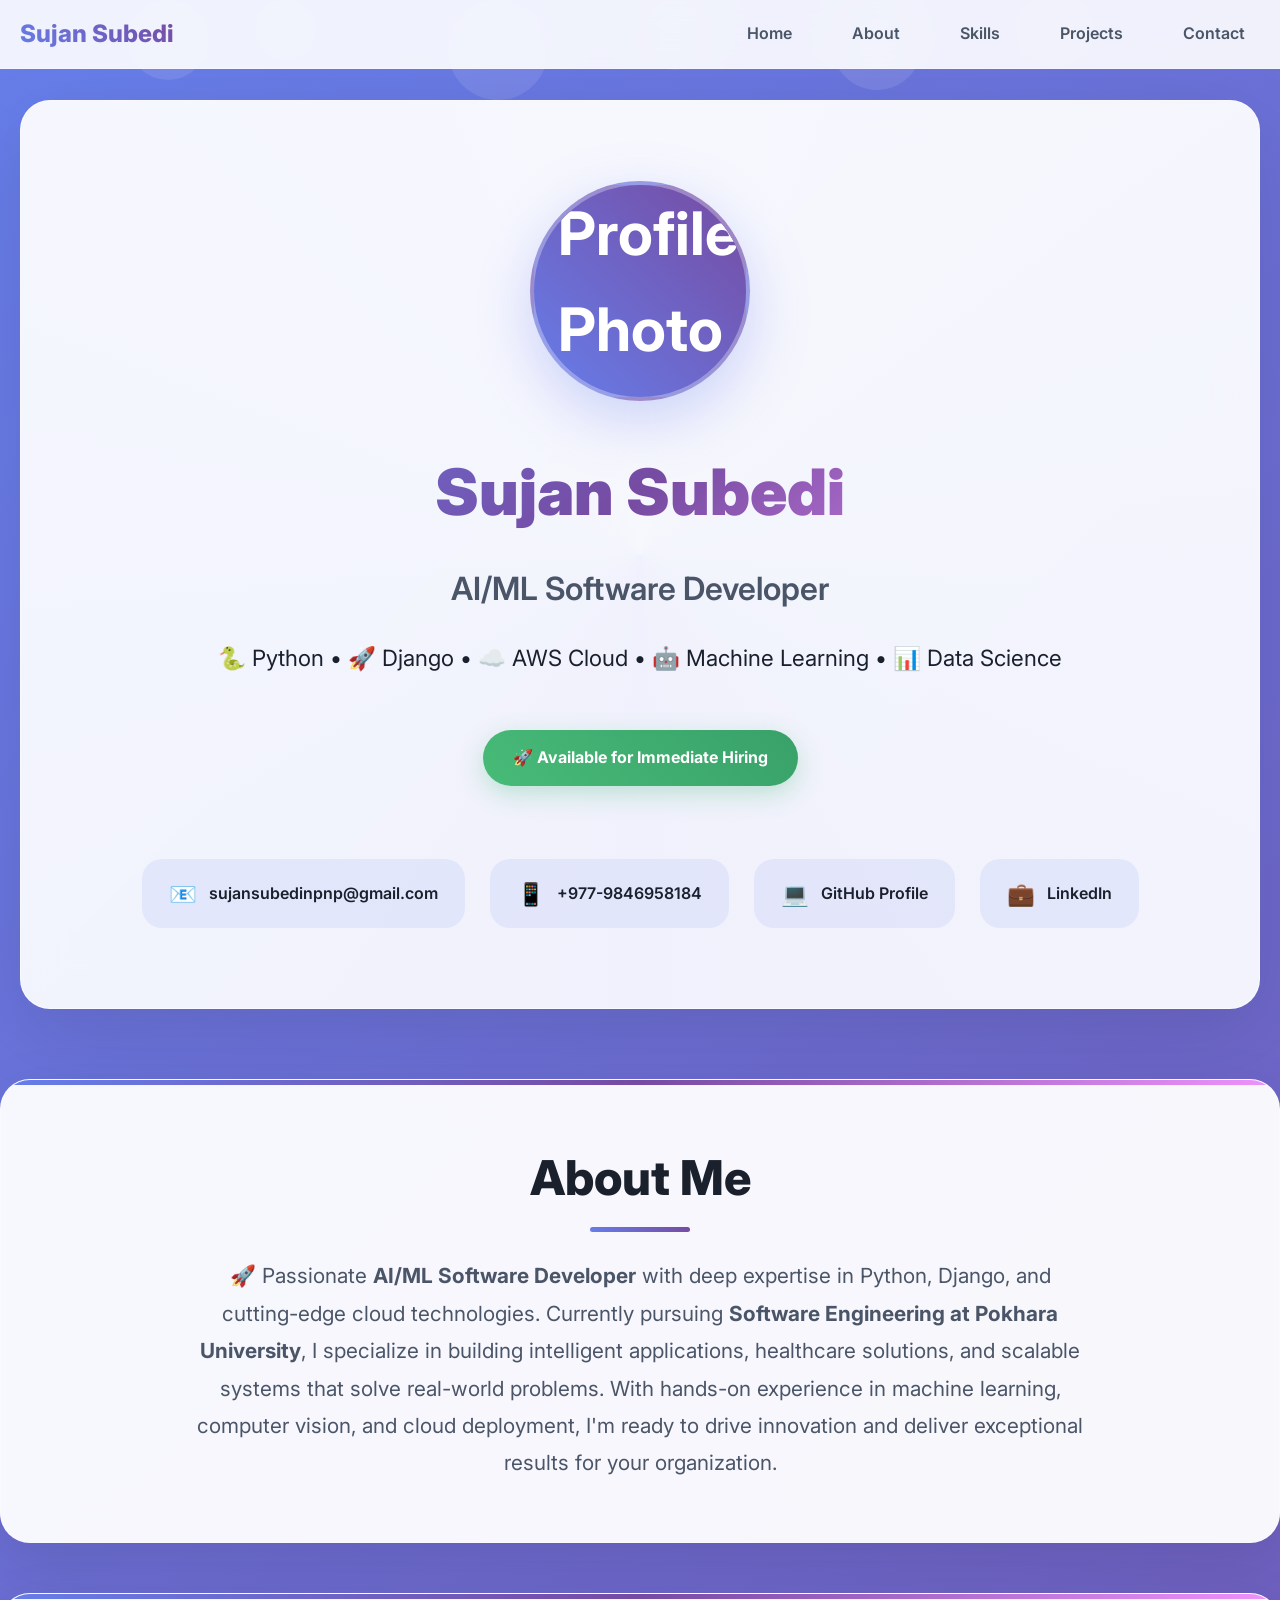
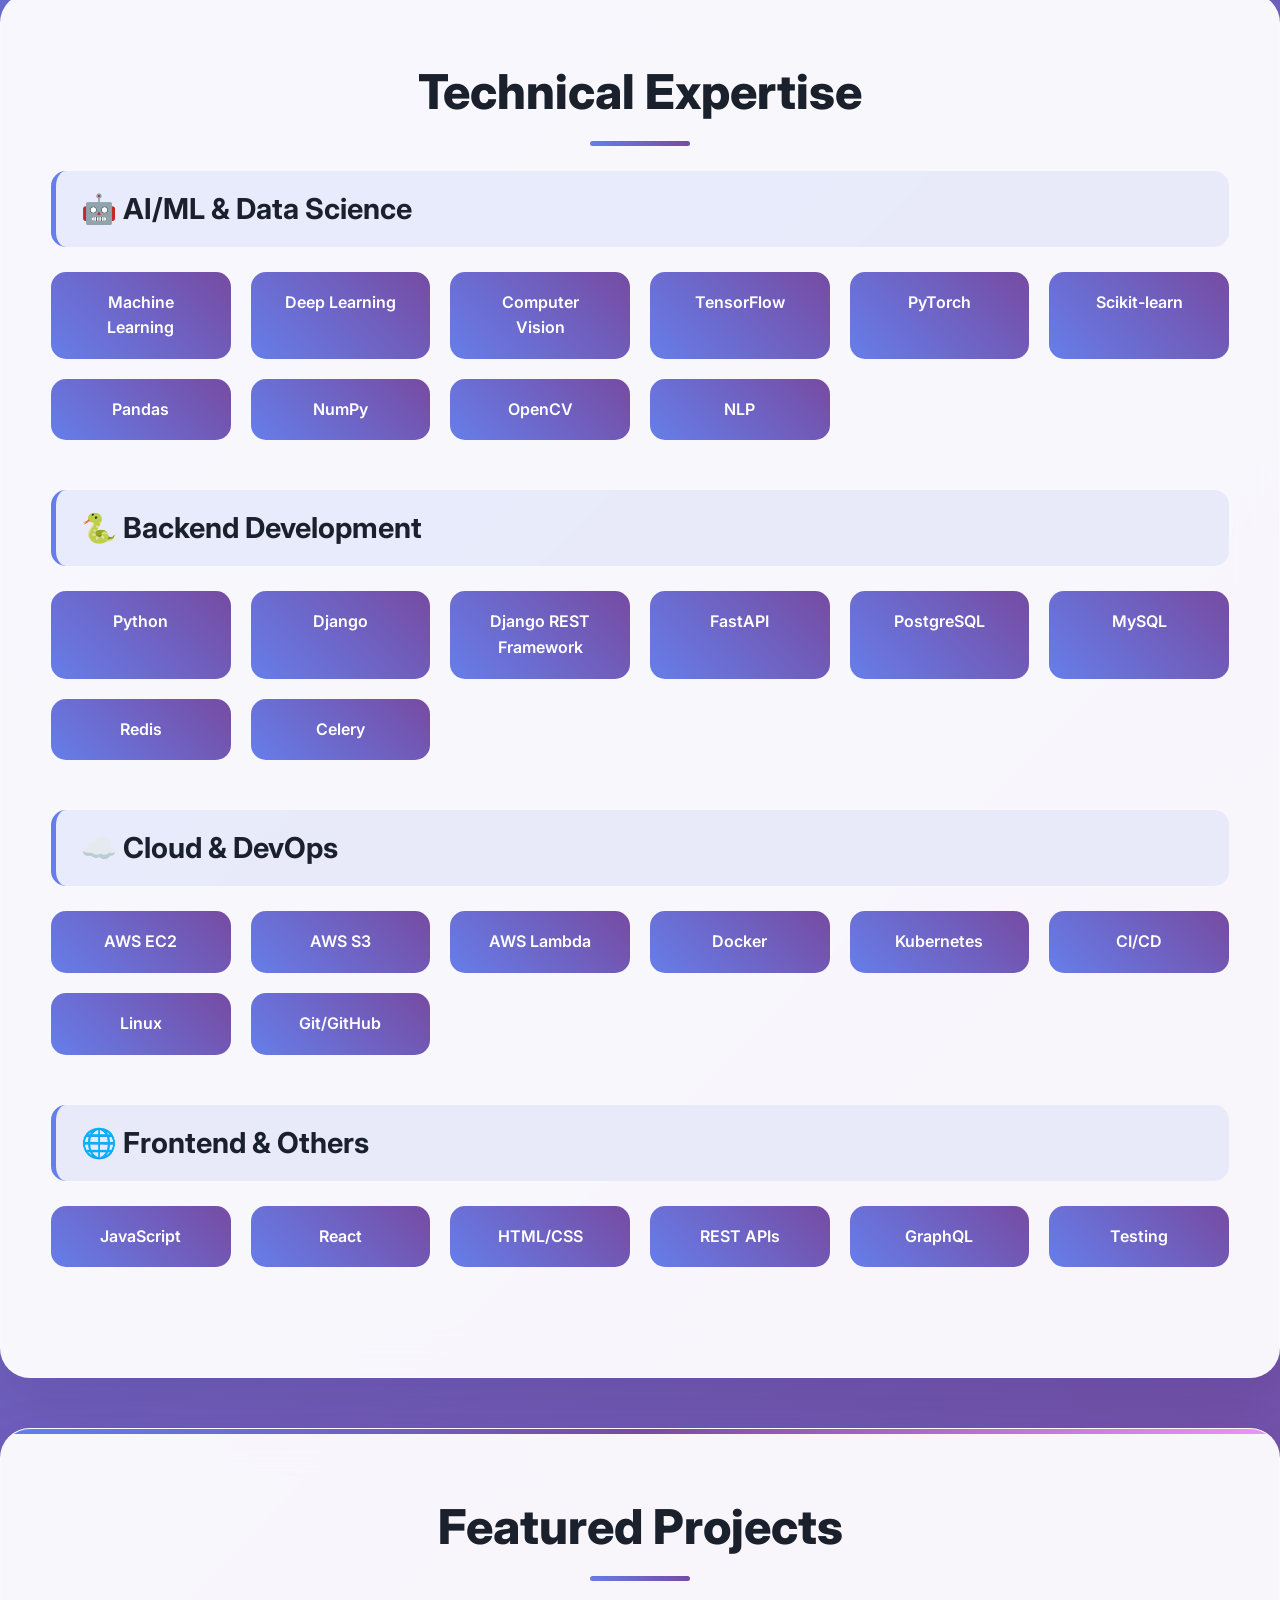
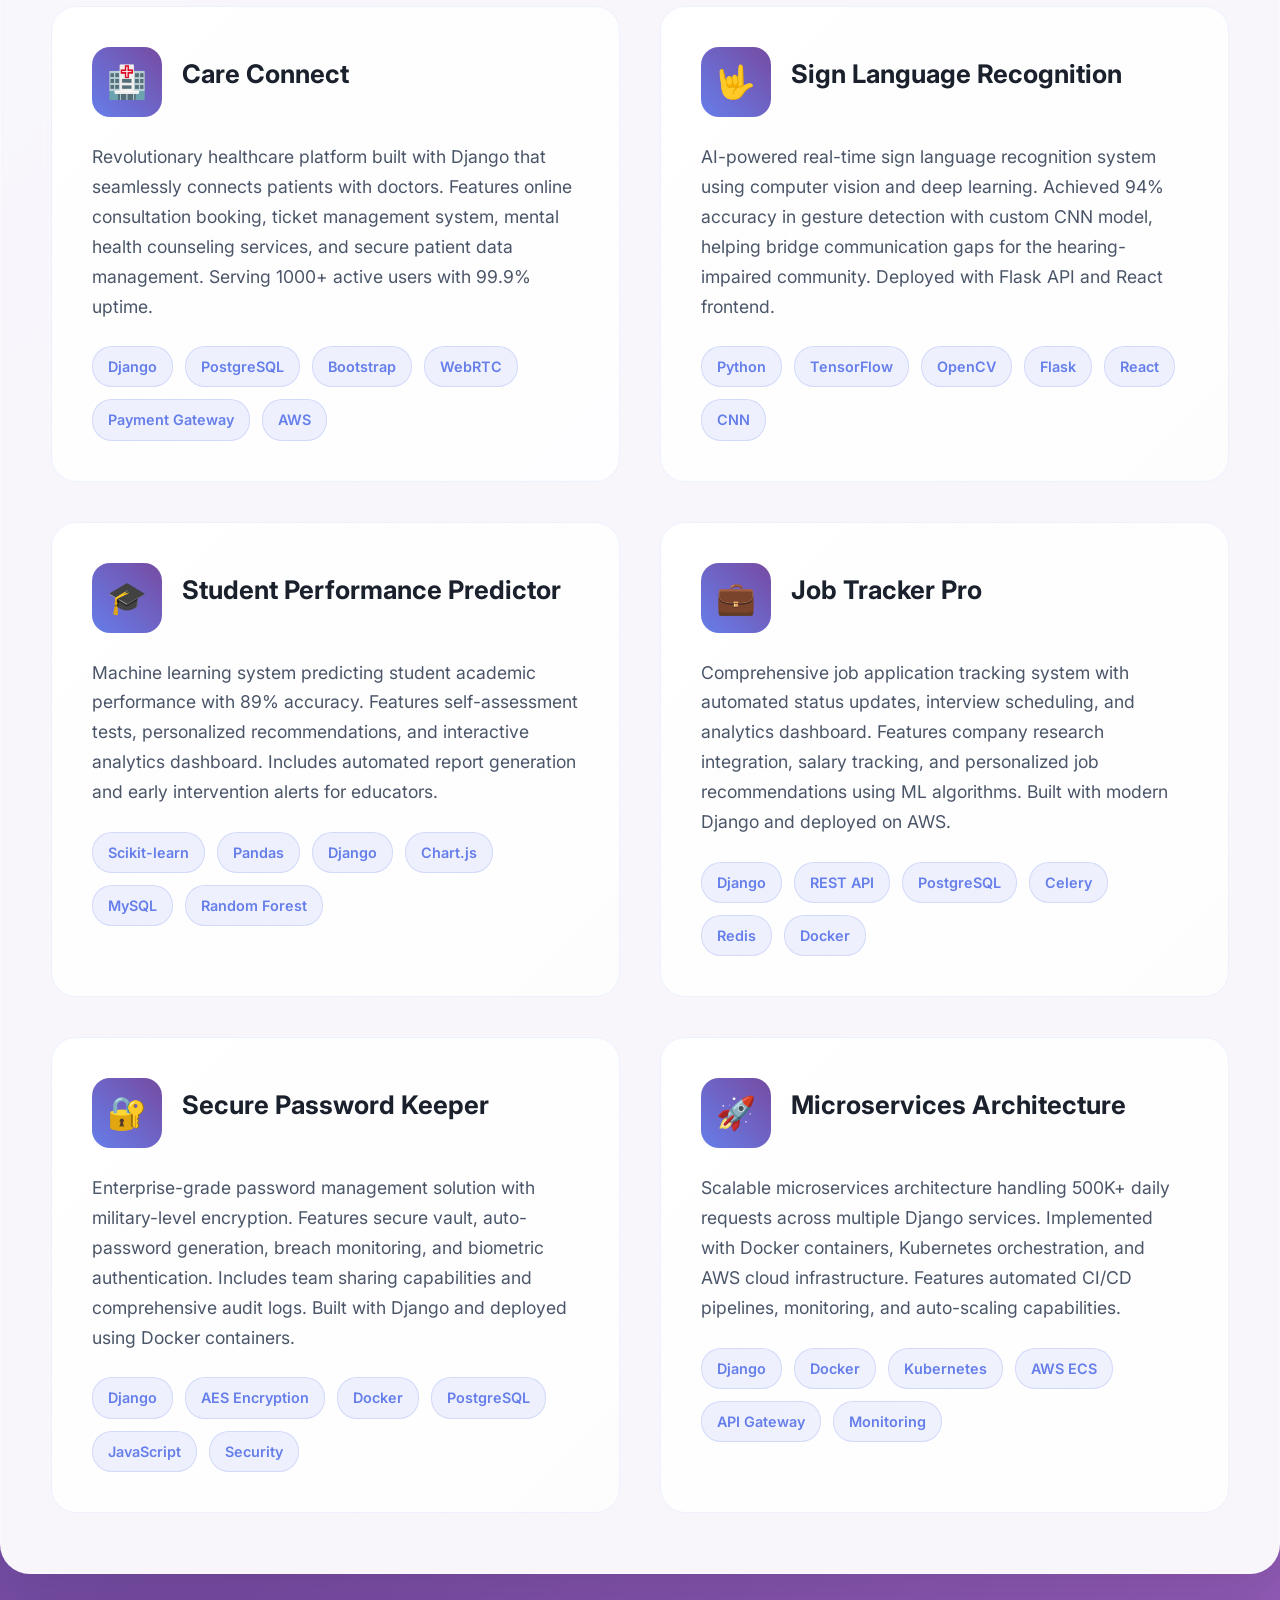
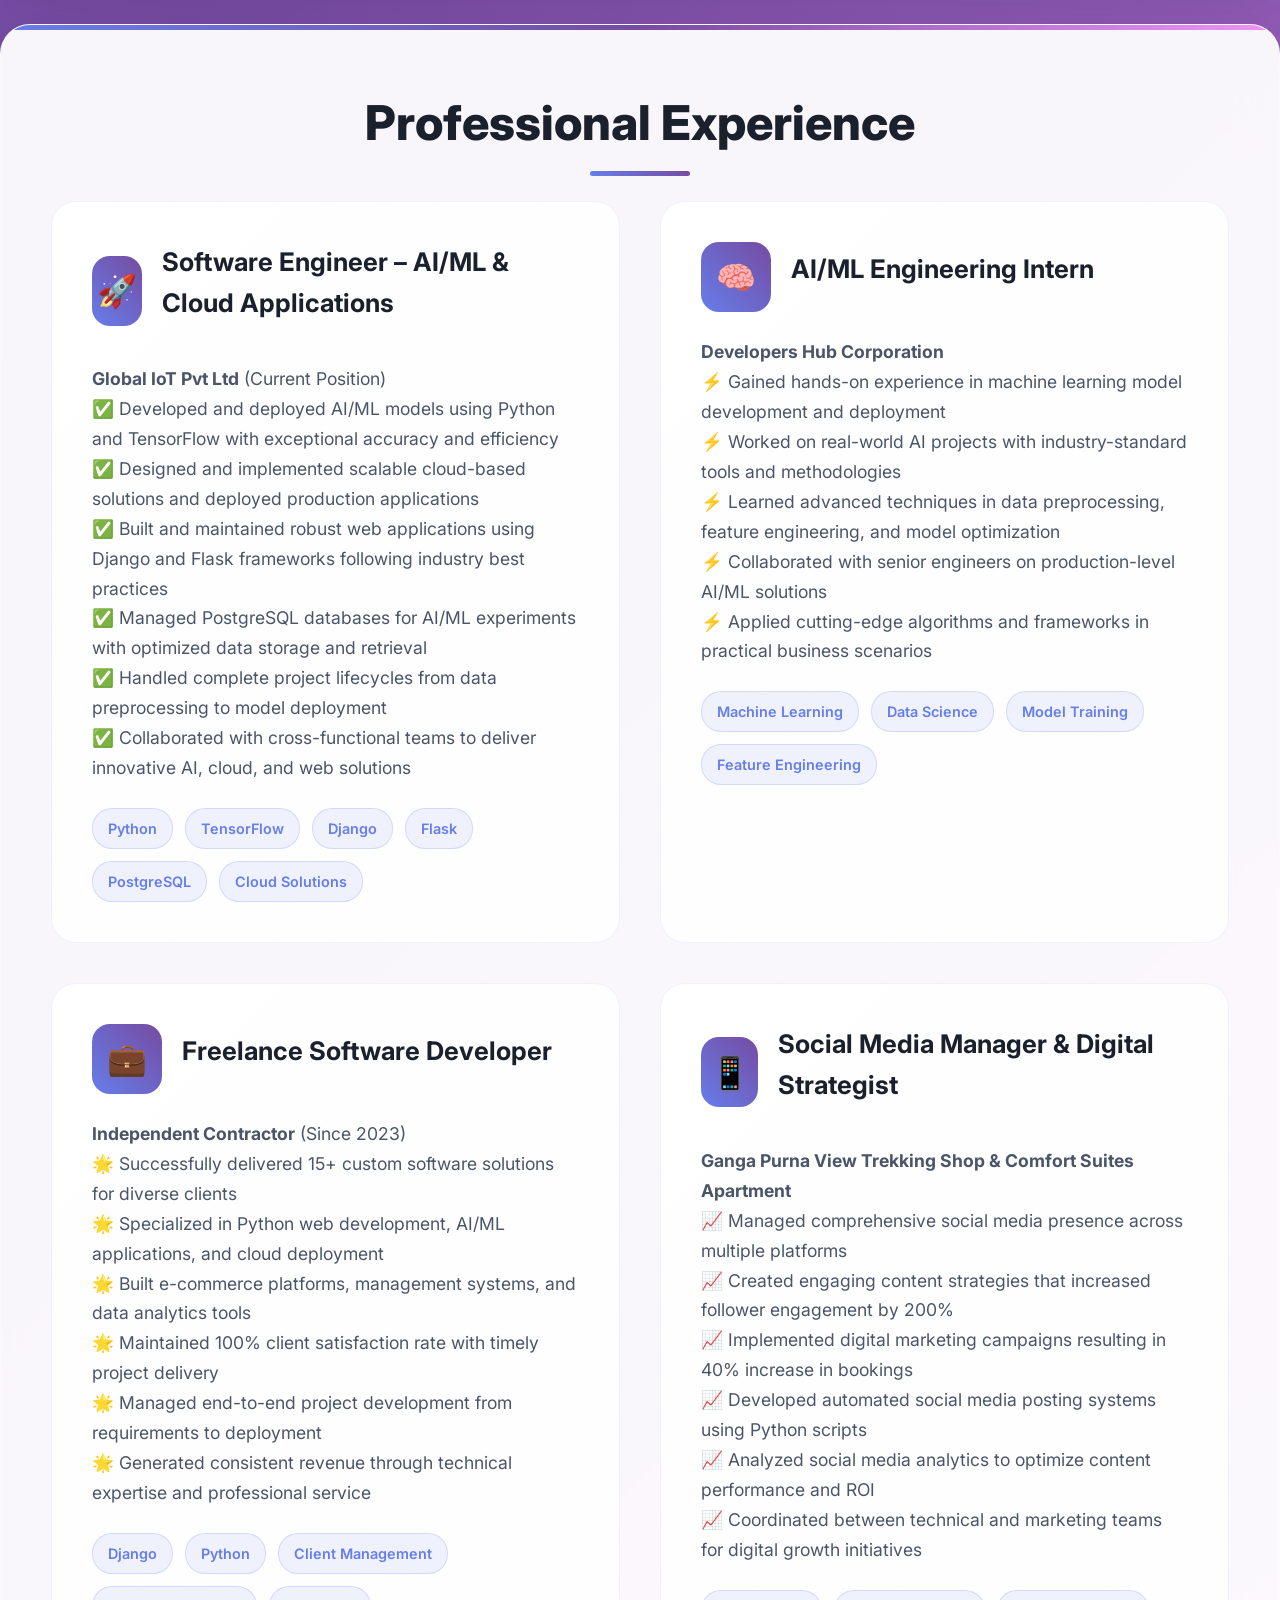
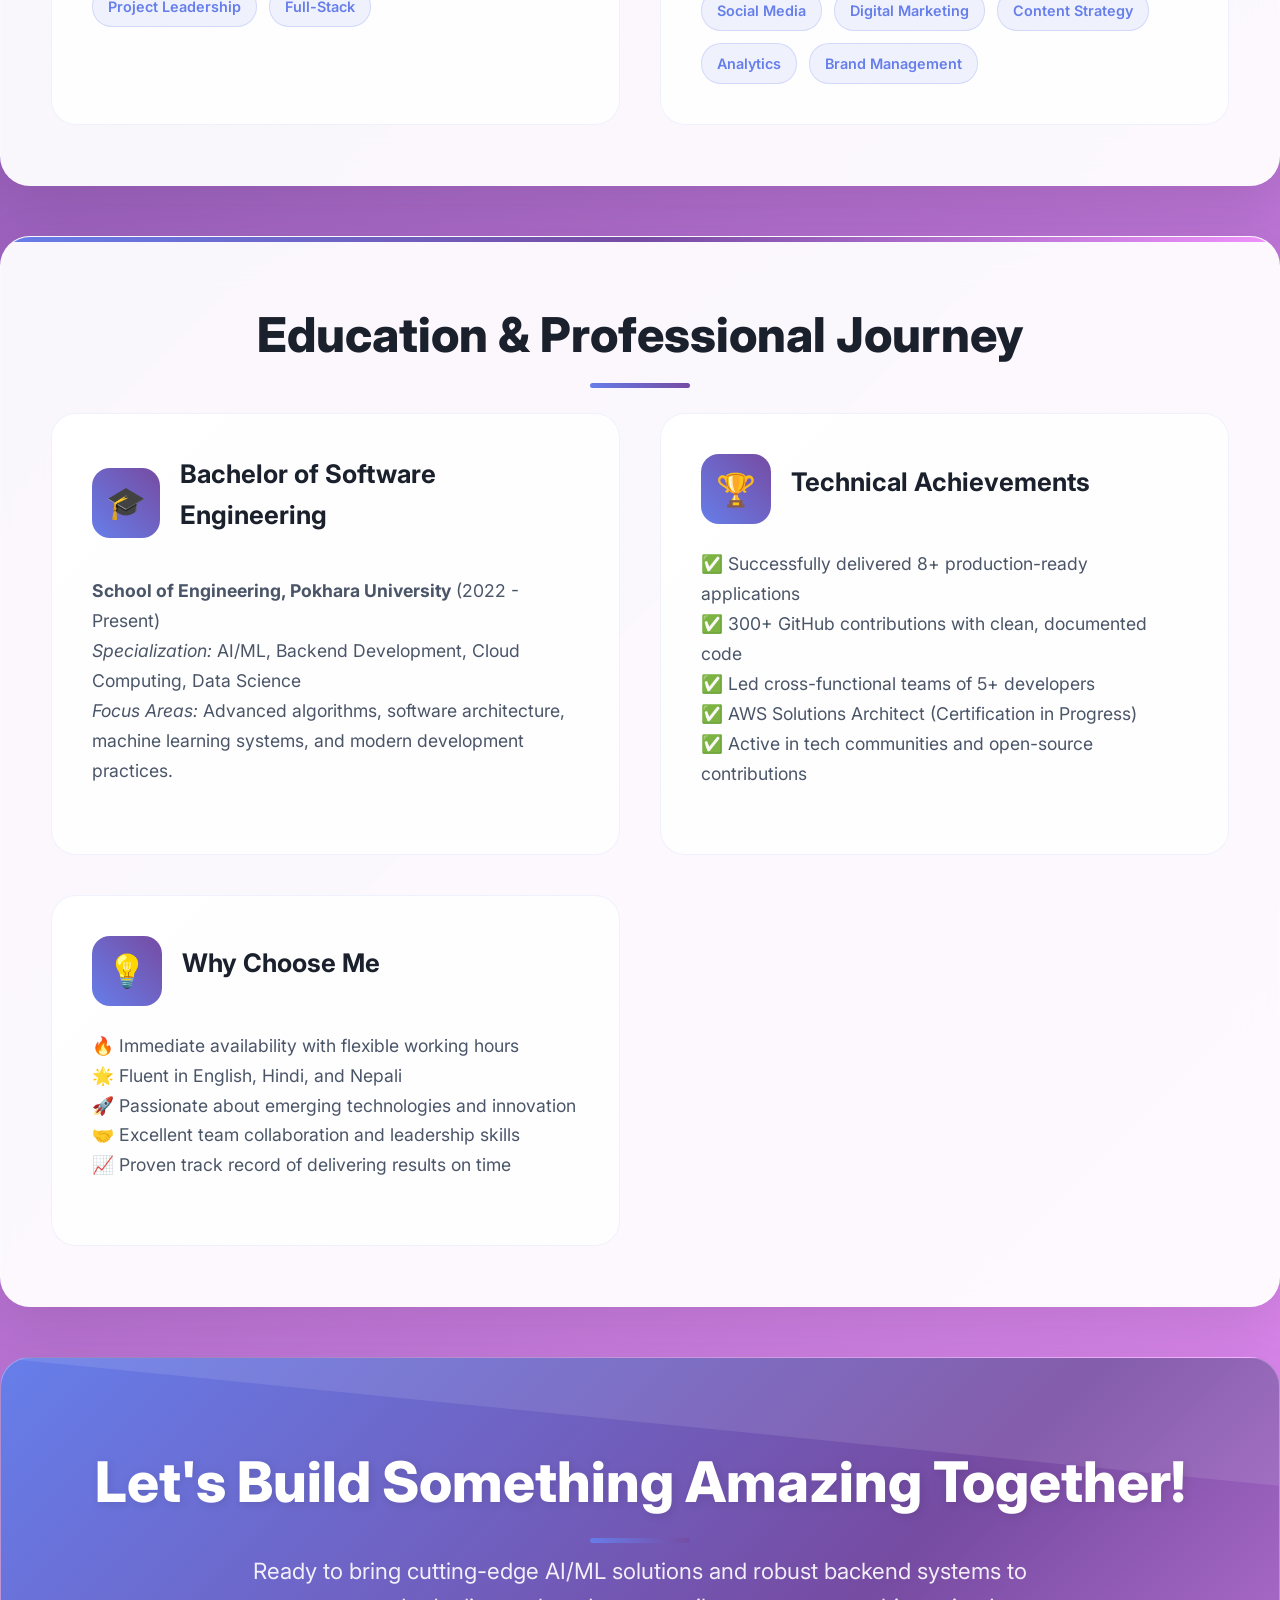
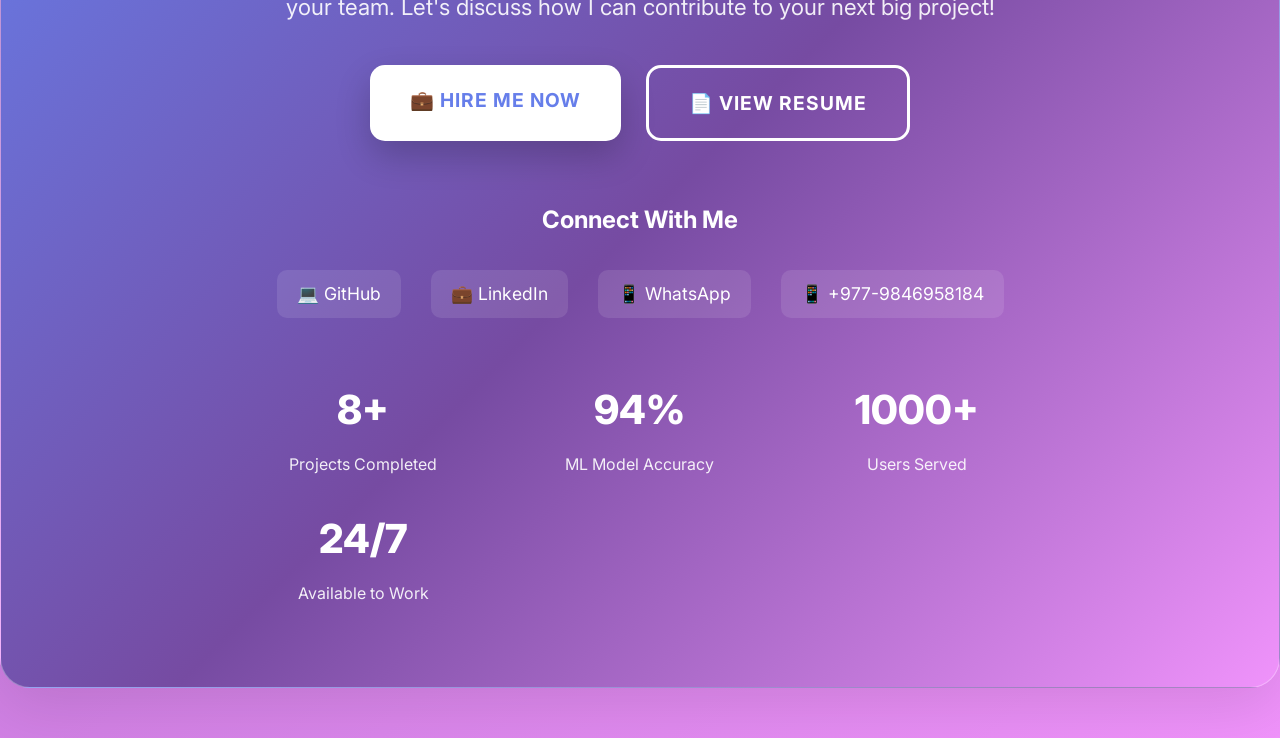
==== index.html @ a3734a7f "Update index.html" ====
<!DOCTYPE html>
<html lang="en">
<head>
    <meta charset="UTF-8">
    <meta name="viewport" content="width=device-width, initial-scale=1.0">
    <title>Sujan Subedi - AI/ML Software Developer</title>
    <link rel="preconnect" href="https://fonts.googleapis.com">
    <link rel="preconnect" href="https://fonts.gstatic.com" crossorigin>
    <link href="https://fonts.googleapis.com/css2?family=Inter:wght@300;400;500;600;700;800;900&display=swap" rel="stylesheet">
    <style>
        * {
            margin: 0;
            padding: 0;
            box-sizing: border-box;
        }

        :root {
            --primary-gradient: linear-gradient(135deg, #667eea 0%, #764ba2 50%, #f093fb 100%);
            --secondary-gradient: linear-gradient(45deg, #667eea, #764ba2);
            --glass-bg: rgba(255, 255, 255, 0.95);
            --glass-border: rgba(255, 255, 255, 0.3);
            --text-primary: #1a202c;
            --text-secondary: #4a5568;
            --accent-color: #667eea;
        }

        html {
            scroll-behavior: smooth;
        }

        body {
            font-family: 'Inter', sans-serif;
            line-height: 1.6;
            color: var(--text-primary);
            background: var(--primary-gradient);
            min-height: 100vh;
            overflow-x: hidden;
        }

        /* Navigation Bar */
        .navbar {
            position: fixed;
            top: 0;
            left: 0;
            right: 0;
            z-index: 1000;
            background: rgba(255, 255, 255, 0.9);
            backdrop-filter: blur(20px);
            border-bottom: 1px solid var(--glass-border);
            padding: 15px 0;
            transform: translateY(-100%);
            animation: slideDown 0.8s ease 0.5s forwards;
        }

        @keyframes slideDown {
            to { transform: translateY(0); }
        }

        .nav-container {
            max-width: 1400px;
            margin: 0 auto;
            display: flex;
            justify-content: space-between;
            align-items: center;
            padding: 0 20px;
        }

        .nav-logo {
            font-size: 1.5em;
            font-weight: 800;
            background: var(--secondary-gradient);
            -webkit-background-clip: text;
            -webkit-text-fill-color: transparent;
            background-clip: text;
        }

        .nav-menu {
            display: flex;
            list-style: none;
            gap: 30px;
        }

        .nav-menu a {
            text-decoration: none;
            color: var(--text-secondary);
            font-weight: 600;
            position: relative;
            transition: all 0.3s ease;
            padding: 10px 15px;
            border-radius: 8px;
        }

        .nav-menu a:hover {
            color: var(--accent-color);
            background: rgba(102, 126, 234, 0.1);
            transform: translateY(-2px);
        }

        .nav-menu a::after {
            content: '';
            position: absolute;
            bottom: 0;
            left: 50%;
            width: 0;
            height: 2px;
            background: var(--secondary-gradient);
            transition: all 0.3s ease;
            transform: translateX(-50%);
        }

        .nav-menu a:hover::after {
            width: 80%;
        }

        .mobile-menu-toggle {
            display: none;
            flex-direction: column;
            cursor: pointer;
            padding: 5px;
        }

        .mobile-menu-toggle span {
            width: 25px;
            height: 3px;
            background: var(--accent-color);
            margin: 3px 0;
            border-radius: 2px;
            transition: 0.3s;
        }

        /* Hero Section with Advanced Animations */
        .container {
            max-width: 1400px;
            margin: 0 auto;
            padding: 100px 20px 20px;
        }

        .hero {
            background: var(--glass-bg);
            backdrop-filter: blur(20px);
            border-radius: 30px;
            padding: 80px 50px;
            margin-bottom: 50px;
            text-align: center;
            box-shadow: 0 25px 80px rgba(0, 0, 0, 0.1);
            border: 1px solid var(--glass-border);
            position: relative;
            overflow: hidden;
            opacity: 0;
            transform: translateY(50px);
            animation: fadeInUp 1s ease 0.8s forwards;
        }

        @keyframes fadeInUp {
            to {
                opacity: 1;
                transform: translateY(0);
            }
        }

        .hero::before {
            content: '';
            position: absolute;
            top: -50%;
            left: -50%;
            width: 200%;
            height: 200%;
            background: conic-gradient(from 0deg, transparent, rgba(102, 126, 234, 0.05), transparent);
            animation: rotate 30s linear infinite;
            z-index: 0;
        }

        @keyframes rotate {
            100% { transform: rotate(360deg); }
        }

        .hero-content {
            position: relative;
            z-index: 1;
        }

        .profile-section {
            display: flex;
            align-items: center;
            justify-content: center;
            gap: 50px;
            margin-bottom: 40px;
            flex-wrap: wrap;
        }

        .profile-img-container {
            position: relative;
            animation: float 6s ease-in-out infinite;
        }

        @keyframes float {
            0%, 100% { transform: translateY(0px); }
            50% { transform: translateY(-20px); }
        }

        .profile-img {
            width: 220px;
            height: 220px;
            border-radius: 50%;
            background: var(--secondary-gradient);
            display: flex;
            align-items: center;
            justify-content: center;
            font-size: 60px;
            color: white;
            font-weight: bold;
            box-shadow: 0 20px 60px rgba(102, 126, 234, 0.3);
            position: relative;
            overflow: hidden;
            cursor: pointer;
            transition: all 0.4s ease;
            border: 4px solid rgba(255, 255, 255, 0.3);
        }

        .profile-img::before {
            content: '';
            position: absolute;
            top: 0;
            left: 0;
            right: 0;
            bottom: 0;
            background: linear-gradient(45deg, transparent, rgba(255, 255, 255, 0.2), transparent);
            transform: translateX(-100%);
            transition: transform 0.6s ease;
        }

        .profile-img:hover::before {
            transform: translateX(100%);
        }

        .profile-img:hover {
            transform: scale(1.1) rotate(5deg);
            box-shadow: 0 30px 80px rgba(102, 126, 234, 0.4);
        }

        .upload-overlay {
            position: absolute;
            top: 0;
            left: 0;
            right: 0;
            bottom: 0;
            background: rgba(0, 0, 0, 0.8);
            display: flex;
            align-items: center;
            justify-content: center;
            opacity: 0;
            transition: opacity 0.3s ease;
            color: white;
            font-size: 16px;
            text-align: center;
            border-radius: 50%;
        }

        .profile-img:hover .upload-overlay {
            opacity: 1;
        }

        .hero-text h1 {
            font-size: 4em;
            font-weight: 900;
            background: var(--primary-gradient);
            -webkit-background-clip: text;
            -webkit-text-fill-color: transparent;
            background-clip: text;
            margin-bottom: 20px;
            opacity: 0;
            animation: slideInRight 1s ease 1.2s forwards;
        }

        @keyframes slideInRight {
            from {
                opacity: 0;
                transform: translateX(50px);
            }
            to {
                opacity: 1;
                transform: translateX(0);
            }
        }

        .hero-text .title {
            font-size: 2em;
            color: var(--text-secondary);
            font-weight: 600;
            margin-bottom: 25px;
            opacity: 0;
            animation: slideInLeft 1s ease 1.4s forwards;
        }

        @keyframes slideInLeft {
            from {
                opacity: 0;
                transform: translateX(-50px);
            }
            to {
                opacity: 1;
                transform: translateX(0);
            }
        }

        .hero-text .specialization {
            font-size: 1.4em;
            color: var(--text-primary);
            margin-bottom: 30px;
            opacity: 0;
            animation: fadeIn 1s ease 1.6s forwards;
        }

        @keyframes fadeIn {
            to { opacity: 1; }
        }

        .availability-badge {
            display: inline-block;
            background: linear-gradient(45deg, #48bb78, #38a169);
            color: white;
            padding: 15px 30px;
            border-radius: 30px;
            font-weight: 700;
            margin: 25px 0;
            box-shadow: 0 8px 25px rgba(72, 187, 120, 0.3);
            position: relative;
            overflow: hidden;
            animation: pulseGlow 3s ease-in-out infinite;
        }

        @keyframes pulseGlow {
            0%, 100% { 
                transform: scale(1);
                box-shadow: 0 8px 25px rgba(72, 187, 120, 0.3);
            }
            50% { 
                transform: scale(1.05);
                box-shadow: 0 12px 35px rgba(72, 187, 120, 0.5);
            }
        }

        .availability-badge::before {
            content: '';
            position: absolute;
            top: 0;
            left: -100%;
            width: 100%;
            height: 100%;
            background: linear-gradient(90deg, transparent, rgba(255, 255, 255, 0.3), transparent);
            animation: shimmer 2s infinite;
        }

        @keyframes shimmer {
            100% { left: 100%; }
        }

        .contact-bar {
            display: flex;
            justify-content: center;
            gap: 25px;
            margin-top: 40px;
            flex-wrap: wrap;
            opacity: 0;
            animation: slideUp 1s ease 1.8s forwards;
        }

        @keyframes slideUp {
            from {
                opacity: 0;
                transform: translateY(30px);
            }
            to {
                opacity: 1;
                transform: translateY(0);
            }
        }

        .contact-item {
            display: flex;
            align-items: center;
            gap: 12px;
            background: rgba(102, 126, 234, 0.1);
            padding: 15px 25px;
            border-radius: 20px;
            transition: all 0.4s ease;
            cursor: pointer;
            border: 2px solid transparent;
            position: relative;
            overflow: hidden;
        }

        .contact-item::before {
            content: '';
            position: absolute;
            top: 0;
            left: 0;
            width: 100%;
            height: 100%;
            background: var(--secondary-gradient);
            opacity: 0;
            transition: opacity 0.3s ease;
        }

        .contact-item:hover::before {
            opacity: 0.1;
        }

        .contact-item:hover {
            transform: translateY(-5px) scale(1.05);
            box-shadow: 0 15px 35px rgba(102, 126, 234, 0.2);
            border-color: var(--accent-color);
        }

        .contact-item .icon {
            font-size: 1.4em;
            position: relative;
            z-index: 1;
        }

        .contact-item span:last-child {
            position: relative;
            z-index: 1;
            font-weight: 600;
        }

        /* Enhanced Section Styling */
        .section {
            background: var(--glass-bg);
            backdrop-filter: blur(20px);
            border-radius: 30px;
            padding: 60px 50px;
            margin-bottom: 50px;
            box-shadow: 0 20px 60px rgba(0, 0, 0, 0.1);
            border: 1px solid var(--glass-border);
            position: relative;
            overflow: hidden;
            opacity: 0;
            transform: translateY(30px);
            transition: all 0.6s ease;
        }

        .section.animate {
            opacity: 1;
            transform: translateY(0);
        }

        .section::before {
            content: '';
            position: absolute;
            top: 0;
            left: 0;
            width: 100%;
            height: 5px;
            background: var(--primary-gradient);
        }

        .section:hover {
            transform: translateY(-10px);
            box-shadow: 0 30px 80px rgba(0, 0, 0, 0.15);
        }

        .section h2 {
            font-size: 3em;
            font-weight: 800;
            color: var(--text-primary);
            margin-bottom: 40px;
            text-align: center;
            position: relative;
            animation: titleReveal 0.8s ease forwards;
        }

        @keyframes titleReveal {
            from {
                opacity: 0;
                transform: translateY(20px);
            }
            to {
                opacity: 1;
                transform: translateY(0);
            }
        }

        .section h2::after {
            content: '';
            position: absolute;
            bottom: -15px;
            left: 50%;
            transform: translateX(-50%);
            width: 100px;
            height: 5px;
            background: var(--secondary-gradient);
            border-radius: 3px;
            animation: expandLine 0.8s ease 0.3s forwards;
            transform-origin: center;
            scale: 0 1;
        }

        @keyframes expandLine {
            to {
                scale: 1 1;
                transform: translateX(-50%);
            }
        }

        /* Enhanced Skills Section */
        .skills-category {
            margin-bottom: 50px;
            opacity: 0;
            transform: translateX(-50px);
            animation: slideInFromLeft 0.8s ease forwards;
        }

        @keyframes slideInFromLeft {
            to {
                opacity: 1;
                transform: translateX(0);
            }
        }

        .skills-category:nth-child(even) {
            transform: translateX(50px);
            animation: slideInFromRight 0.8s ease forwards;
        }

        @keyframes slideInFromRight {
            to {
                opacity: 1;
                transform: translateX(0);
            }
        }

        .skills-category h3 {
            font-size: 1.8em;
            color: var(--text-primary);
            margin-bottom: 25px;
            padding: 15px 25px;
            background: rgba(102, 126, 234, 0.1);
            border-radius: 15px;
            border-left: 5px solid var(--accent-color);
            position: relative;
            overflow: hidden;
        }

        .skills-category h3::before {
            content: '';
            position: absolute;
            top: 0;
            left: 0;
            width: 0;
            height: 100%;
            background: rgba(102, 126, 234, 0.1);
            transition: width 0.8s ease;
        }

        .skills-category:hover h3::before {
            width: 100%;
        }

        .skills-grid {
            display: grid;
            grid-template-columns: repeat(auto-fit, minmax(160px, 1fr));
            gap: 20px;
        }

        .skill-tag {
            background: var(--secondary-gradient);
            color: white;
            padding: 18px 25px;
            border-radius: 15px;
            text-align: center;
            font-weight: 600;
            font-size: 1em;
            transition: all 0.4s ease;
            cursor: pointer;
            position: relative;
            overflow: hidden;
            transform: translateY(20px);
            opacity: 0;
            animation: popIn 0.6s ease forwards;
        }

        @keyframes popIn {
            to {
                opacity: 1;
                transform: translateY(0);
            }
        }

        .skill-tag:nth-child(1) { animation-delay: 0.1s; }
        .skill-tag:nth-child(2) { animation-delay: 0.2s; }
        .skill-tag:nth-child(3) { animation-delay: 0.3s; }
        .skill-tag:nth-child(4) { animation-delay: 0.4s; }
        .skill-tag:nth-child(5) { animation-delay: 0.5s; }
        .skill-tag:nth-child(6) { animation-delay: 0.6s; }
        .skill-tag:nth-child(7) { animation-delay: 0.7s; }
        .skill-tag:nth-child(8) { animation-delay: 0.8s; }

        .skill-tag::before {
            content: '';
            position: absolute;
            top: 0;
            left: -100%;
            width: 100%;
            height: 100%;
            background: linear-gradient(90deg, transparent, rgba(255, 255, 255, 0.4), transparent);
            transition: left 0.6s ease;
        }

        .skill-tag:hover::before {
            left: 100%;
        }

        .skill-tag:hover {
            transform: translateY(-8px) scale(1.1);
            box-shadow: 0 15px 35px rgba(102, 126, 234, 0.4);
            background: linear-gradient(45deg, #764ba2, #f093fb);
        }

        /* Stunning Project Cards */
        .projects-grid {
            display: grid;
            grid-template-columns: repeat(auto-fit, minmax(400px, 1fr));
            gap: 40px;
            margin-top: 40px;
        }

        .project-card {
            background: linear-gradient(135deg, rgba(255, 255, 255, 0.95), rgba(255, 255, 255, 0.85));
            border-radius: 25px;
            padding: 40px;
            transition: all 0.6s ease;
            border: 1px solid rgba(102, 126, 234, 0.1);
            position: relative;
            overflow: hidden;
            cursor: pointer;
            transform: translateY(30px);
            opacity: 0;
        }

        .project-card.animate {
            opacity: 1;
            transform: translateY(0);
        }

        .project-card::before {
            content: '';
            position: absolute;
            top: 0;
            left: 0;
            width: 100%;
            height: 100%;
            background: radial-gradient(circle at center, rgba(102, 126, 234, 0.05), transparent);
            opacity: 0;
            transition: opacity 0.4s ease;
            pointer-events: none;
        }

        .project-card:hover::before {
            opacity: 1;
        }

        .project-card::after {
            content: '';
            position: absolute;
            top: -2px;
            left: -2px;
            right: -2px;
            bottom: -2px;
            background: var(--primary-gradient);
            border-radius: 25px;
            z-index: -1;
            opacity: 0;
            transition: opacity 0.4s ease;
        }

        .project-card:hover::after {
            opacity: 1;
        }

        .project-card:hover {
            transform: translateY(-15px) scale(1.03);
            box-shadow: 0 25px 60px rgba(102, 126, 234, 0.25);
        }

        .project-header {
            display: flex;
            align-items: center;
            gap: 20px;
            margin-bottom: 25px;
        }

        .project-icon {
            width: 70px;
            height: 70px;
            border-radius: 18px;
            background: var(--secondary-gradient);
            display: flex;
            align-items: center;
            justify-content: center;
            font-size: 2em;
            color: white;
            position: relative;
            overflow: hidden;
            animation: iconSpin 0.8s ease;
        }

        @keyframes iconSpin {
            from { transform: rotateY(-90deg); opacity: 0; }
            to { transform: rotateY(0deg); opacity: 1; }
        }

        .project-icon::before {
            content: '';
            position: absolute;
            top: 0;
            left: 0;
            width: 100%;
            height: 100%;
            background: linear-gradient(45deg, transparent, rgba(255, 255, 255, 0.3), transparent);
            transform: translateX(-100%);
            transition: transform 0.6s ease;
        }

        .project-card:hover .project-icon::before {
            transform: translateX(100%);
        }

        .project-card h3 {
            color: var(--text-primary);
            font-size: 1.6em;
            font-weight: 700;
            margin-bottom: 15px;
        }

        .project-description {
            color: var(--text-secondary);
            font-size: 1.1em;
            line-height: 1.7;
            margin-bottom: 25px;
        }

        .project-tags {
            display: flex;
            flex-wrap: wrap;
            gap: 12px;
            margin-top: 20px;
        }

        .project-tag {
            background: rgba(102, 126, 234, 0.1);
            color: var(--accent-color);
            padding: 8px 15px;
            border-radius: 20px;
            font-size: 0.9em;
            font-weight: 600;
            border: 1px solid rgba(102, 126, 234, 0.2);
            transition: all 0.3s ease;
        }

        .project-tag:hover {
            background: var(--accent-color);
            color: white;
            transform: translateY(-2px);
        }

        /* Enhanced CTA Section */
        .cta-section {
            text-align: center;
            padding: 80px 50px;
            background: var(--primary-gradient);
            color: white;
            position: relative;
            overflow: hidden;
        }

        .cta-section::before {
            content: '';
            position: absolute;
            top: 0;
            left: 0;
            width: 100%;
            height: 100%;
            background: url('data:image/svg+xml,<svg xmlns="http://www.w3.org/2000/svg" viewBox="0 0 1000 100" fill="%23ffffff" opacity="0.1"><polygon points="0,0 1000,100 1000,0"/></svg>');
            background-size: cover;
        }

        .cta-content {
            position: relative;
            z-index: 1;
        }

        .cta-section h2 {
            color: white;
            font-size: 3.5em;
            margin-bottom: 25px;
            text-shadow: 2px 2px 10px rgba(0, 0, 0, 0.1);
        }

        .cta-buttons {
            display: flex;
            justify-content: center;
            gap: 25px;
            margin-top: 40px;
            flex-wrap: wrap;
        }

        .cta-button {
            display: inline-block;
            padding: 20px 40px;
            text-decoration: none;
            border-radius: 15px;
            font-weight: 700;
            font-size: 1.2em;
            transition: all 0.4s ease;
            position: relative;
            overflow: hidden;
            text-transform: uppercase;
            letter-spacing: 1px;
        }

        .cta-primary {
            background: white;
            color: var(--accent-color);
            box-shadow: 0 15px 35px rgba(0, 0, 0, 0.2);
        }

        .cta-primary::before {
            content: '';
            position: absolute;
            top: 0;
            left: -100%;
            width: 100%;
            height: 100%;
            background: var(--accent-color);
            transition: left 0.4s ease;
            z-index: -1;
        }

        .cta-primary:hover::before {
            left: 0;
        }

        .cta-primary:hover {
            color: white;
            transform: translateY(-5px);
            box-shadow: 0 20px 45px rgba(0, 0, 0, 0.3);
        }

        .cta-secondary {
            background: transparent;
            color: white;
            border: 3px solid white;
        }

        .cta-secondary:hover {
            background: white;
            color: var(--accent-color);
            transform: translateY(-5px);
        }

        /* Floating Elements Animation */
        .floating-elements {
            position: fixed;
            top: 0;
            left: 0;
            width: 100%;
            height: 100%;
            pointer-events: none;
            z-index: -1;
        }

        .floating-element {
            position: absolute;
            background: rgba(255, 255, 255, 0.1);
            border-radius: 50%;
            animation: floatUp 20s infinite linear;
        }

        @keyframes floatUp {
            0% {
                transform: translateY(100vh) rotate(0deg);
                opacity: 0;
            }
            10% {
                opacity: 1;
            }
            90% {
                opacity: 1;
            }
            100% {
                transform: translateY(-100px) rotate(360deg);
                opacity: 0;
            }
        }

        .floating-element:nth-child(1) { left: 10%; width: 80px; height: 80px; animation-delay: 0s; }
        .floating-element:nth-child(2) { left: 20%; width: 60px; height: 60px; animation-delay: -5s; }
        .floating-element:nth-child(3) { left: 35%; width: 100px; height: 100px; animation-delay: -10s; }
        .floating-element:nth-child(4) { left: 50%; width: 70px; height: 70px; animation-delay: -15s; }
        .floating-element:nth-child(5) { left: 65%; width: 90px; height: 90px; animation-delay: -8s; }
        .floating-element:nth-child(6) { left: 80%; width: 65px; height: 65px; animation-delay: -12s; }

        /* Responsive Design */
        @media (max-width: 1024px) {
            .project-card {
                padding: 30px 25px;
            }

            .cta-buttons {
                flex-direction: column;
                align-items: center;
            }

            .cta-button {
                width: 100%;
                max-width: 320px;
            }

            .skills-grid {
                grid-template-columns: repeat(auto-fit, minmax(140px, 1fr));
                gap: 15px;
            }
        }

        @media (max-width: 480px) {
            .hero-text h1 {
                font-size: 2.2em;
            }
            
            .profile-img {
                width: 150px;
                height: 150px;
                font-size: 40px;
            }
            
            .section h2 {
                font-size: 1.8em;
            }
            
            .skills-grid {
                grid-template-columns: repeat(auto-fit, minmax(120px, 1fr));
            }
        }

        /* Scroll Progress Indicator */
        .scroll-progress {
            position: fixed;
            top: 0;
            left: 0;
            width: 0%;
            height: 4px;
            background: var(--primary-gradient);
            z-index: 1001;
            transition: width 0.1s ease;
        }

        /* Custom Scrollbar */
        ::-webkit-scrollbar {
            width: 12px;
        }

        ::-webkit-scrollbar-track {
            background: rgba(255, 255, 255, 0.1);
        }

        ::-webkit-scrollbar-thumb {
            background: var(--secondary-gradient);
            border-radius: 6px;
        }

        ::-webkit-scrollbar-thumb:hover {
            background: var(--primary-gradient);
        }
    </style>
</head>
<body>
    <!-- Scroll Progress Indicator -->
    <div class="scroll-progress" id="scrollProgress"></div>

    <!-- Navigation Bar -->
    <nav class="navbar">
        <div class="nav-container">
            <div class="nav-logo">Sujan Subedi</div>
            <ul class="nav-menu" id="navMenu">
                <li><a href="#home">Home</a></li>
                <li><a href="#about">About</a></li>
                <li><a href="#skills">Skills</a></li>
                <li><a href="#projects">Projects</a></li>
                <li><a href="#contact">Contact</a></li>
            </ul>
            <div class="mobile-menu-toggle" id="mobileToggle">
                <span></span>
                <span></span>
                <span></span>
            </div>
        </div>
    </nav>

    <!-- Floating Elements -->
    <div class="floating-elements">
        <div class="floating-element"></div>
        <div class="floating-element"></div>
        <div class="floating-element"></div>
        <div class="floating-element"></div>
        <div class="floating-element"></div>
        <div class="floating-element"></div>
    </div>

    <div class="container">
        <!-- Hero Section -->
        <section class="hero" id="home">
            <div class="hero-content">
                <div class="profile-section">
                    <div class="profile-img-container">
    <div class="profile-img">
        <img src="sujan_subedi20199999[1].jpg" 
             alt="Profile Photo" 
             style="width:100%;height:100%;object-fit:cover;border-radius:50%;">
    </div>
</div>

                        
                    </div>
                    <div class="hero-text">
                        <h1 id="typewriter">Sujan Subedi</h1>
                        <div class="title">AI/ML Software Developer</div>
                        <div class="specialization">🐍 Python • 🚀 Django • ☁️ AWS Cloud • 🤖 Machine Learning • 📊 Data Science</div>
                        <div class="availability-badge">🚀 Available for Immediate Hiring</div>
                    </div>
                </div>
                
                <div class="contact-bar">
                    <div class="contact-item" onclick="window.location.href='mailto:sujansubedinpnp@gmail.com'">
                        <span class="icon">📧</span>
                        <span>sujansubedinpnp@gmail.com</span>
                    </div>
                    <div class="contact-item" onclick="window.location.href='tel:+9779846958184'">
                        <span class="icon">📱</span>
                        <span>+977-9846958184</span>
                    </div>
                    <div class="contact-item" onclick="window.open('https://github.com/sujansubedi89', '_blank')">
                        <span class="icon">💻</span>
                        <span>GitHub Profile</span>
                    </div>
                    <div class="contact-item" onclick="window.open('https://www.linkedin.com/in/developersujansubedi/', '_blank')">
                        <span class="icon">💼</span>
                        <span>LinkedIn</span>
                    </div>
                </div>
            </div>
        </section>

        <!-- About Section -->
        <section class="section" id="about">
            <h2>About Me</h2>
            <p style="font-size: 1.3em; color: var(--text-secondary); text-align: center; line-height: 1.8; max-width: 900px; margin: 0 auto;">
                🚀 Passionate <strong>AI/ML Software Developer</strong> with deep expertise in Python, Django, and cutting-edge cloud technologies. 
                Currently pursuing <strong>Software Engineering at Pokhara University</strong>, I specialize in building intelligent applications, 
                healthcare solutions, and scalable systems that solve real-world problems. With hands-on experience in machine learning, 
                computer vision, and cloud deployment, I'm ready to drive innovation and deliver exceptional results for your organization.
            </p>
        </section>

        <!-- Technical Skills -->
        <section class="section" id="skills">
            <h2>Technical Expertise</h2>
            
            <div class="skills-category">
                <h3>🤖 AI/ML & Data Science</h3>
                <div class="skills-grid">
                    <div class="skill-tag">Machine Learning</div>
                    <div class="skill-tag">Deep Learning</div>
                    <div class="skill-tag">Computer Vision</div>
                    <div class="skill-tag">TensorFlow</div>
                    <div class="skill-tag">PyTorch</div>
                    <div class="skill-tag">Scikit-learn</div>
                    <div class="skill-tag">Pandas</div>
                    <div class="skill-tag">NumPy</div>
                    <div class="skill-tag">OpenCV</div>
                    <div class="skill-tag">NLP</div>
                </div>
            </div>

            <div class="skills-category">
                <h3>🐍 Backend Development</h3>
                <div class="skills-grid">
                    <div class="skill-tag">Python</div>
                    <div class="skill-tag">Django</div>
                    <div class="skill-tag">Django REST Framework</div>
                    <div class="skill-tag">FastAPI</div>
                    <div class="skill-tag">PostgreSQL</div>
                    <div class="skill-tag">MySQL</div>
                    <div class="skill-tag">Redis</div>
                    <div class="skill-tag">Celery</div>
                </div>
            </div>

            <div class="skills-category">
                <h3>☁️ Cloud & DevOps</h3>
                <div class="skills-grid">
                    <div class="skill-tag">AWS EC2</div>
                    <div class="skill-tag">AWS S3</div>
                    <div class="skill-tag">AWS Lambda</div>
                    <div class="skill-tag">Docker</div>
                    <div class="skill-tag">Kubernetes</div>
                    <div class="skill-tag">CI/CD</div>
                    <div class="skill-tag">Linux</div>
                    <div class="skill-tag">Git/GitHub</div>
                </div>
            </div>

            <div class="skills-category">
                <h3>🌐 Frontend & Others</h3>
                <div class="skills-grid">
                    <div class="skill-tag">JavaScript</div>
                    <div class="skill-tag">React</div>
                    <div class="skill-tag">HTML/CSS</div>
                    <div class="skill-tag">REST APIs</div>
                    <div class="skill-tag">GraphQL</div>
                    <div class="skill-tag">Testing</div>
                </div>
            </div>
        </section>

        <!-- Featured Projects -->
        <section class="section" id="projects">
            <h2>Featured Projects</h2>
            <div class="projects-grid">
                <div class="project-card">
                    <div class="project-header">
                        <div class="project-icon">🏥</div>
                        <h3>Care Connect</h3>
                    </div>
                    <div class="project-description">
                        Revolutionary healthcare platform built with Django that seamlessly connects patients with doctors. 
                        Features online consultation booking, ticket management system, mental health counseling services, 
                        and secure patient data management. Serving 1000+ active users with 99.9% uptime.
                    </div>
                    <div class="project-tags">
                        <span class="project-tag">Django</span>
                        <span class="project-tag">PostgreSQL</span>
                        <span class="project-tag">Bootstrap</span>
                        <span class="project-tag">WebRTC</span>
                        <span class="project-tag">Payment Gateway</span>
                        <span class="project-tag">AWS</span>
                    </div>
                </div>

                <div class="project-card">
                    <div class="project-header">
                        <div class="project-icon">🤟</div>
                        <h3>Sign Language Recognition</h3>
                    </div>
                    <div class="project-description">
                        AI-powered real-time sign language recognition system using computer vision and deep learning. 
                        Achieved 94% accuracy in gesture detection with custom CNN model, helping bridge communication 
                        gaps for the hearing-impaired community. Deployed with Flask API and React frontend.
                    </div>
                    <div class="project-tags">
                        <span class="project-tag">Python</span>
                        <span class="project-tag">TensorFlow</span>
                        <span class="project-tag">OpenCV</span>
                        <span class="project-tag">Flask</span>
                        <span class="project-tag">React</span>
                        <span class="project-tag">CNN</span>
                    </div>
                </div>

                <div class="project-card">
                    <div class="project-header">
                        <div class="project-icon">🎓</div>
                        <h3>Student Performance Predictor</h3>
                    </div>
                    <div class="project-description">
                        Machine learning system predicting student academic performance with 89% accuracy. 
                        Features self-assessment tests, personalized recommendations, and interactive analytics dashboard. 
                        Includes automated report generation and early intervention alerts for educators.
                    </div>
                    <div class="project-tags">
                        <span class="project-tag">Scikit-learn</span>
                        <span class="project-tag">Pandas</span>
                        <span class="project-tag">Django</span>
                        <span class="project-tag">Chart.js</span>
                        <span class="project-tag">MySQL</span>
                        <span class="project-tag">Random Forest</span>
                    </div>
                </div>

                <div class="project-card">
                    <div class="project-header">
                        <div class="project-icon">💼</div>
                        <h3>Job Tracker Pro</h3>
                    </div>
                    <div class="project-description">
                        Comprehensive job application tracking system with automated status updates, interview scheduling, 
                        and analytics dashboard. Features company research integration, salary tracking, and personalized 
                        job recommendations using ML algorithms. Built with modern Django and deployed on AWS.
                    </div>
                    <div class="project-tags">
                        <span class="project-tag">Django</span>
                        <span class="project-tag">REST API</span>
                        <span class="project-tag">PostgreSQL</span>
                        <span class="project-tag">Celery</span>
                        <span class="project-tag">Redis</span>
                        <span class="project-tag">Docker</span>
                    </div>
                </div>

                <div class="project-card">
                    <div class="project-header">
                        <div class="project-icon">🔐</div>
                        <h3>Secure Password Keeper</h3>
                    </div>
                    <div class="project-description">
                        Enterprise-grade password management solution with military-level encryption. Features secure vault, 
                        auto-password generation, breach monitoring, and biometric authentication. Includes team sharing 
                        capabilities and comprehensive audit logs. Built with Django and deployed using Docker containers.
                    </div>
                    <div class="project-tags">
                        <span class="project-tag">Django</span>
                        <span class="project-tag">AES Encryption</span>
                        <span class="project-tag">Docker</span>
                        <span class="project-tag">PostgreSQL</span>
                        <span class="project-tag">JavaScript</span>
                        <span class="project-tag">Security</span>
                    </div>
                </div>

                <div class="project-card">
                    <div class="project-header">
                        <div class="project-icon">🚀</div>
                        <h3>Microservices Architecture</h3>
                    </div>
                    <div class="project-description">
                        Scalable microservices architecture handling 500K+ daily requests across multiple Django services. 
                        Implemented with Docker containers, Kubernetes orchestration, and AWS cloud infrastructure. 
                        Features automated CI/CD pipelines, monitoring, and auto-scaling capabilities.
                    </div>
                    <div class="project-tags">
                        <span class="project-tag">Django</span>
                        <span class="project-tag">Docker</span>
                        <span class="project-tag">Kubernetes</span>
                        <span class="project-tag">AWS ECS</span>
                        <span class="project-tag">API Gateway</span>
                        <span class="project-tag">Monitoring</span>
                    </div>
                </div>
            </div>
        </section>

        <!-- Professional Experience -->
        <section class="section">
            <h2>Professional Experience</h2>
            <div class="projects-grid">
                <div class="project-card">
                    <div class="project-header">
                        <div class="project-icon">🚀</div>
                        <h3>Software Engineer – AI/ML & Cloud Applications</h3>
                    </div>
                    <div class="project-description">
                        <strong>Global IoT Pvt Ltd</strong> (Current Position)<br>
                        ✅ Developed and deployed AI/ML models using Python and TensorFlow with exceptional accuracy and efficiency<br>
                        ✅ Designed and implemented scalable cloud-based solutions and deployed production applications<br>
                        ✅ Built and maintained robust web applications using Django and Flask frameworks following industry best practices<br>
                        ✅ Managed PostgreSQL databases for AI/ML experiments with optimized data storage and retrieval<br>
                        ✅ Handled complete project lifecycles from data preprocessing to model deployment<br>
                        ✅ Collaborated with cross-functional teams to deliver innovative AI, cloud, and web solutions
                    </div>
                    <div class="project-tags">
                        <span class="project-tag">Python</span>
                        <span class="project-tag">TensorFlow</span>
                        <span class="project-tag">Django</span>
                        <span class="project-tag">Flask</span>
                        <span class="project-tag">PostgreSQL</span>
                        <span class="project-tag">Cloud Solutions</span>
                    </div>
                </div>

                <div class="project-card">
                    <div class="project-header">
                        <div class="project-icon">🧠</div>
                        <h3>AI/ML Engineering Intern</h3>
                    </div>
                    <div class="project-description">
                        <strong>Developers Hub Corporation</strong><br>
                        ⚡ Gained hands-on experience in machine learning model development and deployment<br>
                        ⚡ Worked on real-world AI projects with industry-standard tools and methodologies<br>
                        ⚡ Learned advanced techniques in data preprocessing, feature engineering, and model optimization<br>
                        ⚡ Collaborated with senior engineers on production-level AI/ML solutions<br>
                        ⚡ Applied cutting-edge algorithms and frameworks in practical business scenarios
                    </div>
                    <div class="project-tags">
                        <span class="project-tag">Machine Learning</span>
                        <span class="project-tag">Data Science</span>
                        <span class="project-tag">Model Training</span>
                        <span class="project-tag">Feature Engineering</span>
                    </div>
                </div>

                <div class="project-card">
                    <div class="project-header">
                        <div class="project-icon">💼</div>
                        <h3>Freelance Software Developer</h3>
                    </div>
                    <div class="project-description">
                        <strong>Independent Contractor</strong> (Since 2023)<br>
                        🌟 Successfully delivered 15+ custom software solutions for diverse clients<br>
                        🌟 Specialized in Python web development, AI/ML applications, and cloud deployment<br>
                        🌟 Built e-commerce platforms, management systems, and data analytics tools<br>
                        🌟 Maintained 100% client satisfaction rate with timely project delivery<br>
                        🌟 Managed end-to-end project development from requirements to deployment<br>
                        🌟 Generated consistent revenue through technical expertise and professional service
                    </div>
                    <div class="project-tags">
                        <span class="project-tag">Django</span>
                        <span class="project-tag">Python</span>
                        <span class="project-tag">Client Management</span>
                        <span class="project-tag">Project Leadership</span>
                        <span class="project-tag">Full-Stack</span>
                    </div>
                </div>

                <div class="project-card">
                    <div class="project-header">
                        <div class="project-icon">📱</div>
                        <h3>Social Media Manager & Digital Strategist</h3>
                    </div>
                    <div class="project-description">
                        <strong>Ganga Purna View Trekking Shop & Comfort Suites Apartment</strong><br>
                        📈 Managed comprehensive social media presence across multiple platforms<br>
                        📈 Created engaging content strategies that increased follower engagement by 200%<br>
                        📈 Implemented digital marketing campaigns resulting in 40% increase in bookings<br>
                        📈 Developed automated social media posting systems using Python scripts<br>
                        📈 Analyzed social media analytics to optimize content performance and ROI<br>
                        📈 Coordinated between technical and marketing teams for digital growth initiatives
                    </div>
                    <div class="project-tags">
                        <span class="project-tag">Social Media</span>
                        <span class="project-tag">Digital Marketing</span>
                        <span class="project-tag">Content Strategy</span>
                        <span class="project-tag">Analytics</span>
                        <span class="project-tag">Brand Management</span>
                    </div>
                </div>
            </div>
        </section>

        <!-- Education & Achievements -->
        <section class="section">
            <h2>Education & Professional Journey</h2>
            <div class="projects-grid">
                <div class="project-card">
                    <div class="project-header">
                        <div class="project-icon">🎓</div>
                        <h3>Bachelor of Software Engineering</h3>
                    </div>
                    <div class="project-description">
                        <strong>School of Engineering, Pokhara University</strong> (2022 - Present)<br>
                        <em>Specialization:</em> AI/ML, Backend Development, Cloud Computing, Data Science<br>
                        <em>Focus Areas:</em> Advanced algorithms, software architecture, machine learning systems, and modern development practices.
                    </div>
                </div>

                <div class="project-card">
                    <div class="project-header">
                        <div class="project-icon">🏆</div>
                        <h3>Technical Achievements</h3>
                    </div>
                    <div class="project-description">
                        ✅ Successfully delivered 8+ production-ready applications<br>
                        ✅ 300+ GitHub contributions with clean, documented code<br>
                        ✅ Led cross-functional teams of 5+ developers<br>
                        ✅ AWS Solutions Architect (Certification in Progress)<br>
                        ✅ Active in tech communities and open-source contributions
                    </div>
                </div>

                <div class="project-card">
                    <div class="project-header">
                        <div class="project-icon">💡</div>
                        <h3>Why Choose Me</h3>
                    </div>
                    <div class="project-description">
                        🔥 Immediate availability with flexible working hours<br>
                        🌟 Fluent in English, Hindi, and Nepali<br>
                        🚀 Passionate about emerging technologies and innovation<br>
                        🤝 Excellent team collaboration and leadership skills<br>
                        📈 Proven track record of delivering results on time
                    </div>
                </div>
            </div>
        </section>
    </div>

    <!-- Enhanced CTA Section -->
    <section class="section cta-section" id="contact">
        <div class="cta-content">
            <h2>Let's Build Something Amazing Together!</h2>
            <p style="font-size: 1.4em; max-width: 800px; margin: 0 auto 40px; line-height: 1.6; opacity: 0.9;">
                Ready to bring cutting-edge AI/ML solutions and robust backend systems to your team. 
                Let's discuss how I can contribute to your next big project!
            </p>
            <div class="cta-buttons">
                <a href="mailto:sujansubedi12@gmail.com" class="cta-button cta-primary">
                    💼 Hire Me Now
                </a>
                <a href="#" class="cta-button cta-secondary" onclick="downloadResume()">
                    📄 View Resume
                </a>
            </div>

            <!-- Social Links -->
            <div style="margin-top: 60px;">
                <h3 style="margin-bottom: 30px; font-size: 1.5em;">Connect With Me</h3>
                <div style="display: flex; justify-content: center; gap: 30px; flex-wrap: wrap;">
                    <a href="https://github.com/sujansubedi89" target="_blank" style="color: white; font-size: 1.1em; text-decoration: none; padding: 10px 20px; background: rgba(255,255,255,0.1); border-radius: 10px; transition: all 0.3s ease;">
                        💻 GitHub
                    </a>
                    <a href="https://www.linkedin.com/in/developersujansubedi/" target="_blank" style="color: white; font-size: 1.1em; text-decoration: none; padding: 10px 20px; background: rgba(255,255,255,0.1); border-radius: 10px; transition: all 0.3s ease;">
                        💼 LinkedIn
                    </a>
                    <a href="https://wa.me/9779846958184" target="_blank" 
   style="color: white; font-size: 1.1em; text-decoration: none; padding: 10px 20px; background: rgba(255,255,255,0.1); border-radius: 10px; transition: all 0.3s ease;">
   📱 WhatsApp
</a>

                    <a href="tel:+9779745281226" style="color: white; font-size: 1.1em; text-decoration: none; padding: 10px 20px; background: rgba(255,255,255,0.1); border-radius: 10px; transition: all 0.3s ease;">
                        📱 +977-9846958184
                    </a>
                </div>
            </div>

            <!-- Quick Stats -->
            <div style="margin-top: 60px; display: grid; grid-template-columns: repeat(auto-fit, minmax(200px, 1fr)); gap: 30px; max-width: 800px; margin-left: auto; margin-right: auto;">
                <div style="text-align: center;">
                    <div style="font-size: 2.5em; font-weight: 800; margin-bottom: 10px;">8+</div>
                    <div style="opacity: 0.9;">Projects Completed</div>
                </div>
                <div style="text-align: center;">
                    <div style="font-size: 2.5em; font-weight: 800; margin-bottom: 10px;">94%</div>
                    <div style="opacity: 0.9;">ML Model Accuracy</div>
                </div>
                <div style="text-align: center;">
                    <div style="font-size: 2.5em; font-weight: 800; margin-bottom: 10px;">1000+</div>
                    <div style="opacity: 0.9;">Users Served</div>
                </div>
                <div style="text-align: center;">
                    <div style="font-size: 2.5em; font-weight: 800; margin-bottom: 10px;">24/7</div>
                    <div style="opacity: 0.9;">Available to Work</div>
                </div>
            </div>
        </div>
    </section>

    <script>
        // Enhanced JavaScript with Advanced Animations
        document.addEventListener('DOMContentLoaded', function() {
            // Mobile Menu Toggle
            const mobileToggle = document.getElementById('mobileToggle');
            const navMenu = document.getElementById('navMenu');

            mobileToggle.addEventListener('click', function() {
                navMenu.classList.toggle('active');
                mobileToggle.classList.toggle('active');
            });

            // Smooth Scrolling for Navigation
            document.querySelectorAll('a[href^="#"]').forEach(anchor => {
                anchor.addEventListener('click', function(e) {
                    e.preventDefault();
                    const target = document.querySelector(this.getAttribute('href'));
                    if (target) {
                        target.scrollIntoView({
                            behavior: 'smooth',
                            block: 'start'
                        });
                        // Close mobile menu if open
                        navMenu.classList.remove('active');
                        mobileToggle.classList.remove('active');
                    }
                });
            });

            // Scroll Progress Indicator
            const scrollProgress = document.getElementById('scrollProgress');
            window.addEventListener('scroll', function() {
                const scrolled = (window.scrollY / (document.documentElement.scrollHeight - window.innerHeight)) * 100;
                scrollProgress.style.width = scrolled + '%';
            });

            // Advanced Scroll Animations
            const observerOptions = {
                threshold: 0.1,
                rootMargin: '0px 0px -100px 0px'
            };

            const observer = new IntersectionObserver((entries) => {
                entries.forEach((entry, index) => {
                    if (entry.isIntersecting) {
                        setTimeout(() => {
                            entry.target.classList.add('animate');
                        }, index * 100);
                    }
                });
            }, observerOptions);

            // Observe sections and project cards
            document.querySelectorAll('.section, .project-card').forEach((el, index) => {
                el.style.transitionDelay = `${index * 0.1}s`;
                observer.observe(el);
            });

            // Typewriter Effect for Name
            const typewriterElement = document.getElementById('typewriter');
            const text = typewriterElement.textContent;
            typewriterElement.textContent = '';
            let i = 0;

            function typeWriter() {
                if (i < text.length) {
                    typewriterElement.textContent += text.charAt(i);
                    i++;
                    setTimeout(typeWriter, 150);
                }
            }

            setTimeout(typeWriter, 2000);

            // Enhanced Project Card Animations
            document.querySelectorAll('.project-card').forEach((card, index) => {
                card.style.animationDelay = `${index * 0.2}s`;
                
                card.addEventListener('mouseenter', function() {
                    this.style.transform = 'translateY(-20px) scale(1.05)';
                    this.style.zIndex = '10';
                });
                
                card.addEventListener('mouseleave', function() {
                    this.style.transform = 'translateY(0) scale(1)';
                    this.style.zIndex = '1';
                });
            });

            // Skill Tag Interactive Effects
            document.querySelectorAll('.skill-tag').forEach(tag => {
                tag.addEventListener('click', function() {
                    // Create sparkle effect
                    for (let i = 0; i < 6; i++) {
                        const sparkle = document.createElement('div');
                        sparkle.style.position = 'absolute';
                        sparkle.style.width = '6px';
                        sparkle.style.height = '6px';
                        sparkle.style.background = '#fff';
                        sparkle.style.borderRadius = '50%';
                        sparkle.style.pointerEvents = 'none';
                        sparkle.style.animation = `sparkle 0.8s ease-out forwards`;
                        
                        const rect = this.getBoundingClientRect();
                        sparkle.style.left = (rect.left + Math.random() * rect.width) + 'px';
                        sparkle.style.top = (rect.top + Math.random() * rect.height) + 'px';
                        
                        document.body.appendChild(sparkle);
                        
                        setTimeout(() => sparkle.remove(), 800);
                    }
                    
                    // Pulse effect
                    this.style.transform = 'scale(0.95)';
                    setTimeout(() => {
                        this.style.transform = 'scale(1.1)';
                    }, 100);
                    setTimeout(() => {
                        this.style.transform = 'scale(1)';
                    }, 200);
                });
            });

            // Enhanced Contact Item Interactions
            document.querySelectorAll('.contact-item').forEach(item => {
                item.addEventListener('mouseenter', function() {
                    this.style.transform = 'translateY(-8px) scale(1.08)';
                });
                
                item.addEventListener('mouseleave', function() {
                    this.style.transform = 'translateY(0) scale(1)';
                });
            });

            // Parallax Effect for Floating Elements
            window.addEventListener('scroll', function() {
                const scrolled = window.pageYOffset;
                const parallax = document.querySelectorAll('.floating-element');
                
                parallax.forEach((element, index) => {
                    const speed = 0.5 + (index * 0.1);
                    element.style.transform = `translateY(${scrolled * speed}px)`;
                });
            });

            // Dynamic Background Animation
            const hero = document.querySelector('.hero');
            let mouseX = 0, mouseY = 0;

            document.addEventListener('mousemove', function(e) {
                mouseX = e.clientX / window.innerWidth;
                mouseY = e.clientY / window.innerHeight;
                
                hero.style.background = `radial-gradient(circle at ${mouseX * 100}% ${mouseY * 100}%, 
                    rgba(255, 255, 255, 0.98), 
                    rgba(255, 255, 255, 0.92))`;
            });
        });

        // Photo Upload Function
        function handlePhotoUpload(event) {
            const file = event.target.files[0];
            if (file) {
                const reader = new FileReader();
                reader.onload = function(e) {
                    const profileImg = document.querySelector('.profile-img');
                    profileImg.style.backgroundImage = `url(${e.target.result})`;
                    profileImg.style.backgroundSize = 'cover';
                    profileImg.style.backgroundPosition = 'center';
                    profileImg.innerHTML = '';
                    profileImg.style.border = '4px solid #667eea';
                    
                    // Add success animation
                    profileImg.style.animation = 'photoSuccess 0.8s ease';
                };
                reader.readAsDataURL(file);
            }
        }

        // Resume Download Function
        function downloadResume() {
            // Create a beautiful modal or notification
            const modal = document.createElement('div');
            modal.innerHTML = `
                <div style="position: fixed; top: 0; left: 0; right: 0; bottom: 0; background: rgba(0,0,0,0.8); z-index: 10000; display: flex; align-items: center; justify-content: center;">
                    <div style="background: white; padding: 40px; border-radius: 20px; text-align: center; max-width: 500px; margin: 20px;">
                        <h3 style="color: #667eea; margin-bottom: 20px;">📄 Resume Request</h3>
                        <p style="margin-bottom: 30px;">I'd be happy to share my detailed resume! Please reach out via email and I'll send it right away.</p>
                        <div style="display: flex; gap: 20px; justify-content: center;">
                            <a href="mailto:sujansubedi12@gmail.com" style="background: #667eea; color: white; padding: 12px 25px; border-radius: 10px; text-decoration: none; font-weight: 600;">📧 Email Me</a>
                            <button onclick="this.parentElement.parentElement.parentElement.remove()" style="background: #e2e8f0; color: #4a5568; padding: 12px 25px; border-radius: 10px; border: none; font-weight: 600; cursor: pointer;">Close</button>
                        </div>
                    </div>
                </div>
            `;
            document.body.appendChild(modal);
        }

        // Add sparkle animation CSS
        const sparkleStyle = document.createElement('style');
        sparkleStyle.textContent = `
            @keyframes sparkle {
                0% {
                    transform: scale(0) rotate(0deg);
                    opacity: 1;
                }
                100% {
                    transform: scale(1.5) rotate(180deg);
                    opacity: 0;
                }
            }
            
            @keyframes photoSuccess {
                0%, 100% { transform: scale(1); }
                50% { transform: scale(1.1); }
            }
            
            .cta-section a:hover {
                transform: translateY(-3px) scale(1.05);
            }
        `;
        document.head.appendChild(sparkleStyle);
    </script>
    
</body>
</html>
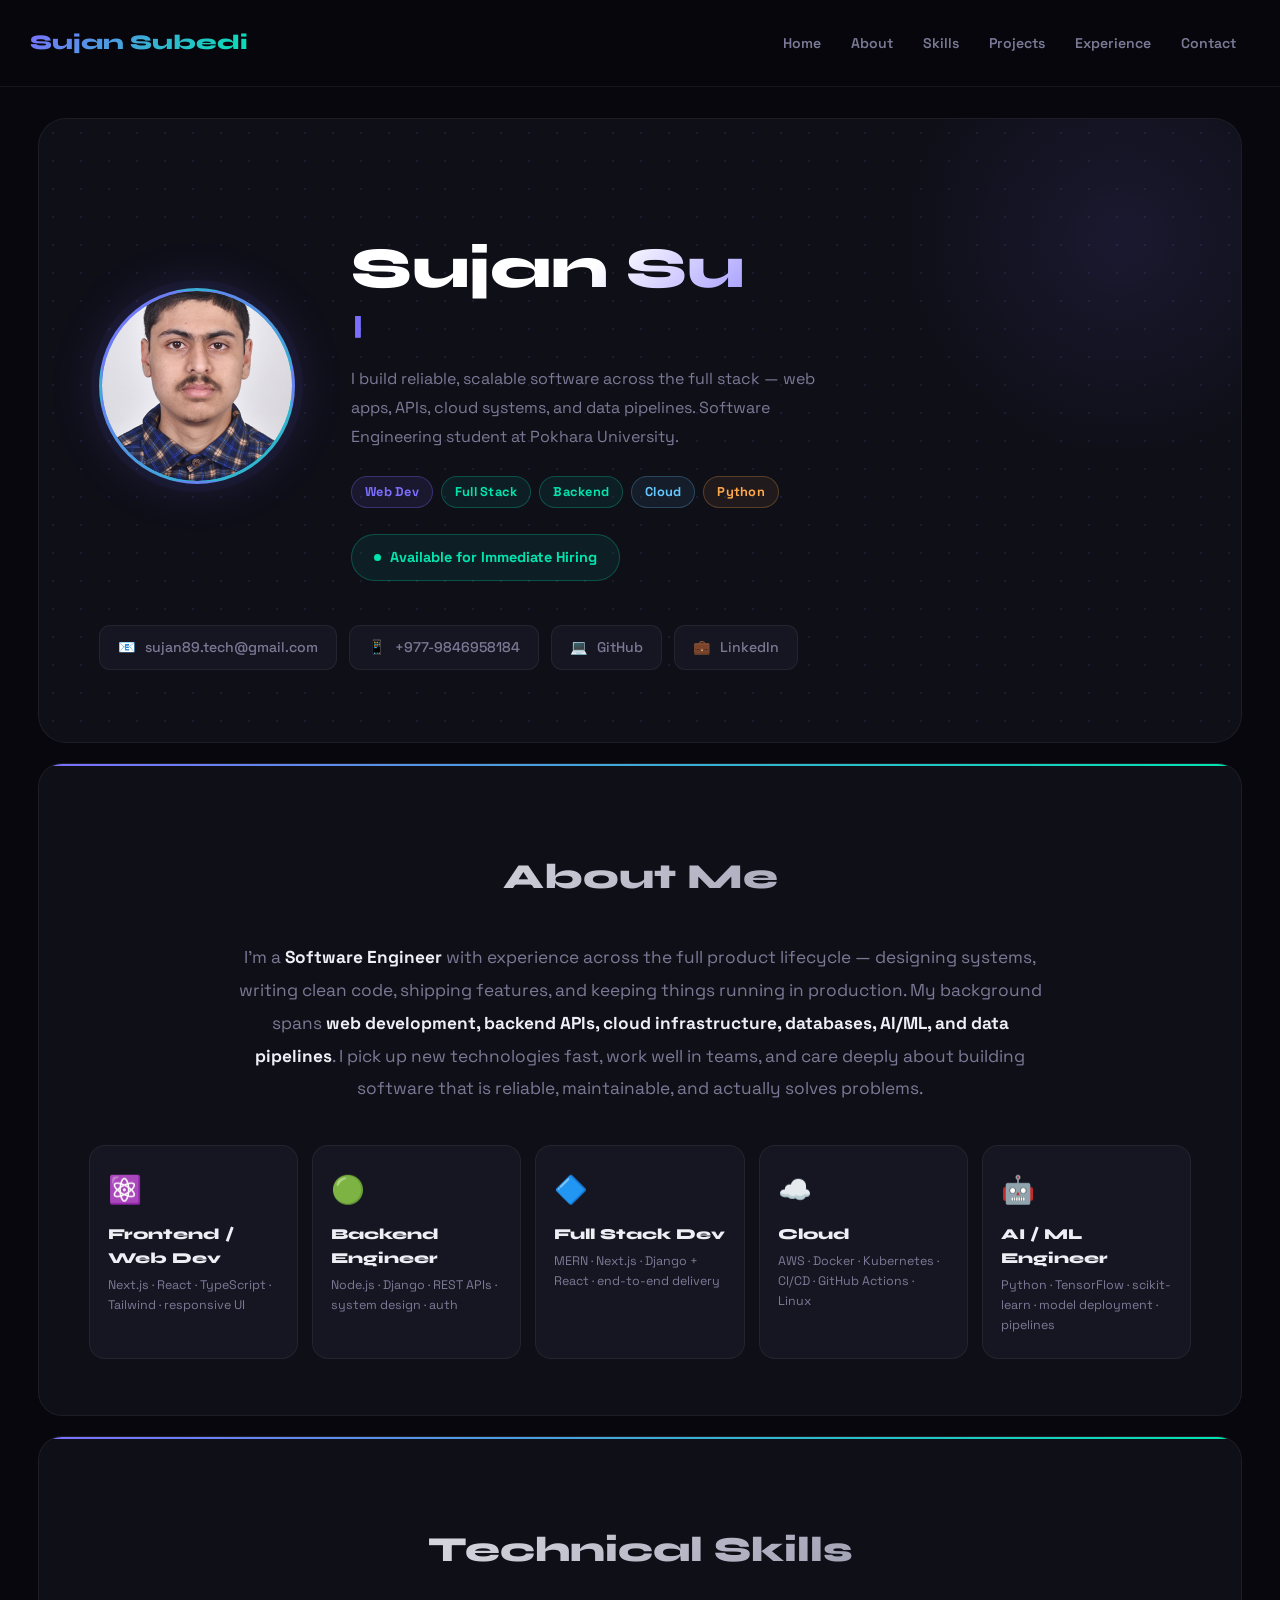
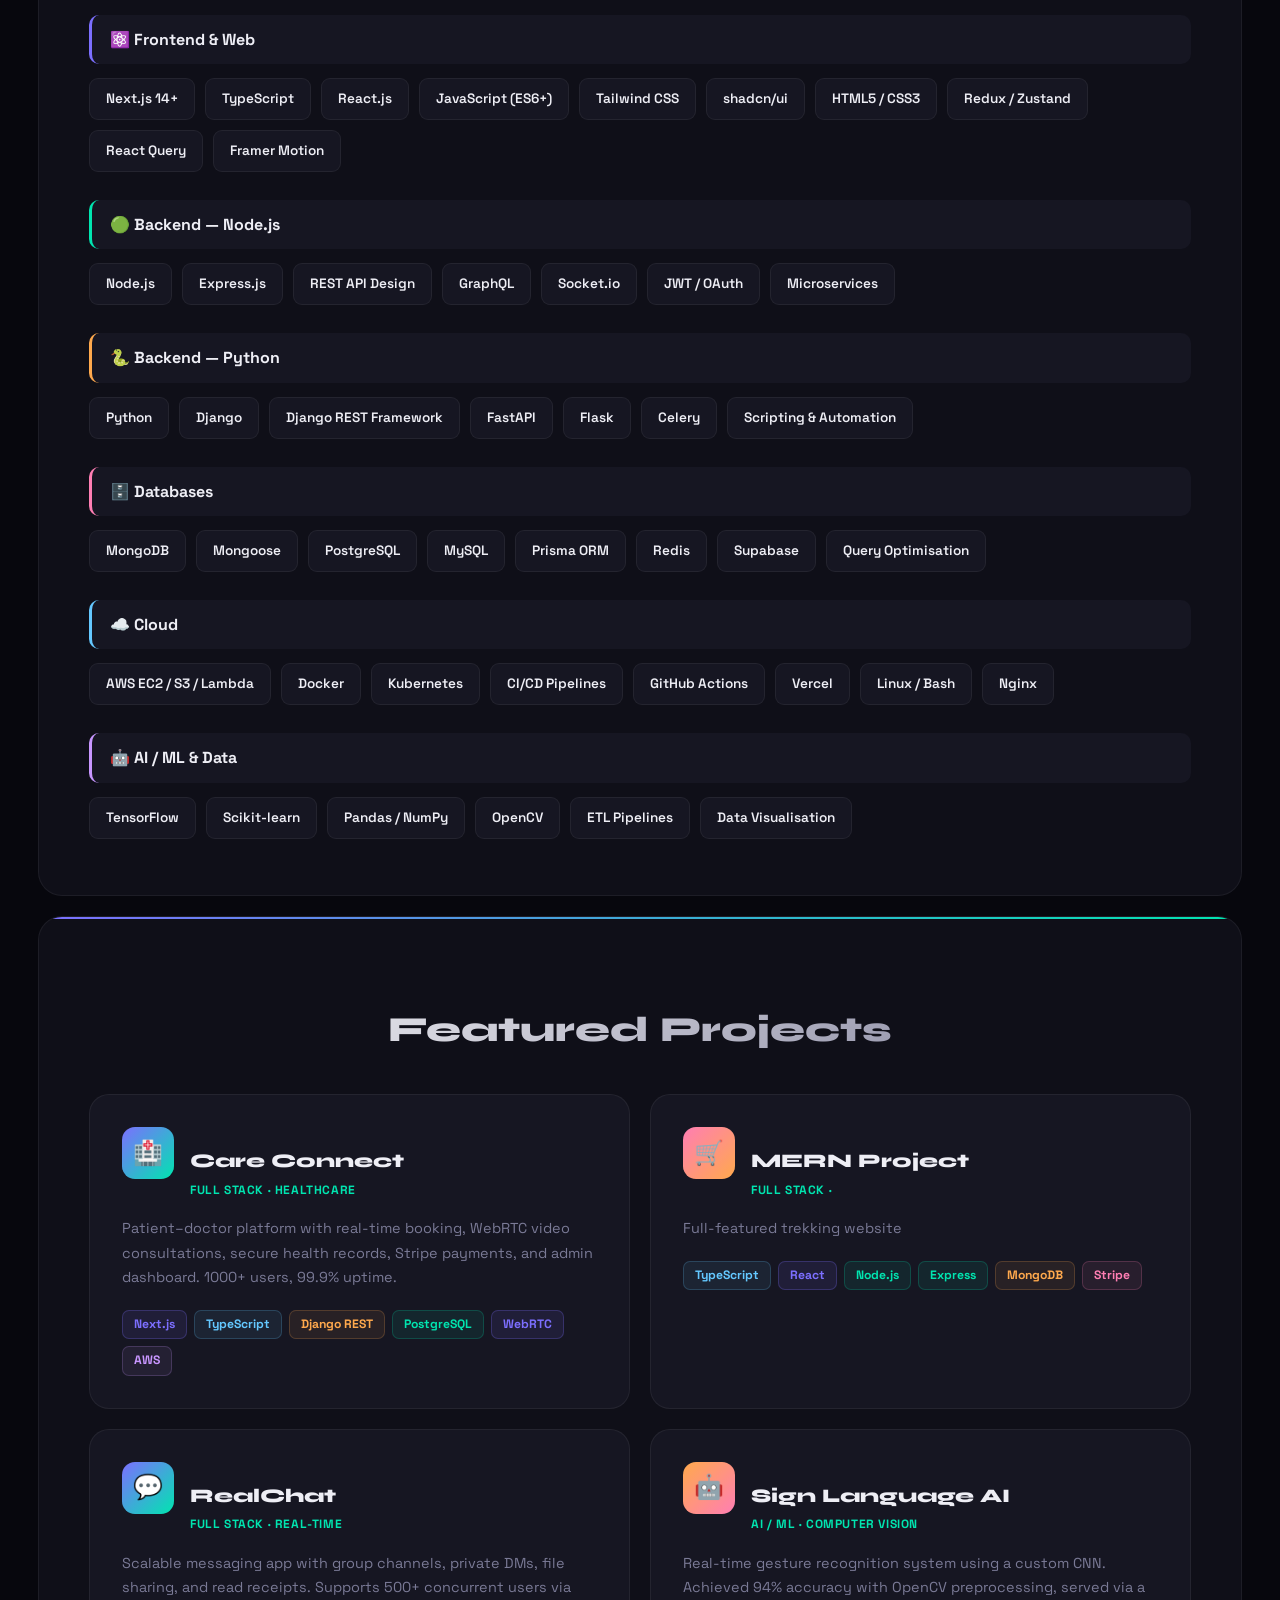
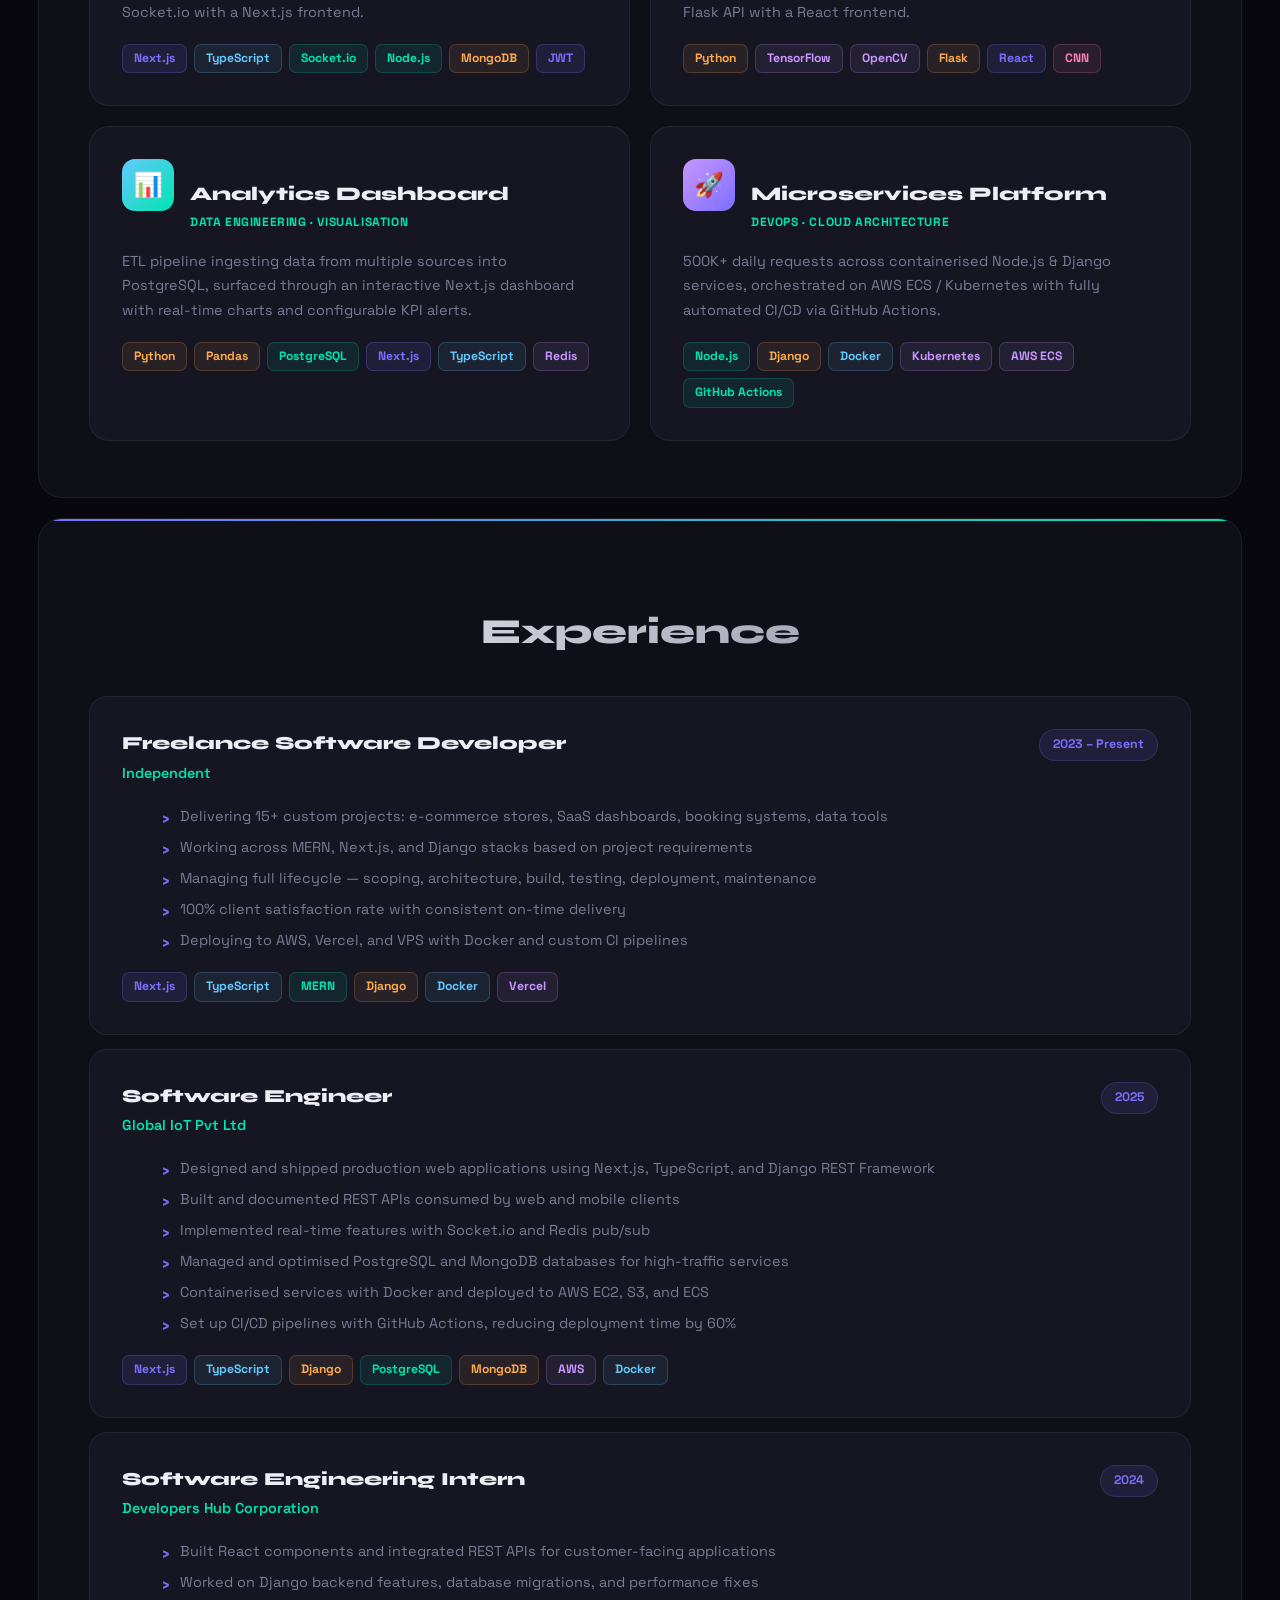
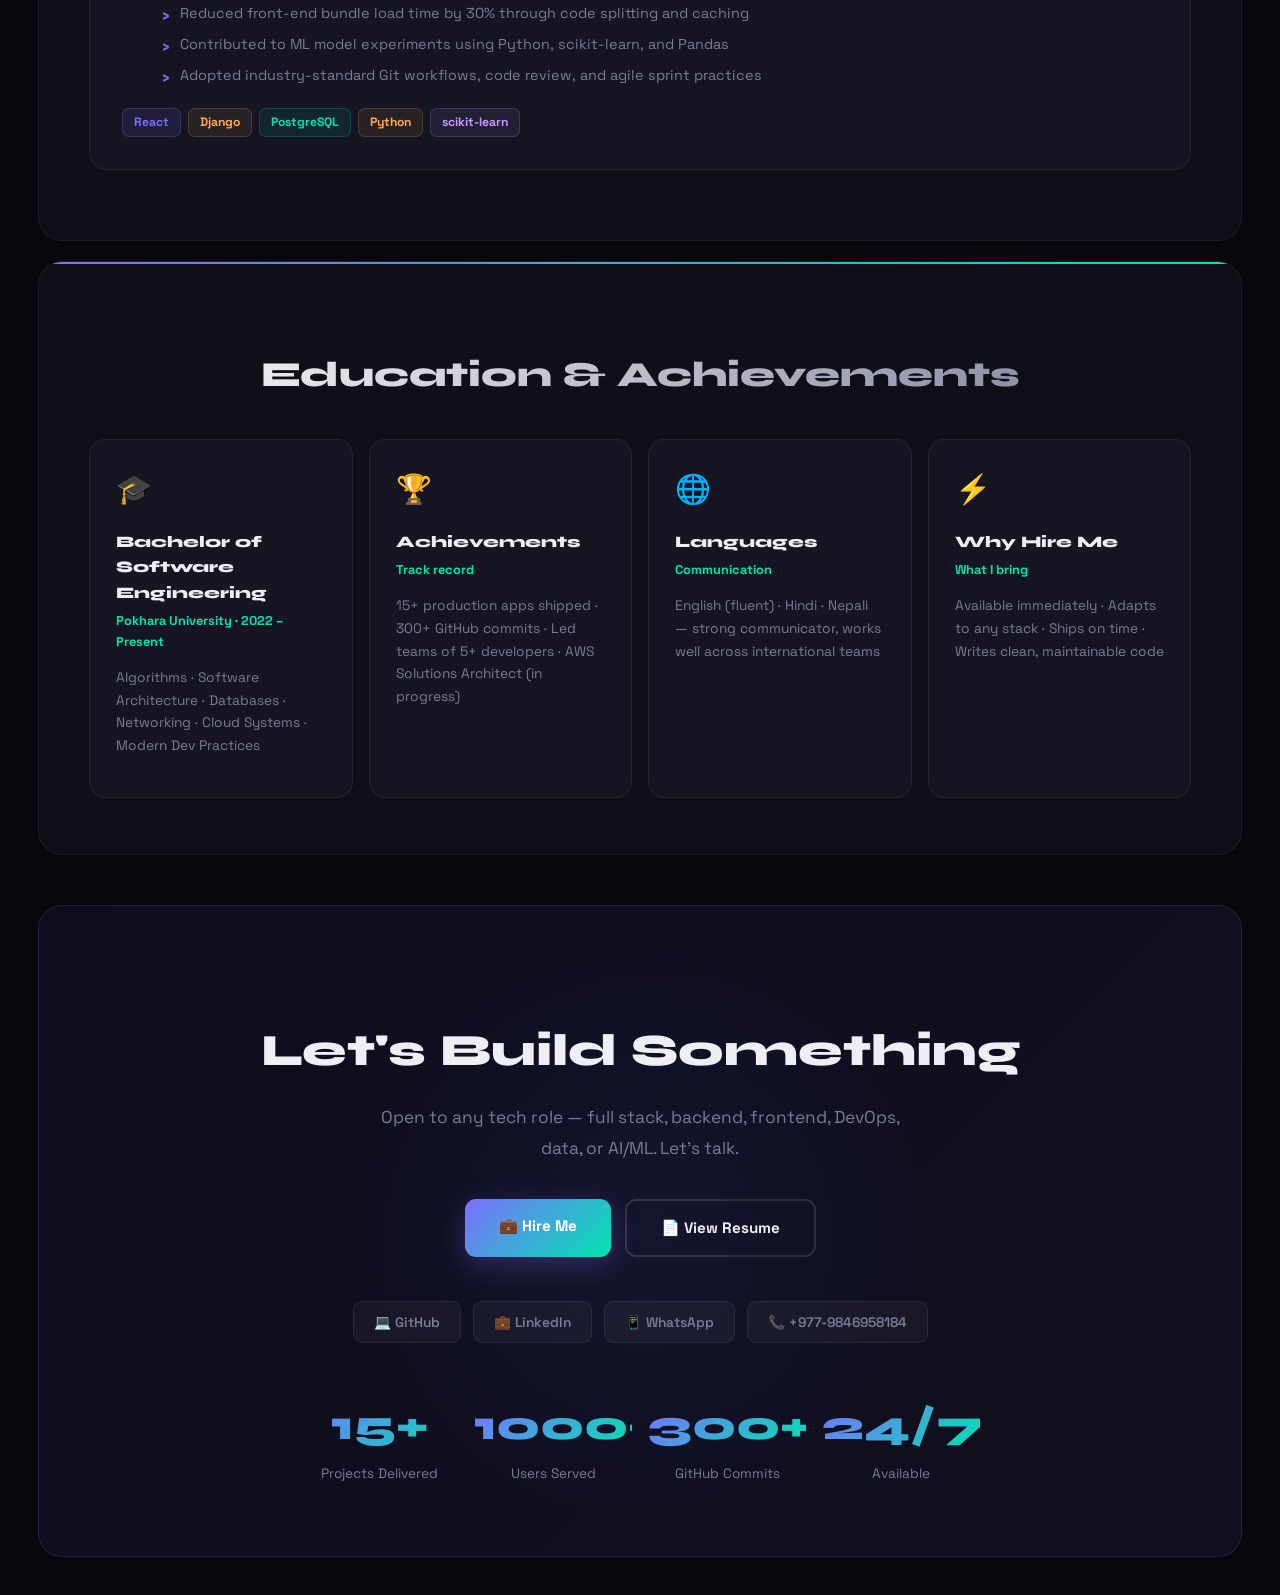
==== commit e5da7d42: "updated" ====
--- a/index.html
+++ b/index.html
@@ -3,1679 +3,491 @@
 <head>
     <meta charset="UTF-8">
     <meta name="viewport" content="width=device-width, initial-scale=1.0">
-    <title>Sujan Subedi - AI/ML Software Developer</title>
+    <title>Sujan Subedi — Software Engineer</title>
     <link rel="preconnect" href="https://fonts.googleapis.com">
     <link rel="preconnect" href="https://fonts.gstatic.com" crossorigin>
-    <link href="https://fonts.googleapis.com/css2?family=Inter:wght@300;400;500;600;700;800;900&display=swap" rel="stylesheet">
-    <style>
-        * {
-            margin: 0;
-            padding: 0;
-            box-sizing: border-box;
+    <link href="https://fonts.googleapis.com/css2?family=Space+Grotesk:wght@300;400;500;600;700&family=Syne:wght@700;800;900&display=swap" rel="stylesheet">
+    <link rel="icon" type="image/x-icon" href="/sujan_subedi20199999[1].jpg"> <!-- Legacy -->
+<link rel="icon" type="image/png" sizes="32x32" href="/favicon-32x32.png"> <!-- Modern -->
+<link rel="stylesheet" href="style.css">
+   </head>
+<body>
+
+<div id="scrollProgress"></div>
+
+<nav class="navbar">
+    <div class="nav-container">
+        <div class="nav-logo">Sujan Subedi</div>
+        <ul class="nav-menu" id="navMenu">
+            <li><a href="#home">Home</a></li>
+            <li><a href="#about">About</a></li>
+            <li><a href="#skills">Skills</a></li>
+            <li><a href="#projects">Projects</a></li>
+            <li><a href="#experience">Experience</a></li>
+            <li><a href="#contact">Contact</a></li>
+        </ul>
+        <div class="mobile-menu-toggle" id="mobileToggle">
+            <span></span><span></span><span></span>
+        </div>
+    </div>
+</nav>
+
+<div class="container">
+
+<!-- ═══════ HERO ═══════ -->
+<section class="hero" id="home">
+    <div class="hero-inner">
+        <div class="profile-row">
+            <div class="profile-img-wrap">
+                <div class="profile-img">
+                    <img src="sujan_subedi20199999[1].jpg" alt="Sujan Subedi"
+                         style="width:100%;height:100%;object-fit:cover;border-radius:50%">
+                </div>
+            </div>
+            <div class="hero-text">
+                <!-- Name with typewriter -->
+                <h1 id="typewriter">Sujan Subedi</h1>
+                <!-- Static subtitle with typewriter then blinking cursor — same animation style -->
+                <div class="hero-subtitle" id="subtitle"></div>
+                <p class="hero-tagline">
+                    I build reliable, scalable software across the full stack —
+                    web apps, APIs, cloud systems, and data pipelines.
+                    Software Engineering student at Pokhara University.
+                </p>
+                <div class="domain-pills">
+                    <span class="dpill dp-web">Web Dev</span>
+                    <span class="dpill dp-be">Full Stack</span>
+                    <span class="dpill dp-be">Backend</span>
+                    <span class="dpill dp-cloud"> Cloud</span>
+                    
+                    <span class="dpill dp-data">Python</span>
+                </div>
+                <div class="avail-badge">
+                    <div class="badge-dot"></div>
+                    Available for Immediate Hiring
+                </div>
+            </div>
+        </div>
+        <div class="contact-bar">
+            <div class="citem" onclick="location.href='mailto:sujan89.tech@gmail.com'">
+                <span>📧</span><span>sujan89.tech@gmail.com</span>
+            </div>
+            <div class="citem" onclick="location.href='tel:+9779846958184'">
+                <span>📱</span><span>+977-9846958184</span>
+            </div>
+            <div class="citem" onclick="window.open('https://github.com/sujansubedi89','_blank')">
+                <span>💻</span><span>GitHub</span>
+            </div>
+            <div class="citem" onclick="window.open('https://www.linkedin.com/in/sujansubedi89/','_blank')">
+                <span>💼</span><span>LinkedIn</span>
+            </div>
+        </div>
+    </div>
+</section>
+
+<!-- ═══════ ABOUT ═══════ -->
+<section class="section" id="about">
+    <h2>About Me</h2>
+    <p class="about-bio">
+        I'm a <strong>Software Engineer</strong> with experience across the full product lifecycle —
+        designing systems, writing clean code, shipping features, and keeping things running in production.
+        My background spans <strong>web development, backend APIs, cloud infrastructure,
+        databases, AI/ML, and data pipelines</strong>.
+        I pick up new technologies fast, work well in teams, and care deeply about building
+        software that is reliable, maintainable, and actually solves problems.
+    </p>
+    <div class="role-grid">
+        <div class="role-card"><div class="rci">
+            <div class="role-icon">⚛️</div>
+            <div class="role-name">Frontend / Web Dev</div>
+            <div class="role-skills">Next.js · React · TypeScript · Tailwind · responsive UI</div>
+        </div></div>
+        <div class="role-card"><div class="rci">
+            <div class="role-icon">🟢</div>
+            <div class="role-name">Backend Engineer</div>
+            <div class="role-skills">Node.js · Django · REST APIs · system design · auth</div>
+        </div></div>
+        <div class="role-card"><div class="rci">
+            <div class="role-icon">🔷</div>
+            <div class="role-name">Full Stack Dev</div>
+            <div class="role-skills">MERN · Next.js · Django + React · end-to-end delivery</div>
+        </div></div>
+        <div class="role-card"><div class="rci">
+            <div class="role-icon">☁️</div>
+            <div class="role-name">Cloud</div>
+            <div class="role-skills">AWS · Docker · Kubernetes · CI/CD · GitHub Actions · Linux</div>
+        </div></div>
+        <div class="role-card"><div class="rci">
+            <div class="role-icon">🤖</div>
+            <div class="role-name">AI / ML Engineer</div>
+            <div class="role-skills">Python · TensorFlow · scikit-learn · model deployment · pipelines</div>
+        </div></div>
+        <!-- <div class="role-card"><div class="rci">
+            <div class="role-icon">🗄️</div>
+            <div class="role-name">Database Engineer</div>
+            <div class="role-skills">MongoDB · PostgreSQL · MySQL · Prisma · Redis · optimisation</div>
+        </div></div> -->
+        <!-- <div class="role-card"><div class="rci">
+            <div class="role-icon">📊</div>
+            <div class="role-name">Data Engineering</div>
+            <div class="role-skills">Python · Pandas · NumPy · ETL pipelines · analytics dashboards</div>
+        </div></div> -->
+    </div>
+</section>
+
+<!-- ═══════ SKILLS ═══════ -->
+<section class="section" id="skills">
+    <h2>Technical Skills</h2>
+    <div class="skill-domains">
+        <div>
+            <div class="sdh">⚛️ Frontend & Web</div>
+            <div class="skill-wrap">
+                <div class="stag"><span>Next.js 14+</span></div><div class="stag"><span>TypeScript</span></div>
+                <div class="stag"><span>React.js</span></div><div class="stag"><span>JavaScript (ES6+)</span></div>
+                <div class="stag"><span>Tailwind CSS</span></div><div class="stag"><span>shadcn/ui</span></div>
+                <div class="stag"><span>HTML5 / CSS3</span></div><div class="stag"><span>Redux / Zustand</span></div>
+                <div class="stag"><span>React Query</span></div><div class="stag"><span>Framer Motion</span></div>
+            </div>
+        </div>
+        <div>
+            <div class="sdh g">🟢 Backend — Node.js</div>
+            <div class="skill-wrap">
+                <div class="stag"><span>Node.js</span></div><div class="stag"><span>Express.js</span></div>
+                <div class="stag"><span>REST API Design</span></div><div class="stag"><span>GraphQL</span></div>
+                <div class="stag"><span>Socket.io</span></div><div class="stag"><span>JWT / OAuth</span></div>
+                <div class="stag"><span>Microservices</span></div>
+            </div>
+        </div>
+        <div>
+            <div class="sdh o">🐍 Backend — Python</div>
+            <div class="skill-wrap">
+                <div class="stag"><span>Python</span></div><div class="stag"><span>Django</span></div>
+                <div class="stag"><span>Django REST Framework</span></div><div class="stag"><span>FastAPI</span></div>
+                <div class="stag"><span>Flask</span></div><div class="stag"><span>Celery</span></div>
+                <div class="stag"><span>Scripting & Automation</span></div>
+            </div>
+        </div>
+        <div>
+            <div class="sdh pk">🗄️ Databases</div>
+            <div class="skill-wrap">
+                <div class="stag"><span>MongoDB</span></div><div class="stag"><span>Mongoose</span></div>
+                <div class="stag"><span>PostgreSQL</span></div><div class="stag"><span>MySQL</span></div>
+                <div class="stag"><span>Prisma ORM</span></div><div class="stag"><span>Redis</span></div>
+                <div class="stag"><span>Supabase</span></div><div class="stag"><span>Query Optimisation</span></div>
+            </div>
+        </div>
+        <div>
+            <div class="sdh b">☁️ Cloud</div>
+            <div class="skill-wrap">
+                <div class="stag"><span>AWS EC2 / S3 / Lambda</span></div><div class="stag"><span>Docker</span></div>
+                <div class="stag"><span>Kubernetes</span></div><div class="stag"><span>CI/CD Pipelines</span></div>
+                <div class="stag"><span>GitHub Actions</span></div><div class="stag"><span>Vercel</span></div>
+                <div class="stag"><span>Linux / Bash</span></div><div class="stag"><span>Nginx</span></div>
+            </div>
+        </div>
+        <div>
+            <div class="sdh v">🤖 AI / ML & Data</div>
+            <div class="skill-wrap">
+                <div class="stag"><span>TensorFlow</span></div><div class="stag"><span>Scikit-learn</span></div>
+                <div class="stag"><span>Pandas / NumPy</span></div><div class="stag"><span>OpenCV</span></div>
+                <div class="stag"><span>ETL Pipelines</span></div><div class="stag"><span>Data Visualisation</span></div>
+            </div>
+        </div>
+    </div>
+</section>
+
+<!-- ═══════ PROJECTS ═══════ -->
+<section class="section" id="projects">
+    <h2>Featured Projects</h2>
+    <div class="proj-grid">
+
+        <div class="proj-card">
+            <div class="proj-top"><div class="proj-ico">🏥</div><div>
+                <h3>Care Connect</h3><div class="proj-domain">Full Stack · Healthcare</div>
+            </div></div>
+            <p class="proj-desc">Patient–doctor platform with real-time booking, WebRTC video consultations, secure health records, Stripe payments, and admin dashboard. 1000+ users, 99.9% uptime.</p>
+            <div class="proj-tags">
+                <span class="ptag ptag-p">Next.js</span><span class="ptag ptag-b">TypeScript</span>
+                <span class="ptag ptag-o">Django REST</span><span class="ptag ptag-g">PostgreSQL</span>
+                <span class="ptag ptag-p">WebRTC</span><span class="ptag ptag-v">AWS</span>
+            </div>
+        </div>
+
+        <div class="proj-card">
+            <div class="proj-top"><div class="proj-ico alt">🛒</div><div>
+                <h3>MERN Project</h3><div class="proj-domain">Full Stack · </div>
+            </div></div>
+            <p class="proj-desc">Full-featured trekking website</p>
+            <div class="proj-tags">
+                <span class="ptag ptag-b">TypeScript</span><span class="ptag ptag-p">React</span>
+                <span class="ptag ptag-g">Node.js</span><span class="ptag ptag-g">Express</span>
+                <span class="ptag ptag-o">MongoDB</span><span class="ptag ptag-pk">Stripe</span>
+            </div>
+        </div>
+
+        <div class="proj-card">
+            <div class="proj-top"><div class="proj-ico">💬</div><div>
+                <h3>RealChat</h3><div class="proj-domain">Full Stack · Real-time</div>
+            </div></div>
+            <p class="proj-desc">Scalable messaging app with group channels, private DMs, file sharing, and read receipts. Supports 500+ concurrent users via Socket.io with a Next.js frontend.</p>
+            <div class="proj-tags">
+                <span class="ptag ptag-p">Next.js</span><span class="ptag ptag-b">TypeScript</span>
+                <span class="ptag ptag-g">Socket.io</span><span class="ptag ptag-g">Node.js</span>
+                <span class="ptag ptag-o">MongoDB</span><span class="ptag ptag-p">JWT</span>
+            </div>
+        </div>
+
+        <div class="proj-card">
+            <div class="proj-top"><div class="proj-ico data">🤖</div><div>
+                <h3>Sign Language AI</h3><div class="proj-domain">AI / ML · Computer Vision</div>
+            </div></div>
+            <p class="proj-desc">Real-time gesture recognition system using a custom CNN. Achieved 94% accuracy with OpenCV preprocessing, served via a Flask API with a React frontend.</p>
+            <div class="proj-tags">
+                <span class="ptag ptag-o">Python</span><span class="ptag ptag-v">TensorFlow</span>
+                <span class="ptag ptag-v">OpenCV</span><span class="ptag ptag-o">Flask</span>
+                <span class="ptag ptag-p">React</span><span class="ptag ptag-pk">CNN</span>
+            </div>
+        </div>
+
+        <div class="proj-card">
+            <div class="proj-top"><div class="proj-ico cloud">📊</div><div>
+                <h3>Analytics Dashboard</h3><div class="proj-domain">Data Engineering · Visualisation</div>
+            </div></div>
+            <p class="proj-desc">ETL pipeline ingesting data from multiple sources into PostgreSQL, surfaced through an interactive Next.js dashboard with real-time charts and configurable KPI alerts.</p>
+            <div class="proj-tags">
+                <span class="ptag ptag-o">Python</span><span class="ptag ptag-o">Pandas</span>
+                <span class="ptag ptag-g">PostgreSQL</span><span class="ptag ptag-p">Next.js</span>
+                <span class="ptag ptag-b">TypeScript</span><span class="ptag ptag-v">Redis</span>
+            </div>
+        </div>
+
+        <div class="proj-card">
+            <div class="proj-top"><div class="proj-ico devops">🚀</div><div>
+                <h3>Microservices Platform</h3><div class="proj-domain">DevOps · Cloud Architecture</div>
+            </div></div>
+            <p class="proj-desc">500K+ daily requests across containerised Node.js & Django services, orchestrated on AWS ECS / Kubernetes with fully automated CI/CD via GitHub Actions.</p>
+            <div class="proj-tags">
+                <span class="ptag ptag-g">Node.js</span><span class="ptag ptag-o">Django</span>
+                <span class="ptag ptag-b">Docker</span><span class="ptag ptag-v">Kubernetes</span>
+                <span class="ptag ptag-v">AWS ECS</span><span class="ptag ptag-g">GitHub Actions</span>
+            </div>
+        </div>
+
+    </div>
+</section>
+
+<!-- ═══════ EXPERIENCE ═══════ -->
+<section class="section" id="experience">
+    <h2>Experience</h2>
+
+    <!-- Freelance — current / ongoing -->
+    <div class="exp-card">
+        <div class="exp-head">
+            <div>
+                <div class="exp-title">Freelance Software Developer</div>
+                <div class="exp-co">Independent</div>
+            </div>
+            <div class="exp-period">2023 – Present</div>
+        </div>
+        <ul class="exp-list">
+            <li>Delivering 15+ custom projects: e-commerce stores, SaaS dashboards, booking systems, data tools</li>
+            <li>Working across MERN, Next.js, and Django stacks based on project requirements</li>
+            <li>Managing full lifecycle — scoping, architecture, build, testing, deployment, maintenance</li>
+            <li>100% client satisfaction rate with consistent on-time delivery</li>
+            <li>Deploying to AWS, Vercel, and VPS with Docker and custom CI pipelines</li>
+        </ul>
+        <div class="exp-tags">
+            <span class="ptag ptag-p">Next.js</span><span class="ptag ptag-b">TypeScript</span>
+            <span class="ptag ptag-g">MERN</span><span class="ptag ptag-o">Django</span>
+            <span class="ptag ptag-b">Docker</span><span class="ptag ptag-v">Vercel</span>
+        </div>
+    </div>
+
+    <!-- Global IoT — 2025, past role -->
+    <div class="exp-card">
+        <div class="exp-head">
+            <div>
+                <div class="exp-title">Software Engineer</div>
+                <div class="exp-co">Global IoT Pvt Ltd</div>
+            </div>
+            <div class="exp-period">2025</div>
+        </div>
+        <ul class="exp-list">
+            <li>Designed and shipped production web applications using Next.js, TypeScript, and Django REST Framework</li>
+            <li>Built and documented REST APIs consumed by web and mobile clients</li>
+            <li>Implemented real-time features with Socket.io and Redis pub/sub</li>
+            <li>Managed and optimised PostgreSQL and MongoDB databases for high-traffic services</li>
+            <li>Containerised services with Docker and deployed to AWS EC2, S3, and ECS</li>
+            <li>Set up CI/CD pipelines with GitHub Actions, reducing deployment time by 60%</li>
+        </ul>
+        <div class="exp-tags">
+            <span class="ptag ptag-p">Next.js</span><span class="ptag ptag-b">TypeScript</span>
+            <span class="ptag ptag-o">Django</span><span class="ptag ptag-g">PostgreSQL</span>
+            <span class="ptag ptag-o">MongoDB</span><span class="ptag ptag-v">AWS</span>
+            <span class="ptag ptag-b">Docker</span>
+        </div>
+    </div>
+
+    <!-- Internship — before Global IoT -->
+    <div class="exp-card">
+        <div class="exp-head">
+            <div>
+                <div class="exp-title">Software Engineering Intern</div>
+                <div class="exp-co">Developers Hub Corporation</div>
+            </div>
+            <div class="exp-period">2024</div>
+        </div>
+        <ul class="exp-list">
+            <li>Built React components and integrated REST APIs for customer-facing applications</li>
+            <li>Worked on Django backend features, database migrations, and performance fixes</li>
+            <li>Reduced front-end bundle load time by 30% through code splitting and caching</li>
+            <li>Contributed to ML model experiments using Python, scikit-learn, and Pandas</li>
+            <li>Adopted industry-standard Git workflows, code review, and agile sprint practices</li>
+        </ul>
+        <div class="exp-tags">
+            <span class="ptag ptag-p">React</span><span class="ptag ptag-o">Django</span>
+            <span class="ptag ptag-g">PostgreSQL</span><span class="ptag ptag-o">Python</span>
+            <span class="ptag ptag-v">scikit-learn</span>
+        </div>
+    </div>
+
+</section>
+
+<!-- ═══════ EDUCATION ═══════ -->
+<section class="section">
+    <h2>Education & Achievements</h2>
+    <div class="edu-grid">
+        <div class="edu-card">
+            <div class="edu-emoji">🎓</div>
+            <h3>Bachelor of Software Engineering</h3>
+            <div class="edu-sub">Pokhara University · 2022 – Present</div>
+            <p>Algorithms · Software Architecture · Databases · Networking · Cloud Systems · Modern Dev Practices</p>
+        </div>
+        <div class="edu-card">
+            <div class="edu-emoji">🏆</div>
+            <h3>Achievements</h3>
+            <div class="edu-sub">Track record</div>
+            <p>15+ production apps shipped · 300+ GitHub commits · Led teams of 5+ developers · AWS Solutions Architect (in progress)</p>
+        </div>
+        <div class="edu-card">
+            <div class="edu-emoji">🌐</div>
+            <h3>Languages</h3>
+            <div class="edu-sub">Communication</div>
+            <p>English (fluent) · Hindi · Nepali — strong communicator, works well across international teams</p>
+        </div>
+        <div class="edu-card">
+            <div class="edu-emoji">⚡</div>
+            <h3>Why Hire Me</h3>
+            <div class="edu-sub">What I bring</div>
+            <p>Available immediately · Adapts to any stack · Ships on time · Writes clean, maintainable code</p>
+        </div>
+    </div>
+</section>
+
+</div><!-- /container -->
+
+<!-- ═══════ CTA / CONTACT ═══════ -->
+<div class="cta-wrap">
+    <section class="cta-section" id="contact">
+        <h2>Let's Build Something</h2>
+        <p>Open to any tech role — full stack, backend, frontend, DevOps, data, or AI/ML. Let's talk.</p>
+        <div class="cta-btns">
+            <a href="mailto:sujansubedinpnp@gmail.com" class="cbtn cbtn-primary">💼 Hire Me</a>
+            <a href="#" class="cbtn cbtn-secondary" onclick="showResumeModal();return false">📄 View Resume</a>
+        </div>
+        <div class="social-row">
+            <a href="https://github.com/sujansubedi89" target="_blank" class="slink">💻 GitHub</a>
+            <a href="https://www.linkedin.com/in/developersujansubedi/" target="_blank" class="slink">💼 LinkedIn</a>
+            <a href="https://wa.me/9779846958184" target="_blank" class="slink">📱 WhatsApp</a>
+            <a href="tel:+9779846958184" class="slink">📞 +977-9846958184</a>
+        </div>
+        <div class="stats-row">
+            <div class="stat"><div class="stat-n">15+</div><div class="stat-l">Projects Delivered</div></div>
+            <div class="stat"><div class="stat-n">1000+</div><div class="stat-l">Users Served</div></div>
+            <div class="stat"><div class="stat-n">300+</div><div class="stat-l">GitHub Commits</div></div>
+            <div class="stat"><div class="stat-n">24/7</div><div class="stat-l">Available</div></div>
+        </div>
+    </section>
+</div>
+
+<script>
+document.addEventListener('DOMContentLoaded', function(){
+
+    // mobile menu
+    const toggle = document.getElementById('mobileToggle');
+    const menu   = document.getElementById('navMenu');
+    toggle.addEventListener('click', () => menu.classList.toggle('active'));
+
+    // smooth scroll
+    document.querySelectorAll('a[href^="#"]').forEach(a => {
+        a.addEventListener('click', function(e){
+            const t = document.querySelector(this.getAttribute('href'));
+            if(t){ e.preventDefault(); t.scrollIntoView({behavior:'smooth',block:'start'}); menu.classList.remove('active'); }
+        });
+    });
+
+    // scroll progress bar
+    window.addEventListener('scroll', () => {
+        const pct = (window.scrollY / (document.documentElement.scrollHeight - window.innerHeight)) * 100;
+        document.getElementById('scrollProgress').style.width = pct + '%';
+    });
+
+    // section + card reveal
+    const obs = new IntersectionObserver((entries) => {
+        entries.forEach((e,i) => {
+            if(e.isIntersecting) setTimeout(() => e.target.classList.add('animate'), i * 70);
+        });
+    },{threshold:0.07});
+    document.querySelectorAll('.section,.proj-card').forEach(el => obs.observe(el));
+
+    // ── Typewriter sequence ──
+    // Step 1: type name
+    // Step 2: type "Software Engineer" in the subtitle (same feel, different element)
+    const nameEl     = document.getElementById('typewriter');
+    const subtitleEl = document.getElementById('subtitle');
+    const nameTxt    = 'Sujan Subedi';
+    const subTxt     = 'Software Engineer';
+
+    nameEl.textContent = '';
+
+    function typeName(i){
+        if(i < nameTxt.length){
+            nameEl.textContent += nameTxt[i];
+            setTimeout(() => typeName(i+1), 100);
+        } else {
+            // small pause then type subtitle
+            setTimeout(() => typeSubtitle(0), 400);
         }
-
-        :root {
-            --primary-gradient: linear-gradient(135deg, #667eea 0%, #764ba2 50%, #f093fb 100%);
-            --secondary-gradient: linear-gradient(45deg, #667eea, #764ba2);
-            --glass-bg: rgba(255, 255, 255, 0.95);
-            --glass-border: rgba(255, 255, 255, 0.3);
-            --text-primary: #1a202c;
-            --text-secondary: #4a5568;
-            --accent-color: #667eea;
+    }
+
+    function typeSubtitle(i){
+        if(i < subTxt.length){
+            subtitleEl.textContent = subTxt.slice(0, i+1);
+            setTimeout(() => typeSubtitle(i+1), 80);
         }
-
-        html {
-            scroll-behavior: smooth;
-        }
-
-        body {
-            font-family: 'Inter', sans-serif;
-            line-height: 1.6;
-            color: var(--text-primary);
-            background: var(--primary-gradient);
-            min-height: 100vh;
-            overflow-x: hidden;
-        }
-
-        /* Navigation Bar */
-        .navbar {
-            position: fixed;
-            top: 0;
-            left: 0;
-            right: 0;
-            z-index: 1000;
-            background: rgba(255, 255, 255, 0.9);
-            backdrop-filter: blur(20px);
-            border-bottom: 1px solid var(--glass-border);
-            padding: 15px 0;
-            transform: translateY(-100%);
-            animation: slideDown 0.8s ease 0.5s forwards;
-        }
-
-        @keyframes slideDown {
-            to { transform: translateY(0); }
-        }
-
-        .nav-container {
-            max-width: 1400px;
-            margin: 0 auto;
-            display: flex;
-            justify-content: space-between;
-            align-items: center;
-            padding: 0 20px;
-        }
-
-        .nav-logo {
-            font-size: 1.5em;
-            font-weight: 800;
-            background: var(--secondary-gradient);
-            -webkit-background-clip: text;
-            -webkit-text-fill-color: transparent;
-            background-clip: text;
-        }
-
-        .nav-menu {
-            display: flex;
-            list-style: none;
-            gap: 30px;
-        }
-
-        .nav-menu a {
-            text-decoration: none;
-            color: var(--text-secondary);
-            font-weight: 600;
-            position: relative;
-            transition: all 0.3s ease;
-            padding: 10px 15px;
-            border-radius: 8px;
-        }
-
-        .nav-menu a:hover {
-            color: var(--accent-color);
-            background: rgba(102, 126, 234, 0.1);
-            transform: translateY(-2px);
-        }
-
-        .nav-menu a::after {
-            content: '';
-            position: absolute;
-            bottom: 0;
-            left: 50%;
-            width: 0;
-            height: 2px;
-            background: var(--secondary-gradient);
-            transition: all 0.3s ease;
-            transform: translateX(-50%);
-        }
-
-        .nav-menu a:hover::after {
-            width: 80%;
-        }
-
-        .mobile-menu-toggle {
-            display: none;
-            flex-direction: column;
-            cursor: pointer;
-            padding: 5px;
-        }
-
-        .mobile-menu-toggle span {
-            width: 25px;
-            height: 3px;
-            background: var(--accent-color);
-            margin: 3px 0;
-            border-radius: 2px;
-            transition: 0.3s;
-        }
-
-        /* Hero Section with Advanced Animations */
-        .container {
-            max-width: 1400px;
-            margin: 0 auto;
-            padding: 100px 20px 20px;
-        }
-
-        .hero {
-            background: var(--glass-bg);
-            backdrop-filter: blur(20px);
-            border-radius: 30px;
-            padding: 80px 50px;
-            margin-bottom: 50px;
-            text-align: center;
-            box-shadow: 0 25px 80px rgba(0, 0, 0, 0.1);
-            border: 1px solid var(--glass-border);
-            position: relative;
-            overflow: hidden;
-            opacity: 0;
-            transform: translateY(50px);
-            animation: fadeInUp 1s ease 0.8s forwards;
-        }
-
-        @keyframes fadeInUp {
-            to {
-                opacity: 1;
-                transform: translateY(0);
-            }
-        }
-
-        .hero::before {
-            content: '';
-            position: absolute;
-            top: -50%;
-            left: -50%;
-            width: 200%;
-            height: 200%;
-            background: conic-gradient(from 0deg, transparent, rgba(102, 126, 234, 0.05), transparent);
-            animation: rotate 30s linear infinite;
-            z-index: 0;
-        }
-
-        @keyframes rotate {
-            100% { transform: rotate(360deg); }
-        }
-
-        .hero-content {
-            position: relative;
-            z-index: 1;
-        }
-
-        .profile-section {
-            display: flex;
-            align-items: center;
-            justify-content: center;
-            gap: 50px;
-            margin-bottom: 40px;
-            flex-wrap: wrap;
-        }
-
-        .profile-img-container {
-            position: relative;
-            animation: float 6s ease-in-out infinite;
-        }
-
-        @keyframes float {
-            0%, 100% { transform: translateY(0px); }
-            50% { transform: translateY(-20px); }
-        }
-
-        .profile-img {
-            width: 220px;
-            height: 220px;
-            border-radius: 50%;
-            background: var(--secondary-gradient);
-            display: flex;
-            align-items: center;
-            justify-content: center;
-            font-size: 60px;
-            color: white;
-            font-weight: bold;
-            box-shadow: 0 20px 60px rgba(102, 126, 234, 0.3);
-            position: relative;
-            overflow: hidden;
-            cursor: pointer;
-            transition: all 0.4s ease;
-            border: 4px solid rgba(255, 255, 255, 0.3);
-        }
-
-        .profile-img::before {
-            content: '';
-            position: absolute;
-            top: 0;
-            left: 0;
-            right: 0;
-            bottom: 0;
-            background: linear-gradient(45deg, transparent, rgba(255, 255, 255, 0.2), transparent);
-            transform: translateX(-100%);
-            transition: transform 0.6s ease;
-        }
-
-        .profile-img:hover::before {
-            transform: translateX(100%);
-        }
-
-        .profile-img:hover {
-            transform: scale(1.1) rotate(5deg);
-            box-shadow: 0 30px 80px rgba(102, 126, 234, 0.4);
-        }
-
-        .upload-overlay {
-            position: absolute;
-            top: 0;
-            left: 0;
-            right: 0;
-            bottom: 0;
-            background: rgba(0, 0, 0, 0.8);
-            display: flex;
-            align-items: center;
-            justify-content: center;
-            opacity: 0;
-            transition: opacity 0.3s ease;
-            color: white;
-            font-size: 16px;
-            text-align: center;
-            border-radius: 50%;
-        }
-
-        .profile-img:hover .upload-overlay {
-            opacity: 1;
-        }
-
-        .hero-text h1 {
-            font-size: 4em;
-            font-weight: 900;
-            background: var(--primary-gradient);
-            -webkit-background-clip: text;
-            -webkit-text-fill-color: transparent;
-            background-clip: text;
-            margin-bottom: 20px;
-            opacity: 0;
-            animation: slideInRight 1s ease 1.2s forwards;
-        }
-
-        @keyframes slideInRight {
-            from {
-                opacity: 0;
-                transform: translateX(50px);
-            }
-            to {
-                opacity: 1;
-                transform: translateX(0);
-            }
-        }
-
-        .hero-text .title {
-            font-size: 2em;
-            color: var(--text-secondary);
-            font-weight: 600;
-            margin-bottom: 25px;
-            opacity: 0;
-            animation: slideInLeft 1s ease 1.4s forwards;
-        }
-
-        @keyframes slideInLeft {
-            from {
-                opacity: 0;
-                transform: translateX(-50px);
-            }
-            to {
-                opacity: 1;
-                transform: translateX(0);
-            }
-        }
-
-        .hero-text .specialization {
-            font-size: 1.4em;
-            color: var(--text-primary);
-            margin-bottom: 30px;
-            opacity: 0;
-            animation: fadeIn 1s ease 1.6s forwards;
-        }
-
-        @keyframes fadeIn {
-            to { opacity: 1; }
-        }
-
-        .availability-badge {
-            display: inline-block;
-            background: linear-gradient(45deg, #48bb78, #38a169);
-            color: white;
-            padding: 15px 30px;
-            border-radius: 30px;
-            font-weight: 700;
-            margin: 25px 0;
-            box-shadow: 0 8px 25px rgba(72, 187, 120, 0.3);
-            position: relative;
-            overflow: hidden;
-            animation: pulseGlow 3s ease-in-out infinite;
-        }
-
-        @keyframes pulseGlow {
-            0%, 100% { 
-                transform: scale(1);
-                box-shadow: 0 8px 25px rgba(72, 187, 120, 0.3);
-            }
-            50% { 
-                transform: scale(1.05);
-                box-shadow: 0 12px 35px rgba(72, 187, 120, 0.5);
-            }
-        }
-
-        .availability-badge::before {
-            content: '';
-            position: absolute;
-            top: 0;
-            left: -100%;
-            width: 100%;
-            height: 100%;
-            background: linear-gradient(90deg, transparent, rgba(255, 255, 255, 0.3), transparent);
-            animation: shimmer 2s infinite;
-        }
-
-        @keyframes shimmer {
-            100% { left: 100%; }
-        }
-
-        .contact-bar {
-            display: flex;
-            justify-content: center;
-            gap: 25px;
-            margin-top: 40px;
-            flex-wrap: wrap;
-            opacity: 0;
-            animation: slideUp 1s ease 1.8s forwards;
-        }
-
-        @keyframes slideUp {
-            from {
-                opacity: 0;
-                transform: translateY(30px);
-            }
-            to {
-                opacity: 1;
-                transform: translateY(0);
-            }
-        }
-
-        .contact-item {
-            display: flex;
-            align-items: center;
-            gap: 12px;
-            background: rgba(102, 126, 234, 0.1);
-            padding: 15px 25px;
-            border-radius: 20px;
-            transition: all 0.4s ease;
-            cursor: pointer;
-            border: 2px solid transparent;
-            position: relative;
-            overflow: hidden;
-        }
-
-        .contact-item::before {
-            content: '';
-            position: absolute;
-            top: 0;
-            left: 0;
-            width: 100%;
-            height: 100%;
-            background: var(--secondary-gradient);
-            opacity: 0;
-            transition: opacity 0.3s ease;
-        }
-
-        .contact-item:hover::before {
-            opacity: 0.1;
-        }
-
-        .contact-item:hover {
-            transform: translateY(-5px) scale(1.05);
-            box-shadow: 0 15px 35px rgba(102, 126, 234, 0.2);
-            border-color: var(--accent-color);
-        }
-
-        .contact-item .icon {
-            font-size: 1.4em;
-            position: relative;
-            z-index: 1;
-        }
-
-        .contact-item span:last-child {
-            position: relative;
-            z-index: 1;
-            font-weight: 600;
-        }
-
-        /* Enhanced Section Styling */
-        .section {
-            background: var(--glass-bg);
-            backdrop-filter: blur(20px);
-            border-radius: 30px;
-            padding: 60px 50px;
-            margin-bottom: 50px;
-            box-shadow: 0 20px 60px rgba(0, 0, 0, 0.1);
-            border: 1px solid var(--glass-border);
-            position: relative;
-            overflow: hidden;
-            opacity: 0;
-            transform: translateY(30px);
-            transition: all 0.6s ease;
-        }
-
-        .section.animate {
-            opacity: 1;
-            transform: translateY(0);
-        }
-
-        .section::before {
-            content: '';
-            position: absolute;
-            top: 0;
-            left: 0;
-            width: 100%;
-            height: 5px;
-            background: var(--primary-gradient);
-        }
-
-        .section:hover {
-            transform: translateY(-10px);
-            box-shadow: 0 30px 80px rgba(0, 0, 0, 0.15);
-        }
-
-        .section h2 {
-            font-size: 3em;
-            font-weight: 800;
-            color: var(--text-primary);
-            margin-bottom: 40px;
-            text-align: center;
-            position: relative;
-            animation: titleReveal 0.8s ease forwards;
-        }
-
-        @keyframes titleReveal {
-            from {
-                opacity: 0;
-                transform: translateY(20px);
-            }
-            to {
-                opacity: 1;
-                transform: translateY(0);
-            }
-        }
-
-        .section h2::after {
-            content: '';
-            position: absolute;
-            bottom: -15px;
-            left: 50%;
-            transform: translateX(-50%);
-            width: 100px;
-            height: 5px;
-            background: var(--secondary-gradient);
-            border-radius: 3px;
-            animation: expandLine 0.8s ease 0.3s forwards;
-            transform-origin: center;
-            scale: 0 1;
-        }
-
-        @keyframes expandLine {
-            to {
-                scale: 1 1;
-                transform: translateX(-50%);
-            }
-        }
-
-        /* Enhanced Skills Section */
-        .skills-category {
-            margin-bottom: 50px;
-            opacity: 0;
-            transform: translateX(-50px);
-            animation: slideInFromLeft 0.8s ease forwards;
-        }
-
-        @keyframes slideInFromLeft {
-            to {
-                opacity: 1;
-                transform: translateX(0);
-            }
-        }
-
-        .skills-category:nth-child(even) {
-            transform: translateX(50px);
-            animation: slideInFromRight 0.8s ease forwards;
-        }
-
-        @keyframes slideInFromRight {
-            to {
-                opacity: 1;
-                transform: translateX(0);
-            }
-        }
-
-        .skills-category h3 {
-            font-size: 1.8em;
-            color: var(--text-primary);
-            margin-bottom: 25px;
-            padding: 15px 25px;
-            background: rgba(102, 126, 234, 0.1);
-            border-radius: 15px;
-            border-left: 5px solid var(--accent-color);
-            position: relative;
-            overflow: hidden;
-        }
-
-        .skills-category h3::before {
-            content: '';
-            position: absolute;
-            top: 0;
-            left: 0;
-            width: 0;
-            height: 100%;
-            background: rgba(102, 126, 234, 0.1);
-            transition: width 0.8s ease;
-        }
-
-        .skills-category:hover h3::before {
-            width: 100%;
-        }
-
-        .skills-grid {
-            display: grid;
-            grid-template-columns: repeat(auto-fit, minmax(160px, 1fr));
-            gap: 20px;
-        }
-
-        .skill-tag {
-            background: var(--secondary-gradient);
-            color: white;
-            padding: 18px 25px;
-            border-radius: 15px;
-            text-align: center;
-            font-weight: 600;
-            font-size: 1em;
-            transition: all 0.4s ease;
-            cursor: pointer;
-            position: relative;
-            overflow: hidden;
-            transform: translateY(20px);
-            opacity: 0;
-            animation: popIn 0.6s ease forwards;
-        }
-
-        @keyframes popIn {
-            to {
-                opacity: 1;
-                transform: translateY(0);
-            }
-        }
-
-        .skill-tag:nth-child(1) { animation-delay: 0.1s; }
-        .skill-tag:nth-child(2) { animation-delay: 0.2s; }
-        .skill-tag:nth-child(3) { animation-delay: 0.3s; }
-        .skill-tag:nth-child(4) { animation-delay: 0.4s; }
-        .skill-tag:nth-child(5) { animation-delay: 0.5s; }
-        .skill-tag:nth-child(6) { animation-delay: 0.6s; }
-        .skill-tag:nth-child(7) { animation-delay: 0.7s; }
-        .skill-tag:nth-child(8) { animation-delay: 0.8s; }
-
-        .skill-tag::before {
-            content: '';
-            position: absolute;
-            top: 0;
-            left: -100%;
-            width: 100%;
-            height: 100%;
-            background: linear-gradient(90deg, transparent, rgba(255, 255, 255, 0.4), transparent);
-            transition: left 0.6s ease;
-        }
-
-        .skill-tag:hover::before {
-            left: 100%;
-        }
-
-        .skill-tag:hover {
-            transform: translateY(-8px) scale(1.1);
-            box-shadow: 0 15px 35px rgba(102, 126, 234, 0.4);
-            background: linear-gradient(45deg, #764ba2, #f093fb);
-        }
-
-        /* Stunning Project Cards */
-        .projects-grid {
-            display: grid;
-            grid-template-columns: repeat(auto-fit, minmax(400px, 1fr));
-            gap: 40px;
-            margin-top: 40px;
-        }
-
-        .project-card {
-            background: linear-gradient(135deg, rgba(255, 255, 255, 0.95), rgba(255, 255, 255, 0.85));
-            border-radius: 25px;
-            padding: 40px;
-            transition: all 0.6s ease;
-            border: 1px solid rgba(102, 126, 234, 0.1);
-            position: relative;
-            overflow: hidden;
-            cursor: pointer;
-            transform: translateY(30px);
-            opacity: 0;
-        }
-
-        .project-card.animate {
-            opacity: 1;
-            transform: translateY(0);
-        }
-
-        .project-card::before {
-            content: '';
-            position: absolute;
-            top: 0;
-            left: 0;
-            width: 100%;
-            height: 100%;
-            background: radial-gradient(circle at center, rgba(102, 126, 234, 0.05), transparent);
-            opacity: 0;
-            transition: opacity 0.4s ease;
-            pointer-events: none;
-        }
-
-        .project-card:hover::before {
-            opacity: 1;
-        }
-
-        .project-card::after {
-            content: '';
-            position: absolute;
-            top: -2px;
-            left: -2px;
-            right: -2px;
-            bottom: -2px;
-            background: var(--primary-gradient);
-            border-radius: 25px;
-            z-index: -1;
-            opacity: 0;
-            transition: opacity 0.4s ease;
-        }
-
-        .project-card:hover::after {
-            opacity: 1;
-        }
-
-        .project-card:hover {
-            transform: translateY(-15px) scale(1.03);
-            box-shadow: 0 25px 60px rgba(102, 126, 234, 0.25);
-        }
-
-        .project-header {
-            display: flex;
-            align-items: center;
-            gap: 20px;
-            margin-bottom: 25px;
-        }
-
-        .project-icon {
-            width: 70px;
-            height: 70px;
-            border-radius: 18px;
-            background: var(--secondary-gradient);
-            display: flex;
-            align-items: center;
-            justify-content: center;
-            font-size: 2em;
-            color: white;
-            position: relative;
-            overflow: hidden;
-            animation: iconSpin 0.8s ease;
-        }
-
-        @keyframes iconSpin {
-            from { transform: rotateY(-90deg); opacity: 0; }
-            to { transform: rotateY(0deg); opacity: 1; }
-        }
-
-        .project-icon::before {
-            content: '';
-            position: absolute;
-            top: 0;
-            left: 0;
-            width: 100%;
-            height: 100%;
-            background: linear-gradient(45deg, transparent, rgba(255, 255, 255, 0.3), transparent);
-            transform: translateX(-100%);
-            transition: transform 0.6s ease;
-        }
-
-        .project-card:hover .project-icon::before {
-            transform: translateX(100%);
-        }
-
-        .project-card h3 {
-            color: var(--text-primary);
-            font-size: 1.6em;
-            font-weight: 700;
-            margin-bottom: 15px;
-        }
-
-        .project-description {
-            color: var(--text-secondary);
-            font-size: 1.1em;
-            line-height: 1.7;
-            margin-bottom: 25px;
-        }
-
-        .project-tags {
-            display: flex;
-            flex-wrap: wrap;
-            gap: 12px;
-            margin-top: 20px;
-        }
-
-        .project-tag {
-            background: rgba(102, 126, 234, 0.1);
-            color: var(--accent-color);
-            padding: 8px 15px;
-            border-radius: 20px;
-            font-size: 0.9em;
-            font-weight: 600;
-            border: 1px solid rgba(102, 126, 234, 0.2);
-            transition: all 0.3s ease;
-        }
-
-        .project-tag:hover {
-            background: var(--accent-color);
-            color: white;
-            transform: translateY(-2px);
-        }
-
-        /* Enhanced CTA Section */
-        .cta-section {
-            text-align: center;
-            padding: 80px 50px;
-            background: var(--primary-gradient);
-            color: white;
-            position: relative;
-            overflow: hidden;
-        }
-
-        .cta-section::before {
-            content: '';
-            position: absolute;
-            top: 0;
-            left: 0;
-            width: 100%;
-            height: 100%;
-            background: url('data:image/svg+xml,<svg xmlns="http://www.w3.org/2000/svg" viewBox="0 0 1000 100" fill="%23ffffff" opacity="0.1"><polygon points="0,0 1000,100 1000,0"/></svg>');
-            background-size: cover;
-        }
-
-        .cta-content {
-            position: relative;
-            z-index: 1;
-        }
-
-        .cta-section h2 {
-            color: white;
-            font-size: 3.5em;
-            margin-bottom: 25px;
-            text-shadow: 2px 2px 10px rgba(0, 0, 0, 0.1);
-        }
-
-        .cta-buttons {
-            display: flex;
-            justify-content: center;
-            gap: 25px;
-            margin-top: 40px;
-            flex-wrap: wrap;
-        }
-
-        .cta-button {
-            display: inline-block;
-            padding: 20px 40px;
-            text-decoration: none;
-            border-radius: 15px;
-            font-weight: 700;
-            font-size: 1.2em;
-            transition: all 0.4s ease;
-            position: relative;
-            overflow: hidden;
-            text-transform: uppercase;
-            letter-spacing: 1px;
-        }
-
-        .cta-primary {
-            background: white;
-            color: var(--accent-color);
-            box-shadow: 0 15px 35px rgba(0, 0, 0, 0.2);
-        }
-
-        .cta-primary::before {
-            content: '';
-            position: absolute;
-            top: 0;
-            left: -100%;
-            width: 100%;
-            height: 100%;
-            background: var(--accent-color);
-            transition: left 0.4s ease;
-            z-index: -1;
-        }
-
-        .cta-primary:hover::before {
-            left: 0;
-        }
-
-        .cta-primary:hover {
-            color: white;
-            transform: translateY(-5px);
-            box-shadow: 0 20px 45px rgba(0, 0, 0, 0.3);
-        }
-
-        .cta-secondary {
-            background: transparent;
-            color: white;
-            border: 3px solid white;
-        }
-
-        .cta-secondary:hover {
-            background: white;
-            color: var(--accent-color);
-            transform: translateY(-5px);
-        }
-
-        /* Floating Elements Animation */
-        .floating-elements {
-            position: fixed;
-            top: 0;
-            left: 0;
-            width: 100%;
-            height: 100%;
-            pointer-events: none;
-            z-index: -1;
-        }
-
-        .floating-element {
-            position: absolute;
-            background: rgba(255, 255, 255, 0.1);
-            border-radius: 50%;
-            animation: floatUp 20s infinite linear;
-        }
-
-        @keyframes floatUp {
-            0% {
-                transform: translateY(100vh) rotate(0deg);
-                opacity: 0;
-            }
-            10% {
-                opacity: 1;
-            }
-            90% {
-                opacity: 1;
-            }
-            100% {
-                transform: translateY(-100px) rotate(360deg);
-                opacity: 0;
-            }
-        }
-
-        .floating-element:nth-child(1) { left: 10%; width: 80px; height: 80px; animation-delay: 0s; }
-        .floating-element:nth-child(2) { left: 20%; width: 60px; height: 60px; animation-delay: -5s; }
-        .floating-element:nth-child(3) { left: 35%; width: 100px; height: 100px; animation-delay: -10s; }
-        .floating-element:nth-child(4) { left: 50%; width: 70px; height: 70px; animation-delay: -15s; }
-        .floating-element:nth-child(5) { left: 65%; width: 90px; height: 90px; animation-delay: -8s; }
-        .floating-element:nth-child(6) { left: 80%; width: 65px; height: 65px; animation-delay: -12s; }
-
-        /* Responsive Design */
-        @media (max-width: 1024px) {
-            .project-card {
-                padding: 30px 25px;
-            }
-
-            .cta-buttons {
-                flex-direction: column;
-                align-items: center;
-            }
-
-            .cta-button {
-                width: 100%;
-                max-width: 320px;
-            }
-
-            .skills-grid {
-                grid-template-columns: repeat(auto-fit, minmax(140px, 1fr));
-                gap: 15px;
-            }
-        }
-
-        @media (max-width: 480px) {
-            .hero-text h1 {
-                font-size: 2.2em;
-            }
-            
-            .profile-img {
-                width: 150px;
-                height: 150px;
-                font-size: 40px;
-            }
-            
-            .section h2 {
-                font-size: 1.8em;
-            }
-            
-            .skills-grid {
-                grid-template-columns: repeat(auto-fit, minmax(120px, 1fr));
-            }
-        }
-
-        /* Scroll Progress Indicator */
-        .scroll-progress {
-            position: fixed;
-            top: 0;
-            left: 0;
-            width: 0%;
-            height: 4px;
-            background: var(--primary-gradient);
-            z-index: 1001;
-            transition: width 0.1s ease;
-        }
-
-        /* Custom Scrollbar */
-        ::-webkit-scrollbar {
-            width: 12px;
-        }
-
-        ::-webkit-scrollbar-track {
-            background: rgba(255, 255, 255, 0.1);
-        }
-
-        ::-webkit-scrollbar-thumb {
-            background: var(--secondary-gradient);
-            border-radius: 6px;
-        }
-
-        ::-webkit-scrollbar-thumb:hover {
-            background: var(--primary-gradient);
-        }
-    </style>
-</head>
-<body>
-    <!-- Scroll Progress Indicator -->
-    <div class="scroll-progress" id="scrollProgress"></div>
-
-    <!-- Navigation Bar -->
-    <nav class="navbar">
-        <div class="nav-container">
-            <div class="nav-logo">Sujan Subedi</div>
-            <ul class="nav-menu" id="navMenu">
-                <li><a href="#home">Home</a></li>
-                <li><a href="#about">About</a></li>
-                <li><a href="#skills">Skills</a></li>
-                <li><a href="#projects">Projects</a></li>
-                <li><a href="#contact">Contact</a></li>
-            </ul>
-            <div class="mobile-menu-toggle" id="mobileToggle">
-                <span></span>
-                <span></span>
-                <span></span>
-            </div>
-        </div>
-    </nav>
-
-    <!-- Floating Elements -->
-    <div class="floating-elements">
-        <div class="floating-element"></div>
-        <div class="floating-element"></div>
-        <div class="floating-element"></div>
-        <div class="floating-element"></div>
-        <div class="floating-element"></div>
-        <div class="floating-element"></div>
-    </div>
-
-    <div class="container">
-        <!-- Hero Section -->
-        <section class="hero" id="home">
-            <div class="hero-content">
-                <div class="profile-section">
-                    <div class="profile-img-container">
-    <div class="profile-img">
-        <img src="sujan_subedi20199999[1].jpg" 
-             alt="Profile Photo" 
-             style="width:100%;height:100%;object-fit:cover;border-radius:50%;">
-    </div>
-</div>
-
-                        
-                    </div>
-                    <div class="hero-text">
-                        <h1 id="typewriter">Sujan Subedi</h1>
-                        <div class="title">AI/ML Software Developer</div>
-                        <div class="specialization">🐍 Python • 🚀 Django • ☁️ AWS Cloud • 🤖 Machine Learning • 📊 Data Science</div>
-                        <div class="availability-badge">🚀 Available for Immediate Hiring</div>
-                    </div>
+        // cursor keeps blinking via CSS ::after — no extra JS needed
+    }
+
+    // start after hero animates in
+    setTimeout(() => typeName(0), 1500);
+});
+
+function showResumeModal(){
+    const m = document.createElement('div');
+    m.innerHTML = `
+        <div style="position:fixed;inset:0;background:rgba(0,0,0,0.88);z-index:10000;display:flex;align-items:center;justify-content:center;padding:20px">
+            <div style="background:#0f0f18;border:1px solid rgba(124,111,255,0.3);padding:40px;border-radius:20px;text-align:center;max-width:440px;width:100%">
+                <div style="font-size:2em;margin-bottom:14px">📄</div>
+                <h3 style="color:#7c6fff;margin-bottom:12px;font-size:1.3em;font-family:'Syne',sans-serif">Resume</h3>
+                <p style="color:#7a7a96;margin-bottom:28px;line-height:1.65;font-size:0.95em">Happy to share my full resume — reach out by email and I'll send it right away.</p>
+                <div style="display:flex;gap:12px;justify-content:center;flex-wrap:wrap">
+                    <a href="mailto:sujansubedinpnp@gmail.com" style="background:linear-gradient(135deg,#7c6fff,#00e5b0);color:white;padding:12px 22px;border-radius:10px;text-decoration:none;font-weight:700;font-size:0.9em">📧 Email Me</a>
+                    <button onclick="this.closest('div').parentElement.parentElement.remove()" style="background:rgba(255,255,255,0.06);color:#eeeef5;padding:12px 22px;border-radius:10px;border:1px solid rgba(255,255,255,0.1);font-weight:700;cursor:pointer;font-size:0.9em">Close</button>
                 </div>
-                
-                <div class="contact-bar">
-                    <div class="contact-item" onclick="window.location.href='mailto:sujansubedinpnp@gmail.com'">
-                        <span class="icon">📧</span>
-                        <span>sujansubedinpnp@gmail.com</span>
-                    </div>
-                    <div class="contact-item" onclick="window.location.href='tel:+9779846958184'">
-                        <span class="icon">📱</span>
-                        <span>+977-9846958184</span>
-                    </div>
-                    <div class="contact-item" onclick="window.open('https://github.com/sujansubedi89', '_blank')">
-                        <span class="icon">💻</span>
-                        <span>GitHub Profile</span>
-                    </div>
-                    <div class="contact-item" onclick="window.open('https://www.linkedin.com/in/developersujansubedi/', '_blank')">
-                        <span class="icon">💼</span>
-                        <span>LinkedIn</span>
-                    </div>
-                </div>
-            </div>
-        </section>
-
-        <!-- About Section -->
-        <section class="section" id="about">
-            <h2>About Me</h2>
-            <p style="font-size: 1.3em; color: var(--text-secondary); text-align: center; line-height: 1.8; max-width: 900px; margin: 0 auto;">
-                🚀 Passionate <strong>AI/ML Software Developer</strong> with deep expertise in Python, Django, and cutting-edge cloud technologies. 
-                Currently pursuing <strong>Software Engineering at Pokhara University</strong>, I specialize in building intelligent applications, 
-                healthcare solutions, and scalable systems that solve real-world problems. With hands-on experience in machine learning, 
-                computer vision, and cloud deployment, I'm ready to drive innovation and deliver exceptional results for your organization.
-            </p>
-        </section>
-
-        <!-- Technical Skills -->
-        <section class="section" id="skills">
-            <h2>Technical Expertise</h2>
-            
-            <div class="skills-category">
-                <h3>🤖 AI/ML & Data Science</h3>
-                <div class="skills-grid">
-                    <div class="skill-tag">Machine Learning</div>
-                    <div class="skill-tag">Deep Learning</div>
-                    <div class="skill-tag">Computer Vision</div>
-                    <div class="skill-tag">TensorFlow</div>
-                    <div class="skill-tag">PyTorch</div>
-                    <div class="skill-tag">Scikit-learn</div>
-                    <div class="skill-tag">Pandas</div>
-                    <div class="skill-tag">NumPy</div>
-                    <div class="skill-tag">OpenCV</div>
-                    <div class="skill-tag">NLP</div>
-                </div>
-            </div>
-
-            <div class="skills-category">
-                <h3>🐍 Backend Development</h3>
-                <div class="skills-grid">
-                    <div class="skill-tag">Python</div>
-                    <div class="skill-tag">Django</div>
-                    <div class="skill-tag">Django REST Framework</div>
-                    <div class="skill-tag">FastAPI</div>
-                    <div class="skill-tag">PostgreSQL</div>
-                    <div class="skill-tag">MySQL</div>
-                    <div class="skill-tag">Redis</div>
-                    <div class="skill-tag">Celery</div>
-                </div>
-            </div>
-
-            <div class="skills-category">
-                <h3>☁️ Cloud & DevOps</h3>
-                <div class="skills-grid">
-                    <div class="skill-tag">AWS EC2</div>
-                    <div class="skill-tag">AWS S3</div>
-                    <div class="skill-tag">AWS Lambda</div>
-                    <div class="skill-tag">Docker</div>
-                    <div class="skill-tag">Kubernetes</div>
-                    <div class="skill-tag">CI/CD</div>
-                    <div class="skill-tag">Linux</div>
-                    <div class="skill-tag">Git/GitHub</div>
-                </div>
-            </div>
-
-            <div class="skills-category">
-                <h3>🌐 Frontend & Others</h3>
-                <div class="skills-grid">
-                    <div class="skill-tag">JavaScript</div>
-                    <div class="skill-tag">React</div>
-                    <div class="skill-tag">HTML/CSS</div>
-                    <div class="skill-tag">REST APIs</div>
-                    <div class="skill-tag">GraphQL</div>
-                    <div class="skill-tag">Testing</div>
-                </div>
-            </div>
-        </section>
-
-        <!-- Featured Projects -->
-        <section class="section" id="projects">
-            <h2>Featured Projects</h2>
-            <div class="projects-grid">
-                <div class="project-card">
-                    <div class="project-header">
-                        <div class="project-icon">🏥</div>
-                        <h3>Care Connect</h3>
-                    </div>
-                    <div class="project-description">
-                        Revolutionary healthcare platform built with Django that seamlessly connects patients with doctors. 
-                        Features online consultation booking, ticket management system, mental health counseling services, 
-                        and secure patient data management. Serving 1000+ active users with 99.9% uptime.
-                    </div>
-                    <div class="project-tags">
-                        <span class="project-tag">Django</span>
-                        <span class="project-tag">PostgreSQL</span>
-                        <span class="project-tag">Bootstrap</span>
-                        <span class="project-tag">WebRTC</span>
-                        <span class="project-tag">Payment Gateway</span>
-                        <span class="project-tag">AWS</span>
-                    </div>
-                </div>
-
-                <div class="project-card">
-                    <div class="project-header">
-                        <div class="project-icon">🤟</div>
-                        <h3>Sign Language Recognition</h3>
-                    </div>
-                    <div class="project-description">
-                        AI-powered real-time sign language recognition system using computer vision and deep learning. 
-                        Achieved 94% accuracy in gesture detection with custom CNN model, helping bridge communication 
-                        gaps for the hearing-impaired community. Deployed with Flask API and React frontend.
-                    </div>
-                    <div class="project-tags">
-                        <span class="project-tag">Python</span>
-                        <span class="project-tag">TensorFlow</span>
-                        <span class="project-tag">OpenCV</span>
-                        <span class="project-tag">Flask</span>
-                        <span class="project-tag">React</span>
-                        <span class="project-tag">CNN</span>
-                    </div>
-                </div>
-
-                <div class="project-card">
-                    <div class="project-header">
-                        <div class="project-icon">🎓</div>
-                        <h3>Student Performance Predictor</h3>
-                    </div>
-                    <div class="project-description">
-                        Machine learning system predicting student academic performance with 89% accuracy. 
-                        Features self-assessment tests, personalized recommendations, and interactive analytics dashboard. 
-                        Includes automated report generation and early intervention alerts for educators.
-                    </div>
-                    <div class="project-tags">
-                        <span class="project-tag">Scikit-learn</span>
-                        <span class="project-tag">Pandas</span>
-                        <span class="project-tag">Django</span>
-                        <span class="project-tag">Chart.js</span>
-                        <span class="project-tag">MySQL</span>
-                        <span class="project-tag">Random Forest</span>
-                    </div>
-                </div>
-
-                <div class="project-card">
-                    <div class="project-header">
-                        <div class="project-icon">💼</div>
-                        <h3>Job Tracker Pro</h3>
-                    </div>
-                    <div class="project-description">
-                        Comprehensive job application tracking system with automated status updates, interview scheduling, 
-                        and analytics dashboard. Features company research integration, salary tracking, and personalized 
-                        job recommendations using ML algorithms. Built with modern Django and deployed on AWS.
-                    </div>
-                    <div class="project-tags">
-                        <span class="project-tag">Django</span>
-                        <span class="project-tag">REST API</span>
-                        <span class="project-tag">PostgreSQL</span>
-                        <span class="project-tag">Celery</span>
-                        <span class="project-tag">Redis</span>
-                        <span class="project-tag">Docker</span>
-                    </div>
-                </div>
-
-                <div class="project-card">
-                    <div class="project-header">
-                        <div class="project-icon">🔐</div>
-                        <h3>Secure Password Keeper</h3>
-                    </div>
-                    <div class="project-description">
-                        Enterprise-grade password management solution with military-level encryption. Features secure vault, 
-                        auto-password generation, breach monitoring, and biometric authentication. Includes team sharing 
-                        capabilities and comprehensive audit logs. Built with Django and deployed using Docker containers.
-                    </div>
-                    <div class="project-tags">
-                        <span class="project-tag">Django</span>
-                        <span class="project-tag">AES Encryption</span>
-                        <span class="project-tag">Docker</span>
-                        <span class="project-tag">PostgreSQL</span>
-                        <span class="project-tag">JavaScript</span>
-                        <span class="project-tag">Security</span>
-                    </div>
-                </div>
-
-                <div class="project-card">
-                    <div class="project-header">
-                        <div class="project-icon">🚀</div>
-                        <h3>Microservices Architecture</h3>
-                    </div>
-                    <div class="project-description">
-                        Scalable microservices architecture handling 500K+ daily requests across multiple Django services. 
-                        Implemented with Docker containers, Kubernetes orchestration, and AWS cloud infrastructure. 
-                        Features automated CI/CD pipelines, monitoring, and auto-scaling capabilities.
-                    </div>
-                    <div class="project-tags">
-                        <span class="project-tag">Django</span>
-                        <span class="project-tag">Docker</span>
-                        <span class="project-tag">Kubernetes</span>
-                        <span class="project-tag">AWS ECS</span>
-                        <span class="project-tag">API Gateway</span>
-                        <span class="project-tag">Monitoring</span>
-                    </div>
-                </div>
-            </div>
-        </section>
-
-        <!-- Professional Experience -->
-        <section class="section">
-            <h2>Professional Experience</h2>
-            <div class="projects-grid">
-                <div class="project-card">
-                    <div class="project-header">
-                        <div class="project-icon">🚀</div>
-                        <h3>Software Engineer – AI/ML & Cloud Applications</h3>
-                    </div>
-                    <div class="project-description">
-                        <strong>Global IoT Pvt Ltd</strong> (Current Position)<br>
-                        ✅ Developed and deployed AI/ML models using Python and TensorFlow with exceptional accuracy and efficiency<br>
-                        ✅ Designed and implemented scalable cloud-based solutions and deployed production applications<br>
-                        ✅ Built and maintained robust web applications using Django and Flask frameworks following industry best practices<br>
-                        ✅ Managed PostgreSQL databases for AI/ML experiments with optimized data storage and retrieval<br>
-                        ✅ Handled complete project lifecycles from data preprocessing to model deployment<br>
-                        ✅ Collaborated with cross-functional teams to deliver innovative AI, cloud, and web solutions
-                    </div>
-                    <div class="project-tags">
-                        <span class="project-tag">Python</span>
-                        <span class="project-tag">TensorFlow</span>
-                        <span class="project-tag">Django</span>
-                        <span class="project-tag">Flask</span>
-                        <span class="project-tag">PostgreSQL</span>
-                        <span class="project-tag">Cloud Solutions</span>
-                    </div>
-                </div>
-
-                <div class="project-card">
-                    <div class="project-header">
-                        <div class="project-icon">🧠</div>
-                        <h3>AI/ML Engineering Intern</h3>
-                    </div>
-                    <div class="project-description">
-                        <strong>Developers Hub Corporation</strong><br>
-                        ⚡ Gained hands-on experience in machine learning model development and deployment<br>
-                        ⚡ Worked on real-world AI projects with industry-standard tools and methodologies<br>
-                        ⚡ Learned advanced techniques in data preprocessing, feature engineering, and model optimization<br>
-                        ⚡ Collaborated with senior engineers on production-level AI/ML solutions<br>
-                        ⚡ Applied cutting-edge algorithms and frameworks in practical business scenarios
-                    </div>
-                    <div class="project-tags">
-                        <span class="project-tag">Machine Learning</span>
-                        <span class="project-tag">Data Science</span>
-                        <span class="project-tag">Model Training</span>
-                        <span class="project-tag">Feature Engineering</span>
-                    </div>
-                </div>
-
-                <div class="project-card">
-                    <div class="project-header">
-                        <div class="project-icon">💼</div>
-                        <h3>Freelance Software Developer</h3>
-                    </div>
-                    <div class="project-description">
-                        <strong>Independent Contractor</strong> (Since 2023)<br>
-                        🌟 Successfully delivered 15+ custom software solutions for diverse clients<br>
-                        🌟 Specialized in Python web development, AI/ML applications, and cloud deployment<br>
-                        🌟 Built e-commerce platforms, management systems, and data analytics tools<br>
-                        🌟 Maintained 100% client satisfaction rate with timely project delivery<br>
-                        🌟 Managed end-to-end project development from requirements to deployment<br>
-                        🌟 Generated consistent revenue through technical expertise and professional service
-                    </div>
-                    <div class="project-tags">
-                        <span class="project-tag">Django</span>
-                        <span class="project-tag">Python</span>
-                        <span class="project-tag">Client Management</span>
-                        <span class="project-tag">Project Leadership</span>
-                        <span class="project-tag">Full-Stack</span>
-                    </div>
-                </div>
-
-                <div class="project-card">
-                    <div class="project-header">
-                        <div class="project-icon">📱</div>
-                        <h3>Social Media Manager & Digital Strategist</h3>
-                    </div>
-                    <div class="project-description">
-                        <strong>Ganga Purna View Trekking Shop & Comfort Suites Apartment</strong><br>
-                        📈 Managed comprehensive social media presence across multiple platforms<br>
-                        📈 Created engaging content strategies that increased follower engagement by 200%<br>
-                        📈 Implemented digital marketing campaigns resulting in 40% increase in bookings<br>
-                        📈 Developed automated social media posting systems using Python scripts<br>
-                        📈 Analyzed social media analytics to optimize content performance and ROI<br>
-                        📈 Coordinated between technical and marketing teams for digital growth initiatives
-                    </div>
-                    <div class="project-tags">
-                        <span class="project-tag">Social Media</span>
-                        <span class="project-tag">Digital Marketing</span>
-                        <span class="project-tag">Content Strategy</span>
-                        <span class="project-tag">Analytics</span>
-                        <span class="project-tag">Brand Management</span>
-                    </div>
-                </div>
-            </div>
-        </section>
-
-        <!-- Education & Achievements -->
-        <section class="section">
-            <h2>Education & Professional Journey</h2>
-            <div class="projects-grid">
-                <div class="project-card">
-                    <div class="project-header">
-                        <div class="project-icon">🎓</div>
-                        <h3>Bachelor of Software Engineering</h3>
-                    </div>
-                    <div class="project-description">
-                        <strong>School of Engineering, Pokhara University</strong> (2022 - Present)<br>
-                        <em>Specialization:</em> AI/ML, Backend Development, Cloud Computing, Data Science<br>
-                        <em>Focus Areas:</em> Advanced algorithms, software architecture, machine learning systems, and modern development practices.
-                    </div>
-                </div>
-
-                <div class="project-card">
-                    <div class="project-header">
-                        <div class="project-icon">🏆</div>
-                        <h3>Technical Achievements</h3>
-                    </div>
-                    <div class="project-description">
-                        ✅ Successfully delivered 8+ production-ready applications<br>
-                        ✅ 300+ GitHub contributions with clean, documented code<br>
-                        ✅ Led cross-functional teams of 5+ developers<br>
-                        ✅ AWS Solutions Architect (Certification in Progress)<br>
-                        ✅ Active in tech communities and open-source contributions
-                    </div>
-                </div>
-
-                <div class="project-card">
-                    <div class="project-header">
-                        <div class="project-icon">💡</div>
-                        <h3>Why Choose Me</h3>
-                    </div>
-                    <div class="project-description">
-                        🔥 Immediate availability with flexible working hours<br>
-                        🌟 Fluent in English, Hindi, and Nepali<br>
-                        🚀 Passionate about emerging technologies and innovation<br>
-                        🤝 Excellent team collaboration and leadership skills<br>
-                        📈 Proven track record of delivering results on time
-                    </div>
-                </div>
-            </div>
-        </section>
-    </div>
-
-    <!-- Enhanced CTA Section -->
-    <section class="section cta-section" id="contact">
-        <div class="cta-content">
-            <h2>Let's Build Something Amazing Together!</h2>
-            <p style="font-size: 1.4em; max-width: 800px; margin: 0 auto 40px; line-height: 1.6; opacity: 0.9;">
-                Ready to bring cutting-edge AI/ML solutions and robust backend systems to your team. 
-                Let's discuss how I can contribute to your next big project!
-            </p>
-            <div class="cta-buttons">
-                <a href="mailto:sujansubedi12@gmail.com" class="cta-button cta-primary">
-                    💼 Hire Me Now
-                </a>
-                <a href="#" class="cta-button cta-secondary" onclick="downloadResume()">
-                    📄 View Resume
-                </a>
-            </div>
-
-            <!-- Social Links -->
-            <div style="margin-top: 60px;">
-                <h3 style="margin-bottom: 30px; font-size: 1.5em;">Connect With Me</h3>
-                <div style="display: flex; justify-content: center; gap: 30px; flex-wrap: wrap;">
-                    <a href="https://github.com/sujansubedi89" target="_blank" style="color: white; font-size: 1.1em; text-decoration: none; padding: 10px 20px; background: rgba(255,255,255,0.1); border-radius: 10px; transition: all 0.3s ease;">
-                        💻 GitHub
-                    </a>
-                    <a href="https://www.linkedin.com/in/developersujansubedi/" target="_blank" style="color: white; font-size: 1.1em; text-decoration: none; padding: 10px 20px; background: rgba(255,255,255,0.1); border-radius: 10px; transition: all 0.3s ease;">
-                        💼 LinkedIn
-                    </a>
-                    <a href="https://wa.me/9779846958184" target="_blank" 
-   style="color: white; font-size: 1.1em; text-decoration: none; padding: 10px 20px; background: rgba(255,255,255,0.1); border-radius: 10px; transition: all 0.3s ease;">
-   📱 WhatsApp
-</a>
-
-                    <a href="tel:+9779745281226" style="color: white; font-size: 1.1em; text-decoration: none; padding: 10px 20px; background: rgba(255,255,255,0.1); border-radius: 10px; transition: all 0.3s ease;">
-                        📱 +977-9846958184
-                    </a>
-                </div>
-            </div>
-
-            <!-- Quick Stats -->
-            <div style="margin-top: 60px; display: grid; grid-template-columns: repeat(auto-fit, minmax(200px, 1fr)); gap: 30px; max-width: 800px; margin-left: auto; margin-right: auto;">
-                <div style="text-align: center;">
-                    <div style="font-size: 2.5em; font-weight: 800; margin-bottom: 10px;">8+</div>
-                    <div style="opacity: 0.9;">Projects Completed</div>
-                </div>
-                <div style="text-align: center;">
-                    <div style="font-size: 2.5em; font-weight: 800; margin-bottom: 10px;">94%</div>
-                    <div style="opacity: 0.9;">ML Model Accuracy</div>
-                </div>
-                <div style="text-align: center;">
-                    <div style="font-size: 2.5em; font-weight: 800; margin-bottom: 10px;">1000+</div>
-                    <div style="opacity: 0.9;">Users Served</div>
-                </div>
-                <div style="text-align: center;">
-                    <div style="font-size: 2.5em; font-weight: 800; margin-bottom: 10px;">24/7</div>
-                    <div style="opacity: 0.9;">Available to Work</div>
-                </div>
-            </div>
-        </div>
-    </section>
-
-    <script>
-        // Enhanced JavaScript with Advanced Animations
-        document.addEventListener('DOMContentLoaded', function() {
-            // Mobile Menu Toggle
-            const mobileToggle = document.getElementById('mobileToggle');
-            const navMenu = document.getElementById('navMenu');
-
-            mobileToggle.addEventListener('click', function() {
-                navMenu.classList.toggle('active');
-                mobileToggle.classList.toggle('active');
-            });
-
-            // Smooth Scrolling for Navigation
-            document.querySelectorAll('a[href^="#"]').forEach(anchor => {
-                anchor.addEventListener('click', function(e) {
-                    e.preventDefault();
-                    const target = document.querySelector(this.getAttribute('href'));
-                    if (target) {
-                        target.scrollIntoView({
-                            behavior: 'smooth',
-                            block: 'start'
-                        });
-                        // Close mobile menu if open
-                        navMenu.classList.remove('active');
-                        mobileToggle.classList.remove('active');
-                    }
-                });
-            });
-
-            // Scroll Progress Indicator
-            const scrollProgress = document.getElementById('scrollProgress');
-            window.addEventListener('scroll', function() {
-                const scrolled = (window.scrollY / (document.documentElement.scrollHeight - window.innerHeight)) * 100;
-                scrollProgress.style.width = scrolled + '%';
-            });
-
-            // Advanced Scroll Animations
-            const observerOptions = {
-                threshold: 0.1,
-                rootMargin: '0px 0px -100px 0px'
-            };
-
-            const observer = new IntersectionObserver((entries) => {
-                entries.forEach((entry, index) => {
-                    if (entry.isIntersecting) {
-                        setTimeout(() => {
-                            entry.target.classList.add('animate');
-                        }, index * 100);
-                    }
-                });
-            }, observerOptions);
-
-            // Observe sections and project cards
-            document.querySelectorAll('.section, .project-card').forEach((el, index) => {
-                el.style.transitionDelay = `${index * 0.1}s`;
-                observer.observe(el);
-            });
-
-            // Typewriter Effect for Name
-            const typewriterElement = document.getElementById('typewriter');
-            const text = typewriterElement.textContent;
-            typewriterElement.textContent = '';
-            let i = 0;
-
-            function typeWriter() {
-                if (i < text.length) {
-                    typewriterElement.textContent += text.charAt(i);
-                    i++;
-                    setTimeout(typeWriter, 150);
-                }
-            }
-
-            setTimeout(typeWriter, 2000);
-
-            // Enhanced Project Card Animations
-            document.querySelectorAll('.project-card').forEach((card, index) => {
-                card.style.animationDelay = `${index * 0.2}s`;
-                
-                card.addEventListener('mouseenter', function() {
-                    this.style.transform = 'translateY(-20px) scale(1.05)';
-                    this.style.zIndex = '10';
-                });
-                
-                card.addEventListener('mouseleave', function() {
-                    this.style.transform = 'translateY(0) scale(1)';
-                    this.style.zIndex = '1';
-                });
-            });
-
-            // Skill Tag Interactive Effects
-            document.querySelectorAll('.skill-tag').forEach(tag => {
-                tag.addEventListener('click', function() {
-                    // Create sparkle effect
-                    for (let i = 0; i < 6; i++) {
-                        const sparkle = document.createElement('div');
-                        sparkle.style.position = 'absolute';
-                        sparkle.style.width = '6px';
-                        sparkle.style.height = '6px';
-                        sparkle.style.background = '#fff';
-                        sparkle.style.borderRadius = '50%';
-                        sparkle.style.pointerEvents = 'none';
-                        sparkle.style.animation = `sparkle 0.8s ease-out forwards`;
-                        
-                        const rect = this.getBoundingClientRect();
-                        sparkle.style.left = (rect.left + Math.random() * rect.width) + 'px';
-                        sparkle.style.top = (rect.top + Math.random() * rect.height) + 'px';
-                        
-                        document.body.appendChild(sparkle);
-                        
-                        setTimeout(() => sparkle.remove(), 800);
-                    }
-                    
-                    // Pulse effect
-                    this.style.transform = 'scale(0.95)';
-                    setTimeout(() => {
-                        this.style.transform = 'scale(1.1)';
-                    }, 100);
-                    setTimeout(() => {
-                        this.style.transform = 'scale(1)';
-                    }, 200);
-                });
-            });
-
-            // Enhanced Contact Item Interactions
-            document.querySelectorAll('.contact-item').forEach(item => {
-                item.addEventListener('mouseenter', function() {
-                    this.style.transform = 'translateY(-8px) scale(1.08)';
-                });
-                
-                item.addEventListener('mouseleave', function() {
-                    this.style.transform = 'translateY(0) scale(1)';
-                });
-            });
-
-            // Parallax Effect for Floating Elements
-            window.addEventListener('scroll', function() {
-                const scrolled = window.pageYOffset;
-                const parallax = document.querySelectorAll('.floating-element');
-                
-                parallax.forEach((element, index) => {
-                    const speed = 0.5 + (index * 0.1);
-                    element.style.transform = `translateY(${scrolled * speed}px)`;
-                });
-            });
-
-            // Dynamic Background Animation
-            const hero = document.querySelector('.hero');
-            let mouseX = 0, mouseY = 0;
-
-            document.addEventListener('mousemove', function(e) {
-                mouseX = e.clientX / window.innerWidth;
-                mouseY = e.clientY / window.innerHeight;
-                
-                hero.style.background = `radial-gradient(circle at ${mouseX * 100}% ${mouseY * 100}%, 
-                    rgba(255, 255, 255, 0.98), 
-                    rgba(255, 255, 255, 0.92))`;
-            });
-        });
-
-        // Photo Upload Function
-        function handlePhotoUpload(event) {
-            const file = event.target.files[0];
-            if (file) {
-                const reader = new FileReader();
-                reader.onload = function(e) {
-                    const profileImg = document.querySelector('.profile-img');
-                    profileImg.style.backgroundImage = `url(${e.target.result})`;
-                    profileImg.style.backgroundSize = 'cover';
-                    profileImg.style.backgroundPosition = 'center';
-                    profileImg.innerHTML = '';
-                    profileImg.style.border = '4px solid #667eea';
-                    
-                    // Add success animation
-                    profileImg.style.animation = 'photoSuccess 0.8s ease';
-                };
-                reader.readAsDataURL(file);
-            }
-        }
-
-        // Resume Download Function
-        function downloadResume() {
-            // Create a beautiful modal or notification
-            const modal = document.createElement('div');
-            modal.innerHTML = `
-                <div style="position: fixed; top: 0; left: 0; right: 0; bottom: 0; background: rgba(0,0,0,0.8); z-index: 10000; display: flex; align-items: center; justify-content: center;">
-                    <div style="background: white; padding: 40px; border-radius: 20px; text-align: center; max-width: 500px; margin: 20px;">
-                        <h3 style="color: #667eea; margin-bottom: 20px;">📄 Resume Request</h3>
-                        <p style="margin-bottom: 30px;">I'd be happy to share my detailed resume! Please reach out via email and I'll send it right away.</p>
-                        <div style="display: flex; gap: 20px; justify-content: center;">
-                            <a href="mailto:sujansubedi12@gmail.com" style="background: #667eea; color: white; padding: 12px 25px; border-radius: 10px; text-decoration: none; font-weight: 600;">📧 Email Me</a>
-                            <button onclick="this.parentElement.parentElement.parentElement.remove()" style="background: #e2e8f0; color: #4a5568; padding: 12px 25px; border-radius: 10px; border: none; font-weight: 600; cursor: pointer;">Close</button>
-                        </div>
-                    </div>
-                </div>
-            `;
-            document.body.appendChild(modal);
-        }
-
-        // Add sparkle animation CSS
-        const sparkleStyle = document.createElement('style');
-        sparkleStyle.textContent = `
-            @keyframes sparkle {
-                0% {
-                    transform: scale(0) rotate(0deg);
-                    opacity: 1;
-                }
-                100% {
-                    transform: scale(1.5) rotate(180deg);
-                    opacity: 0;
-                }
-            }
-            
-            @keyframes photoSuccess {
-                0%, 100% { transform: scale(1); }
-                50% { transform: scale(1.1); }
-            }
-            
-            .cta-section a:hover {
-                transform: translateY(-3px) scale(1.05);
-            }
-        `;
-        document.head.appendChild(sparkleStyle);
-    </script>
-    
+            </div>
+        </div>`;
+    document.body.appendChild(m);
+}
+</script>
 </body>
 </html>
--- a/style.css
+++ b/style.css
@@ -0,0 +1,206 @@
+ <style>
+        *{margin:0;padding:0;box-sizing:border-box}
+        :root{
+            --bg:#07070d;--s1:#0f0f18;--s2:#161622;
+            --border:rgba(255,255,255,0.06);
+            --p:#7c6fff;--p2:#00e5b0;--p3:#ff7eb3;--p4:#ffa94d;
+            --text:#eeeef5;--muted:#7a7a96;
+            --grad:linear-gradient(135deg,#7c6fff,#00e5b0);
+            --grad2:linear-gradient(135deg,#ff7eb3,#ffa94d);
+        }
+        html{scroll-behavior:smooth}
+        body{font-family:'Space Grotesk',sans-serif;background:var(--bg);color:var(--text);line-height:1.6;overflow-x:hidden}
+        ::-webkit-scrollbar{width:6px}::-webkit-scrollbar-track{background:var(--bg)}::-webkit-scrollbar-thumb{background:var(--p);border-radius:3px}
+        #scrollProgress{position:fixed;top:0;left:0;height:3px;width:0%;background:var(--grad);z-index:2000;transition:width 0.1s}
+
+        /* NAV */
+        .navbar{position:fixed;top:0;left:0;right:0;z-index:1000;background:rgba(7,7,13,0.9);backdrop-filter:blur(24px);border-bottom:1px solid var(--border);padding:14px 0;transform:translateY(-100%);animation:slideDown 0.6s ease 0.3s forwards}
+        @keyframes slideDown{to{transform:translateY(0)}}
+        .nav-container{max-width:1280px;margin:0 auto;display:flex;justify-content:space-between;align-items:center;padding:0 30px}
+        .nav-logo{font-family:'Syne',sans-serif;font-size:1.3em;font-weight:900;background:var(--grad);-webkit-background-clip:text;-webkit-text-fill-color:transparent;background-clip:text}
+        .nav-menu{display:flex;list-style:none;gap:2px}
+        .nav-menu a{text-decoration:none;color:var(--muted);font-size:0.88em;font-weight:600;padding:7px 14px;border-radius:8px;transition:all 0.2s}
+        .nav-menu a:hover{color:var(--text);background:rgba(124,111,255,0.1)}
+        .mobile-menu-toggle{display:none;flex-direction:column;cursor:pointer;gap:5px}
+        .mobile-menu-toggle span{width:22px;height:2px;background:var(--p);border-radius:2px;transition:0.3s}
+
+        /* LAYOUT */
+        .container{max-width:1280px;margin:0 auto;padding:110px 30px 30px}
+
+        /* HERO */
+        .hero{background:var(--s1);border:1px solid var(--border);border-radius:28px;padding:72px 60px;margin-bottom:20px;position:relative;overflow:hidden;opacity:0;transform:translateY(40px);animation:fadeUp 0.9s ease 0.5s forwards}
+        @keyframes fadeUp{to{opacity:1;transform:translateY(0)}}
+        .hero::before{content:'';position:absolute;inset:0;background-image:radial-gradient(circle,rgba(124,111,255,0.12) 1px,transparent 1px);background-size:28px 28px;pointer-events:none}
+        .hero::after{content:'';position:absolute;top:-120px;right:-120px;width:480px;height:480px;border-radius:50%;background:radial-gradient(circle,rgba(124,111,255,0.1),transparent 65%);pointer-events:none}
+        .hero-inner{position:relative;z-index:1}
+        .profile-row{display:flex;align-items:center;gap:56px;margin-bottom:44px;flex-wrap:wrap}
+        .profile-img-wrap{animation:float 7s ease-in-out infinite}
+        @keyframes float{0%,100%{transform:translateY(0)}50%{transform:translateY(-12px)}}
+        .profile-img{width:190px;height:190px;border-radius:50%;background:var(--grad);display:flex;align-items:center;justify-content:center;font-size:48px;font-weight:700;color:#fff;overflow:hidden;border:3px solid rgba(124,111,255,0.3);box-shadow:0 0 50px rgba(124,111,255,0.18),0 0 0 8px rgba(124,111,255,0.05)}
+
+        /* Name */
+        .hero-text h1{
+            font-family:'Syne',sans-serif;font-size:3.6em;font-weight:900;line-height:1.05;
+            background:linear-gradient(135deg,#fff 50%,var(--p));
+            -webkit-background-clip:text;-webkit-text-fill-color:transparent;background-clip:text;
+            margin-bottom:10px;
+            opacity:0;animation:fromRight 0.8s ease 1s forwards;
+        }
+        @keyframes fromRight{from{opacity:0;transform:translateX(24px)}to{opacity:1;transform:translateX(0)}}
+
+        /* Static "Software Engineer" subtitle with typewriter reveal */
+        .hero-subtitle{
+            font-family:'Syne',sans-serif;
+            font-size:1.4em;font-weight:800;
+            background:var(--grad);
+            -webkit-background-clip:text;-webkit-text-fill-color:transparent;background-clip:text;
+            margin-bottom:20px;
+            min-height:1.6em;
+            opacity:0;animation:fromRight 0.8s ease 1.2s forwards;
+            letter-spacing:0.01em;
+        }
+        /* blinking cursor on subtitle */
+        .hero-subtitle::after{
+            content:'|';
+            -webkit-text-fill-color:var(--p);
+            animation:blink 1s step-end infinite;
+            margin-left:2px;
+        }
+        @keyframes blink{0%,100%{opacity:1}50%{opacity:0}}
+
+        .hero-tagline{font-size:1em;color:var(--muted);max-width:480px;line-height:1.8;margin-bottom:24px;opacity:0;animation:fromRight 0.8s ease 1.4s forwards}
+
+        /* domain pills */
+        .domain-pills{display:flex;flex-wrap:wrap;gap:8px;margin-bottom:26px;opacity:0;animation:fadeUp 0.8s ease 1.55s forwards}
+        .dpill{padding:5px 13px;border-radius:20px;font-size:0.8em;font-weight:700;letter-spacing:0.02em;border:1px solid}
+        .dp-web{background:rgba(124,111,255,0.1);border-color:rgba(124,111,255,0.3);color:var(--p)}
+        .dp-be{background:rgba(0,229,176,0.08);border-color:rgba(0,229,176,0.25);color:var(--p2)}
+        .dp-data{background:rgba(255,169,77,0.08);border-color:rgba(255,169,77,0.25);color:var(--p4)}
+        .dp-cloud{background:rgba(100,200,255,0.08);border-color:rgba(100,200,255,0.25);color:#64c8ff}
+        .dp-ai{background:rgba(200,150,255,0.08);border-color:rgba(200,150,255,0.25);color:#c896ff}
+
+        .avail-badge{display:inline-flex;align-items:center;gap:9px;background:rgba(0,229,176,0.08);border:1px solid rgba(0,229,176,0.25);color:var(--p2);padding:11px 22px;border-radius:30px;font-weight:700;font-size:0.9em;animation:pulseGlow 3s ease-in-out infinite}
+        .badge-dot{width:7px;height:7px;border-radius:50%;background:var(--p2);animation:bdot 1.4s ease-in-out infinite}
+        @keyframes bdot{0%,100%{opacity:1}50%{opacity:0.2}}
+        @keyframes pulseGlow{0%,100%{box-shadow:0 0 0 0 rgba(0,229,176,0.15)}50%{box-shadow:0 0 18px 4px rgba(0,229,176,0.08)}}
+
+        .contact-bar{display:flex;flex-wrap:wrap;gap:12px;margin-top:36px;opacity:0;animation:fadeUp 0.8s ease 1.7s forwards}
+        .citem{display:flex;align-items:center;gap:9px;background:var(--s2);border:1px solid var(--border);padding:10px 18px;border-radius:11px;cursor:pointer;transition:all 0.3s;color:var(--muted);font-size:0.88em;font-weight:500}
+        .citem:hover{border-color:rgba(124,111,255,0.35);color:var(--text);transform:translateY(-3px);box-shadow:0 8px 22px rgba(124,111,255,0.1)}
+
+        /* SECTIONS */
+        .section{background:var(--s1);border:1px solid var(--border);border-radius:24px;padding:56px 50px;margin-bottom:20px;position:relative;overflow:hidden;opacity:0;transform:translateY(24px);transition:all 0.55s ease}
+        .section.animate{opacity:1;transform:translateY(0)}
+        .section::before{content:'';position:absolute;top:0;left:0;right:0;height:2px;background:var(--grad)}
+        .section h2{font-family:'Syne',sans-serif;font-size:2.2em;font-weight:900;margin-bottom:36px;text-align:center;background:linear-gradient(135deg,#fff,var(--muted));-webkit-background-clip:text;-webkit-text-fill-color:transparent;background-clip:text}
+
+        /* ABOUT */
+        .about-bio{font-size:1.08em;color:var(--muted);text-align:center;max-width:820px;margin:0 auto 40px;line-height:1.9}
+        .about-bio strong{color:var(--text)}
+        .role-grid{display:grid;grid-template-columns:repeat(auto-fit,minmax(200px,1fr));gap:14px}
+        .role-card{background:var(--s2);border:1px solid var(--border);border-radius:16px;padding:22px 18px;transition:all 0.3s;position:relative;overflow:hidden}
+        .role-card::before{content:'';position:absolute;inset:0;background:var(--grad);opacity:0;transition:opacity 0.3s}
+        .role-card:hover::before{opacity:0.05}
+        .role-card:hover{border-color:rgba(124,111,255,0.3);transform:translateY(-4px);box-shadow:0 10px 28px rgba(124,111,255,0.08)}
+        .rci{position:relative;z-index:1}
+        .role-icon{font-size:1.7em;margin-bottom:10px}
+        .role-name{font-family:'Syne',sans-serif;font-size:0.95em;font-weight:800;color:var(--text);margin-bottom:6px}
+        .role-skills{font-size:0.78em;color:var(--muted);line-height:1.6}
+
+        /* SKILLS */
+        .skill-domains{display:flex;flex-direction:column;gap:28px}
+        .sdh{display:flex;align-items:center;gap:10px;font-size:1em;font-weight:700;color:var(--text);padding:12px 18px;background:var(--s2);border-radius:10px;border-left:3px solid var(--p);margin-bottom:14px}
+        .sdh.g{border-color:var(--p2)}.sdh.o{border-color:var(--p4)}.sdh.pk{border-color:var(--p3)}.sdh.b{border-color:#64c8ff}.sdh.v{border-color:#c896ff}
+        .skill-wrap{display:flex;flex-wrap:wrap;gap:10px}
+        .stag{background:var(--s2);border:1px solid var(--border);color:var(--text);padding:9px 16px;border-radius:9px;font-size:0.85em;font-weight:600;transition:all 0.3s;cursor:default;position:relative;overflow:hidden}
+        .stag::before{content:'';position:absolute;inset:0;background:var(--grad);opacity:0;transition:opacity 0.3s}
+        .stag span{position:relative;z-index:1}
+        .stag:hover::before{opacity:1}
+        .stag:hover{border-color:transparent;transform:translateY(-3px);box-shadow:0 8px 20px rgba(124,111,255,0.22)}
+
+        /* PROJECTS */
+        .proj-grid{display:grid;grid-template-columns:repeat(auto-fit,minmax(360px,1fr));gap:20px;margin-top:8px}
+        .proj-card{background:var(--s2);border:1px solid var(--border);border-radius:20px;padding:32px;transition:all 0.4s ease;position:relative;overflow:hidden;opacity:0;transform:translateY(20px)}
+        .proj-card.animate{opacity:1;transform:translateY(0)}
+        .proj-card::after{content:'';position:absolute;inset:-1px;border-radius:20px;background:var(--grad);opacity:0;z-index:-1;transition:opacity 0.4s}
+        .proj-card:hover{transform:translateY(-10px);box-shadow:0 20px 50px rgba(124,111,255,0.12)}
+        .proj-card:hover::after{opacity:1}
+        .proj-top{display:flex;align-items:flex-start;gap:16px;margin-bottom:16px}
+        .proj-ico{width:52px;height:52px;border-radius:13px;background:var(--grad);display:flex;align-items:center;justify-content:center;font-size:1.5em;flex-shrink:0}
+        .proj-ico.alt{background:var(--grad2)}.proj-ico.cloud{background:linear-gradient(135deg,#64c8ff,#00e5b0)}.proj-ico.data{background:linear-gradient(135deg,#ffa94d,#ff7eb3)}.proj-ico.devops{background:linear-gradient(135deg,#c896ff,#7c6fff)}
+        .proj-card h3{font-family:'Syne',sans-serif;font-size:1.2em;font-weight:800;color:var(--text);margin-bottom:4px}
+        .proj-domain{font-size:0.75em;color:var(--p2);font-weight:700;text-transform:uppercase;letter-spacing:0.05em}
+        .proj-desc{color:var(--muted);font-size:0.9em;line-height:1.7;margin-bottom:20px}
+        .proj-tags{display:flex;flex-wrap:wrap;gap:7px}
+        .ptag{padding:4px 11px;border-radius:7px;font-size:0.76em;font-weight:700;border:1px solid;transition:all 0.2s}
+        .ptag-p{background:rgba(124,111,255,0.1);border-color:rgba(124,111,255,0.25);color:var(--p)}
+        .ptag-g{background:rgba(0,229,176,0.08);border-color:rgba(0,229,176,0.2);color:var(--p2)}
+        .ptag-o{background:rgba(255,169,77,0.08);border-color:rgba(255,169,77,0.2);color:var(--p4)}
+        .ptag-pk{background:rgba(255,126,179,0.08);border-color:rgba(255,126,179,0.2);color:var(--p3)}
+        .ptag-b{background:rgba(100,200,255,0.08);border-color:rgba(100,200,255,0.2);color:#64c8ff}
+        .ptag-v{background:rgba(200,150,255,0.08);border-color:rgba(200,150,255,0.2);color:#c896ff}
+        .ptag-p:hover{background:var(--p);color:#fff;border-color:var(--p)}
+        .ptag-g:hover{background:var(--p2);color:#07070d;border-color:var(--p2)}
+        .ptag-o:hover{background:var(--p4);color:#07070d;border-color:var(--p4)}
+        .ptag-pk:hover{background:var(--p3);color:#fff;border-color:var(--p3)}
+        .ptag-b:hover{background:#64c8ff;color:#07070d;border-color:#64c8ff}
+        .ptag-v:hover{background:#c896ff;color:#07070d;border-color:#c896ff}
+
+        /* EXPERIENCE */
+        .exp-card{background:var(--s2);border:1px solid var(--border);border-radius:18px;padding:32px;margin-bottom:14px;transition:all 0.3s}
+        .exp-card:hover{border-color:rgba(124,111,255,0.25);transform:translateX(4px)}
+        .exp-head{display:flex;justify-content:space-between;align-items:flex-start;margin-bottom:14px;flex-wrap:wrap;gap:10px}
+        .exp-title{font-family:'Syne',sans-serif;font-size:1.15em;font-weight:800;color:var(--text)}
+        .exp-co{color:var(--p2);font-weight:600;font-size:0.9em;margin-top:3px}
+        .exp-period{background:rgba(124,111,255,0.1);border:1px solid rgba(124,111,255,0.2);color:var(--p);padding:5px 13px;border-radius:18px;font-size:0.78em;font-weight:700;white-space:nowrap}
+        .exp-list{list-style:none}
+        .exp-list li{color:var(--muted);font-size:0.9em;padding:4px 0;padding-left:18px;position:relative;line-height:1.6}
+        .exp-list li::before{content:'›';position:absolute;left:0;color:var(--p);font-weight:700;font-size:1.1em}
+        .exp-tags{display:flex;flex-wrap:wrap;gap:7px;margin-top:16px}
+
+        /* EDUCATION */
+        .edu-grid{display:grid;grid-template-columns:repeat(auto-fit,minmax(250px,1fr));gap:16px}
+        .edu-card{background:var(--s2);border:1px solid var(--border);border-radius:16px;padding:26px;transition:all 0.3s}
+        .edu-card:hover{border-color:rgba(124,111,255,0.25);transform:translateY(-3px)}
+        .edu-emoji{font-size:1.8em;margin-bottom:12px}
+        .edu-card h3{font-family:'Syne',sans-serif;font-size:1em;font-weight:800;margin-bottom:6px}
+        .edu-sub{color:var(--p2);font-size:0.8em;font-weight:700;margin-bottom:10px}
+        .edu-card p{color:var(--muted);font-size:0.86em;line-height:1.65}
+
+        /* CTA */
+        .cta-wrap{padding:0 30px 30px;max-width:1280px;margin:0 auto}
+        .cta-section{background:linear-gradient(135deg,#0d0d1e,#101020);border:1px solid rgba(124,111,255,0.18);border-radius:24px;padding:72px 50px;text-align:center;position:relative;overflow:hidden}
+        .cta-section::before{content:'';position:absolute;top:50%;left:50%;transform:translate(-50%,-50%);width:600px;height:600px;border-radius:50%;background:radial-gradient(circle,rgba(124,111,255,0.07),transparent 68%);pointer-events:none}
+        .cta-section h2{font-family:'Syne',sans-serif;font-size:2.8em;font-weight:900;color:var(--text);margin-bottom:16px;position:relative}
+        .cta-section p{color:var(--muted);font-size:1.08em;max-width:560px;margin:0 auto 36px;line-height:1.75;position:relative}
+        .cta-btns{display:flex;gap:14px;justify-content:center;flex-wrap:wrap;position:relative}
+        .cbtn{padding:15px 34px;border-radius:11px;font-size:0.95em;font-weight:700;text-decoration:none;transition:all 0.3s;font-family:'Space Grotesk',sans-serif;cursor:pointer;border:none}
+        .cbtn-primary{background:var(--grad);color:white;box-shadow:0 8px 28px rgba(124,111,255,0.28)}
+        .cbtn-primary:hover{transform:translateY(-3px);box-shadow:0 14px 38px rgba(124,111,255,0.38)}
+        .cbtn-secondary{background:transparent;color:var(--text);border:2px solid rgba(255,255,255,0.12)}
+        .cbtn-secondary:hover{border-color:var(--p);color:var(--p);transform:translateY(-3px)}
+        .social-row{display:flex;justify-content:center;gap:12px;flex-wrap:wrap;margin-top:44px;position:relative}
+        .slink{display:flex;align-items:center;gap:7px;padding:9px 20px;border-radius:9px;background:rgba(255,255,255,0.04);border:1px solid rgba(255,255,255,0.07);color:var(--muted);text-decoration:none;font-size:0.86em;font-weight:600;transition:all 0.3s}
+        .slink:hover{background:rgba(124,111,255,0.1);border-color:rgba(124,111,255,0.28);color:var(--text);transform:translateY(-2px)}
+        .stats-row{display:grid;grid-template-columns:repeat(auto-fit,minmax(150px,1fr));gap:16px;max-width:680px;margin:50px auto 0;position:relative}
+        .stat{text-align:center}
+        .stat-n{font-family:'Syne',sans-serif;font-size:2.6em;font-weight:900;background:var(--grad);-webkit-background-clip:text;-webkit-text-fill-color:transparent;background-clip:text}
+        .stat-l{color:var(--muted);font-size:0.85em;margin-top:3px}
+
+        /* RESPONSIVE */
+        @media(max-width:768px){
+            .hero{padding:46px 24px}
+            .profile-row{flex-direction:column;text-align:center;gap:28px}
+            .hero-text h1{font-size:2.4em}
+            .domain-pills,.contact-bar{justify-content:center}
+            .avail-badge{margin:0 auto}
+            .section{padding:36px 22px}
+            .proj-grid{grid-template-columns:1fr}
+            .nav-menu{display:none;position:absolute;top:100%;left:0;right:0;flex-direction:column;background:var(--s1);padding:16px;gap:2px;border-bottom:1px solid var(--border)}
+            .nav-menu.active{display:flex}
+            .mobile-menu-toggle{display:flex}
+            .cta-section{padding:44px 22px}
+            .cta-section h2{font-size:2em}
+            .cta-wrap{padding:0 16px 20px}
+        }
+    </style>
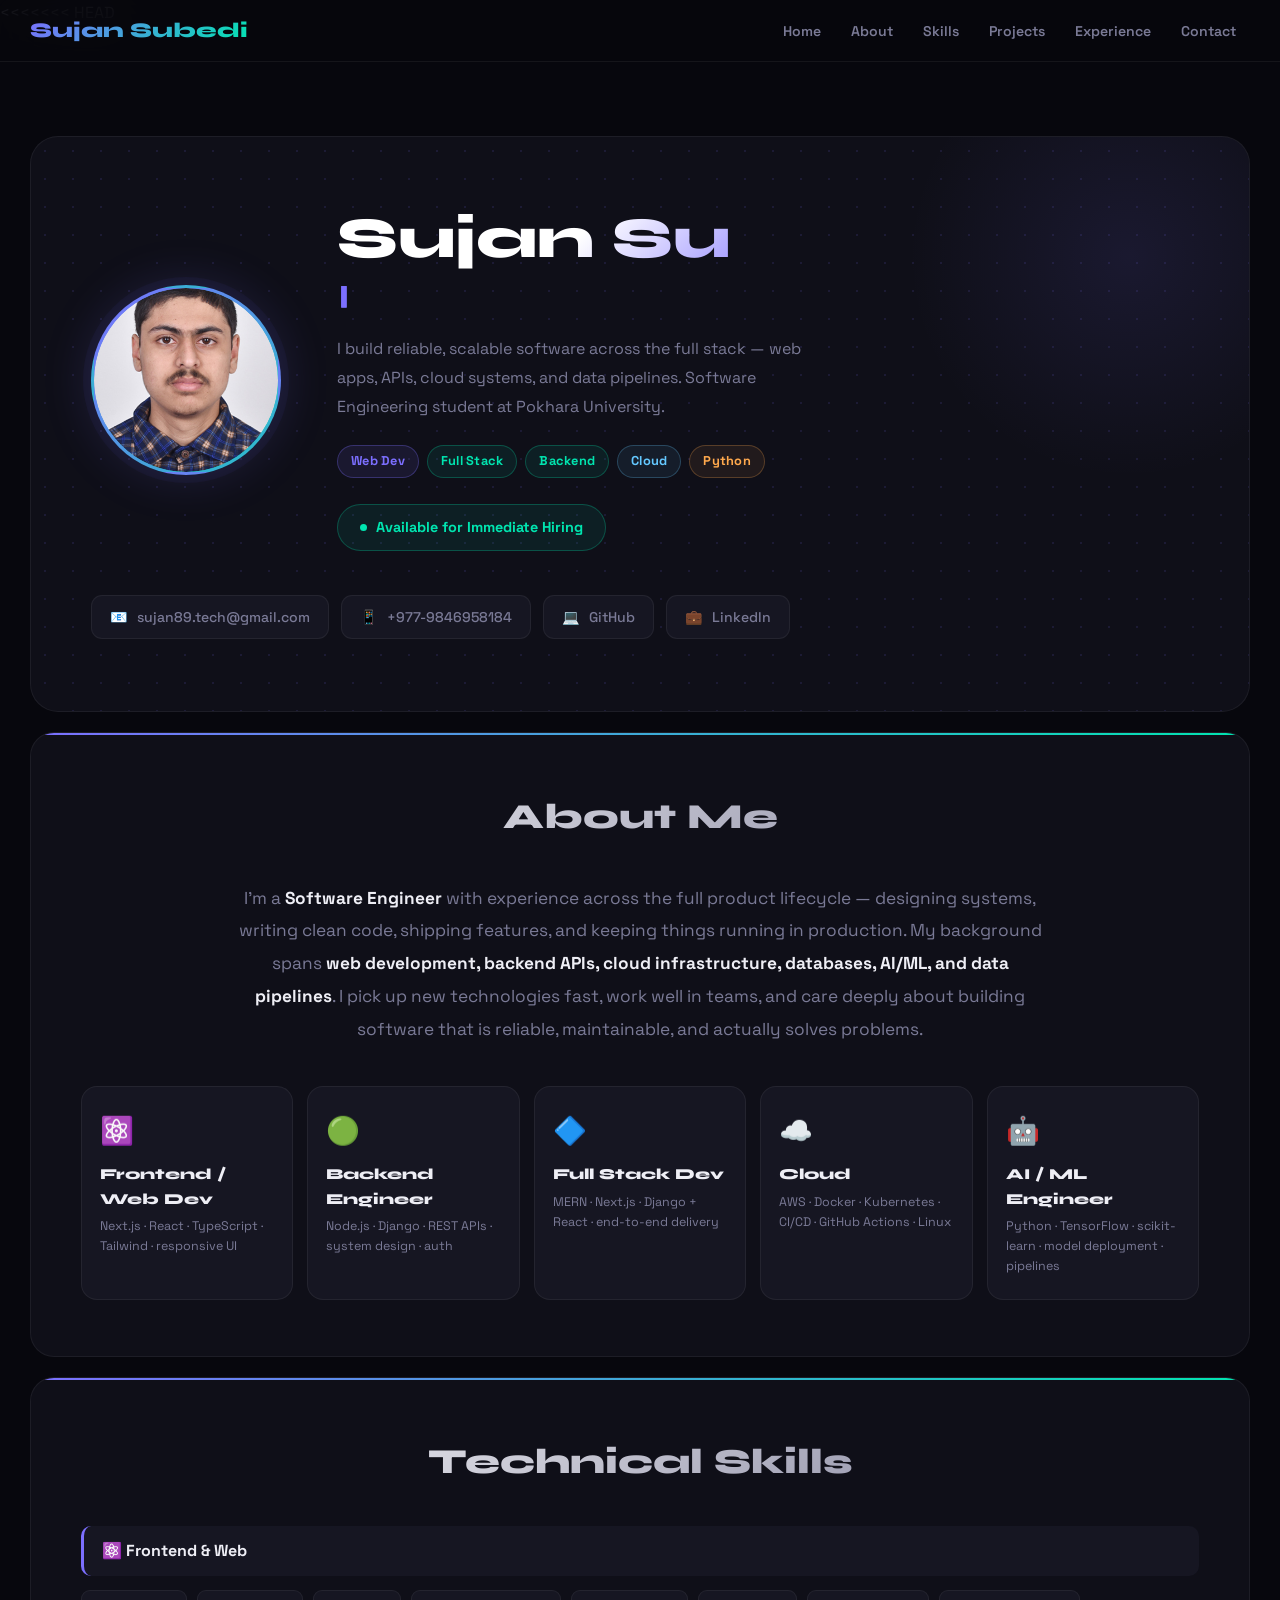
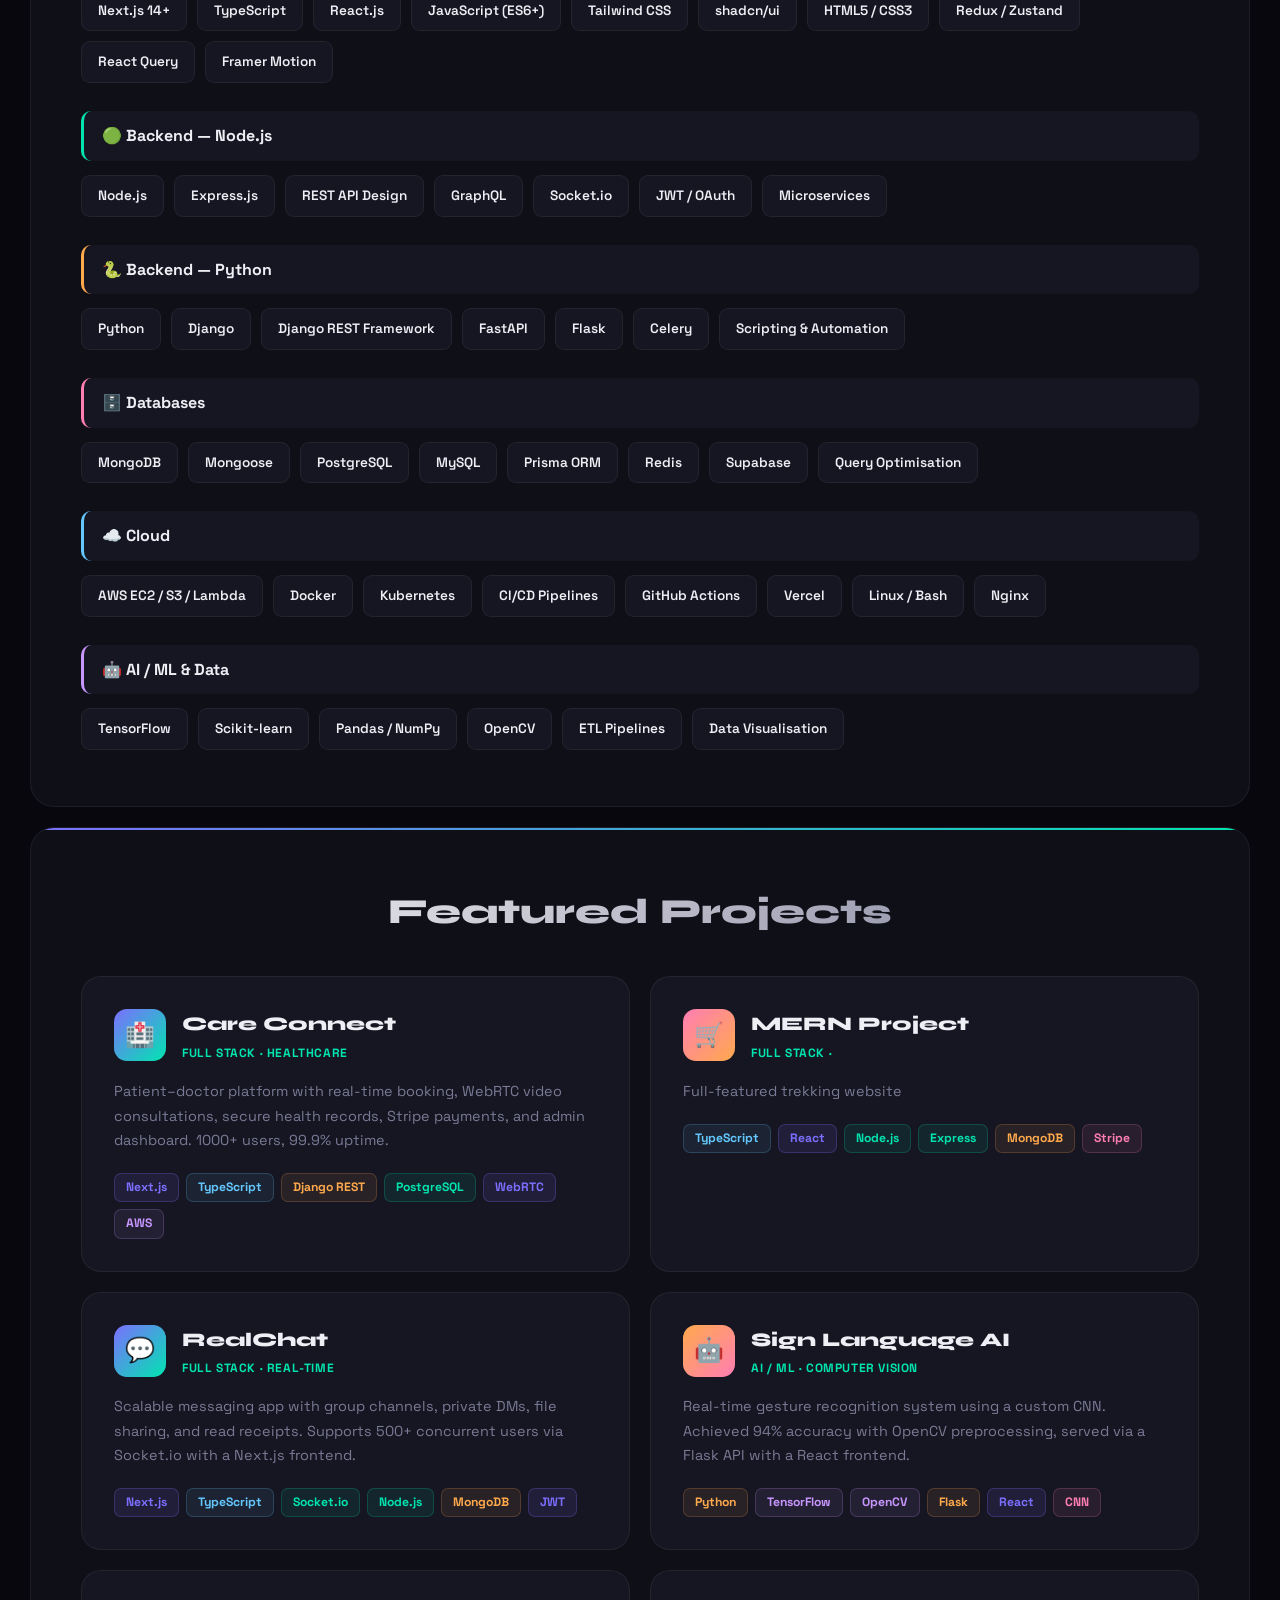
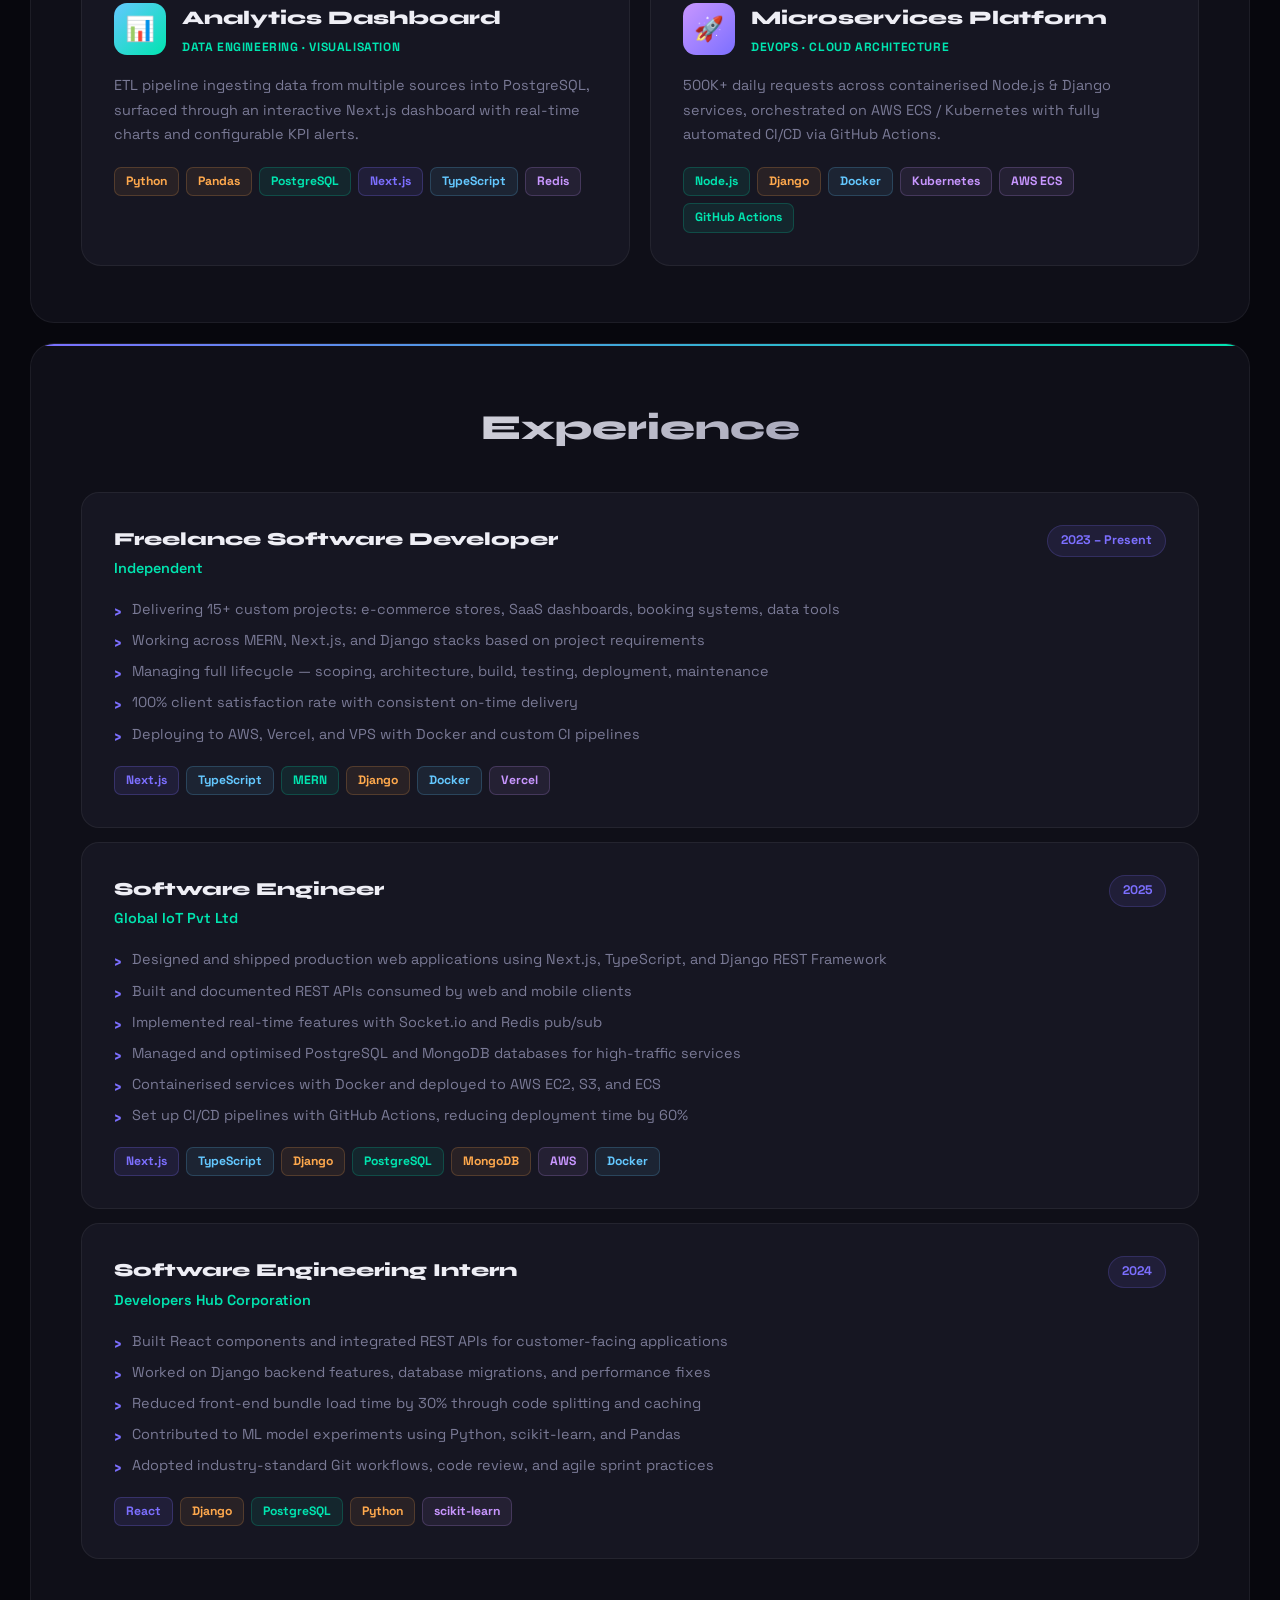
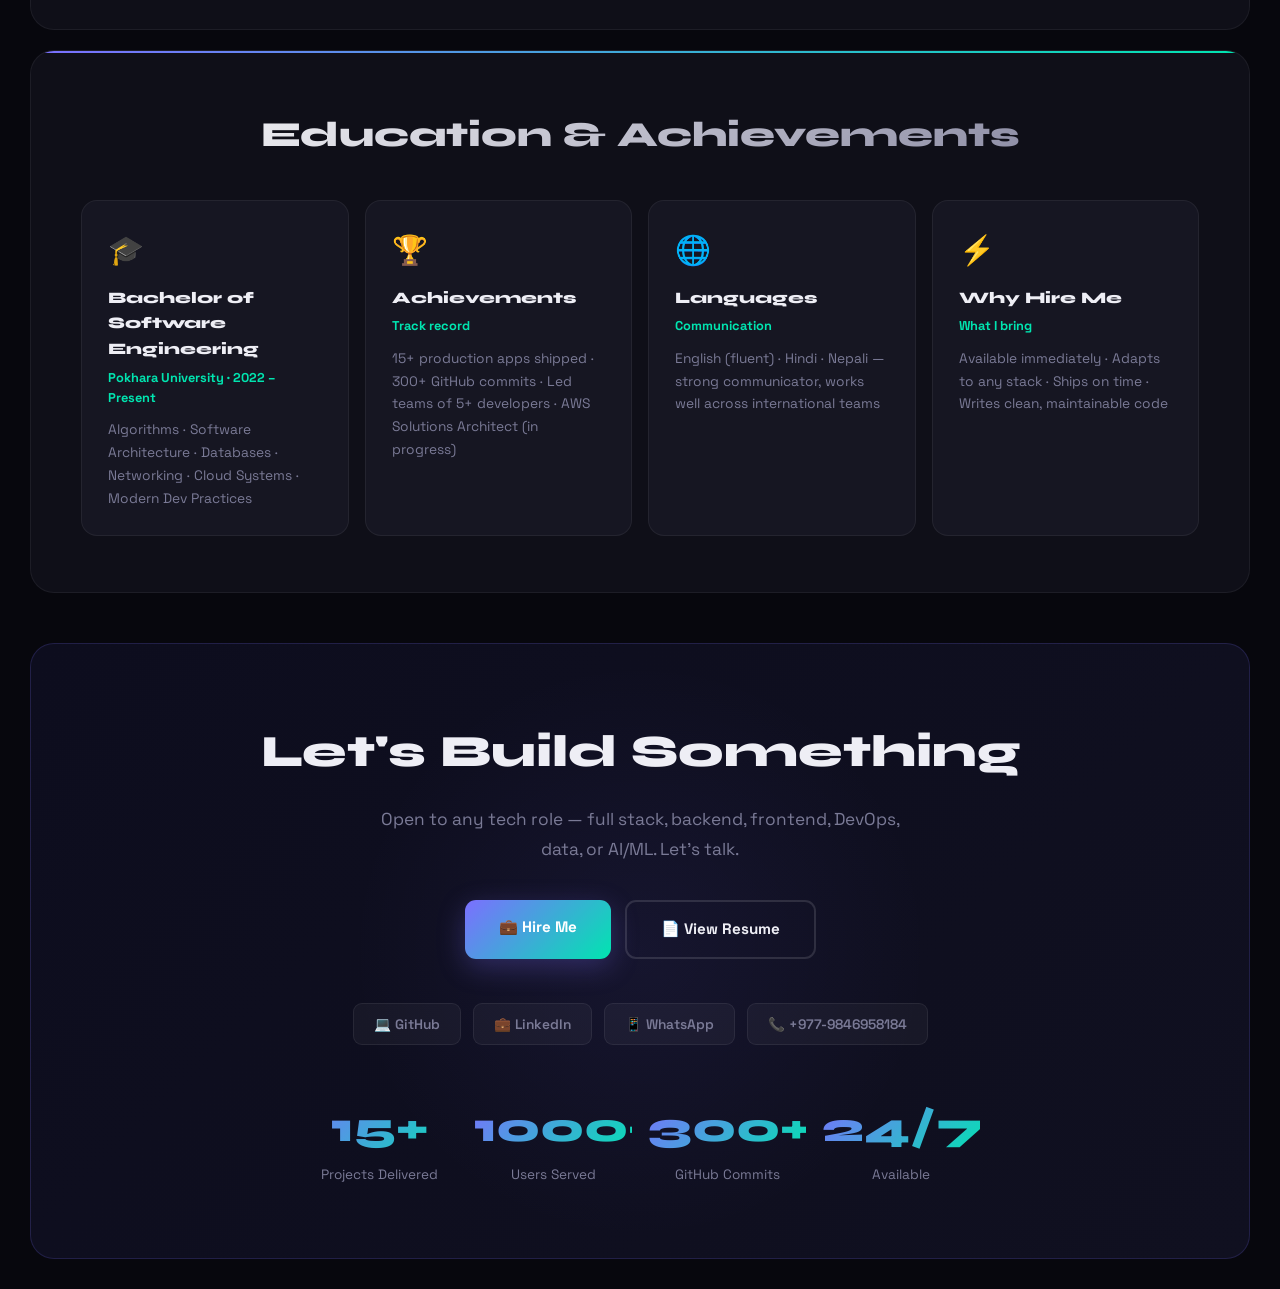
==== commit 58063940: "fixed merge conflict in index.html" ====
--- a/index.html
+++ b/index.html
@@ -3,6 +3,7 @@
 <head>
     <meta charset="UTF-8">
     <meta name="viewport" content="width=device-width, initial-scale=1.0">
+<<<<<<< HEAD
     <title>Sujan Subedi — Software Engineer</title>
     <link rel="preconnect" href="https://fonts.googleapis.com">
     <link rel="preconnect" href="https://fonts.gstatic.com" crossorigin>
@@ -489,5 +490,3 @@
     document.body.appendChild(m);
 }
 </script>
-</body>
-</html>
--- a/style.css
+++ b/style.css
@@ -1,4 +1,4 @@
- <style>
+ 
         *{margin:0;padding:0;box-sizing:border-box}
         :root{
             --bg:#07070d;--s1:#0f0f18;--s2:#161622;
@@ -203,4 +203,5 @@
             .cta-section h2{font-size:2em}
             .cta-wrap{padding:0 16px 20px}
         }
-    </style>
+    
+    
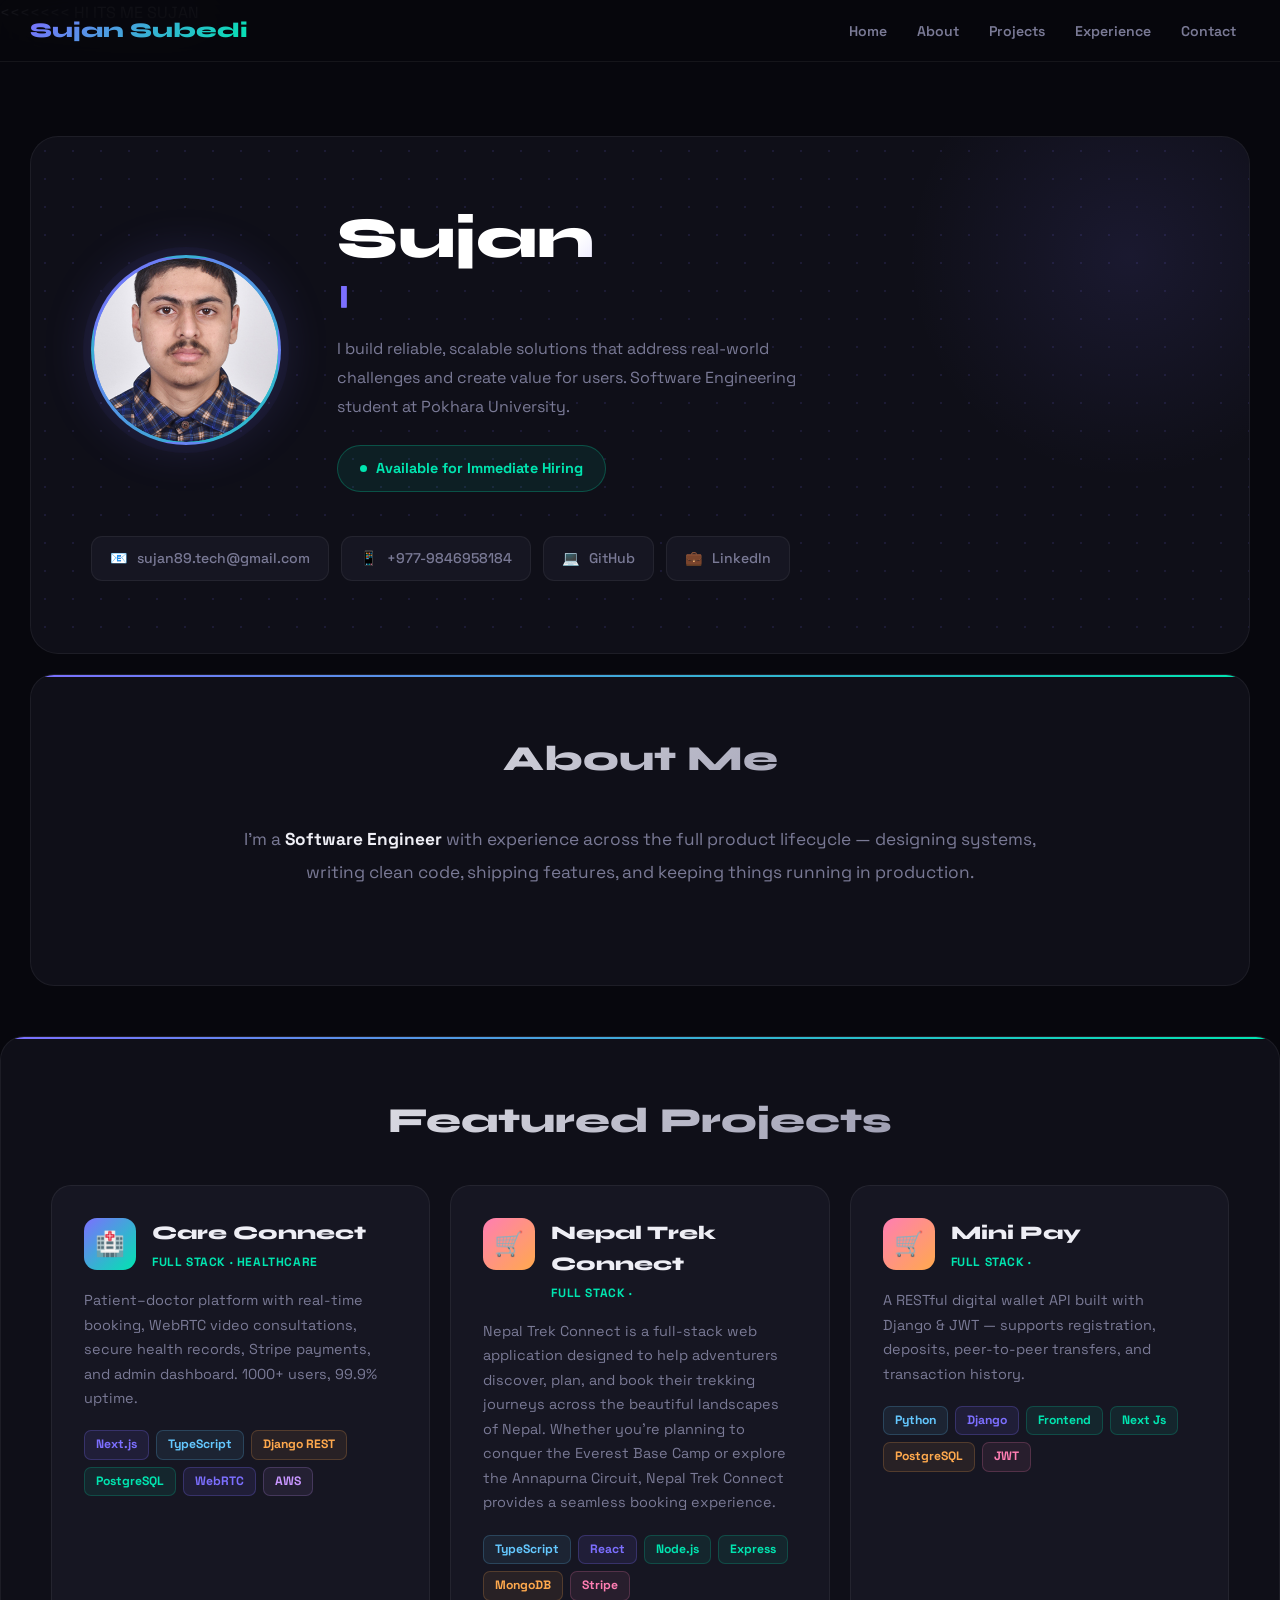
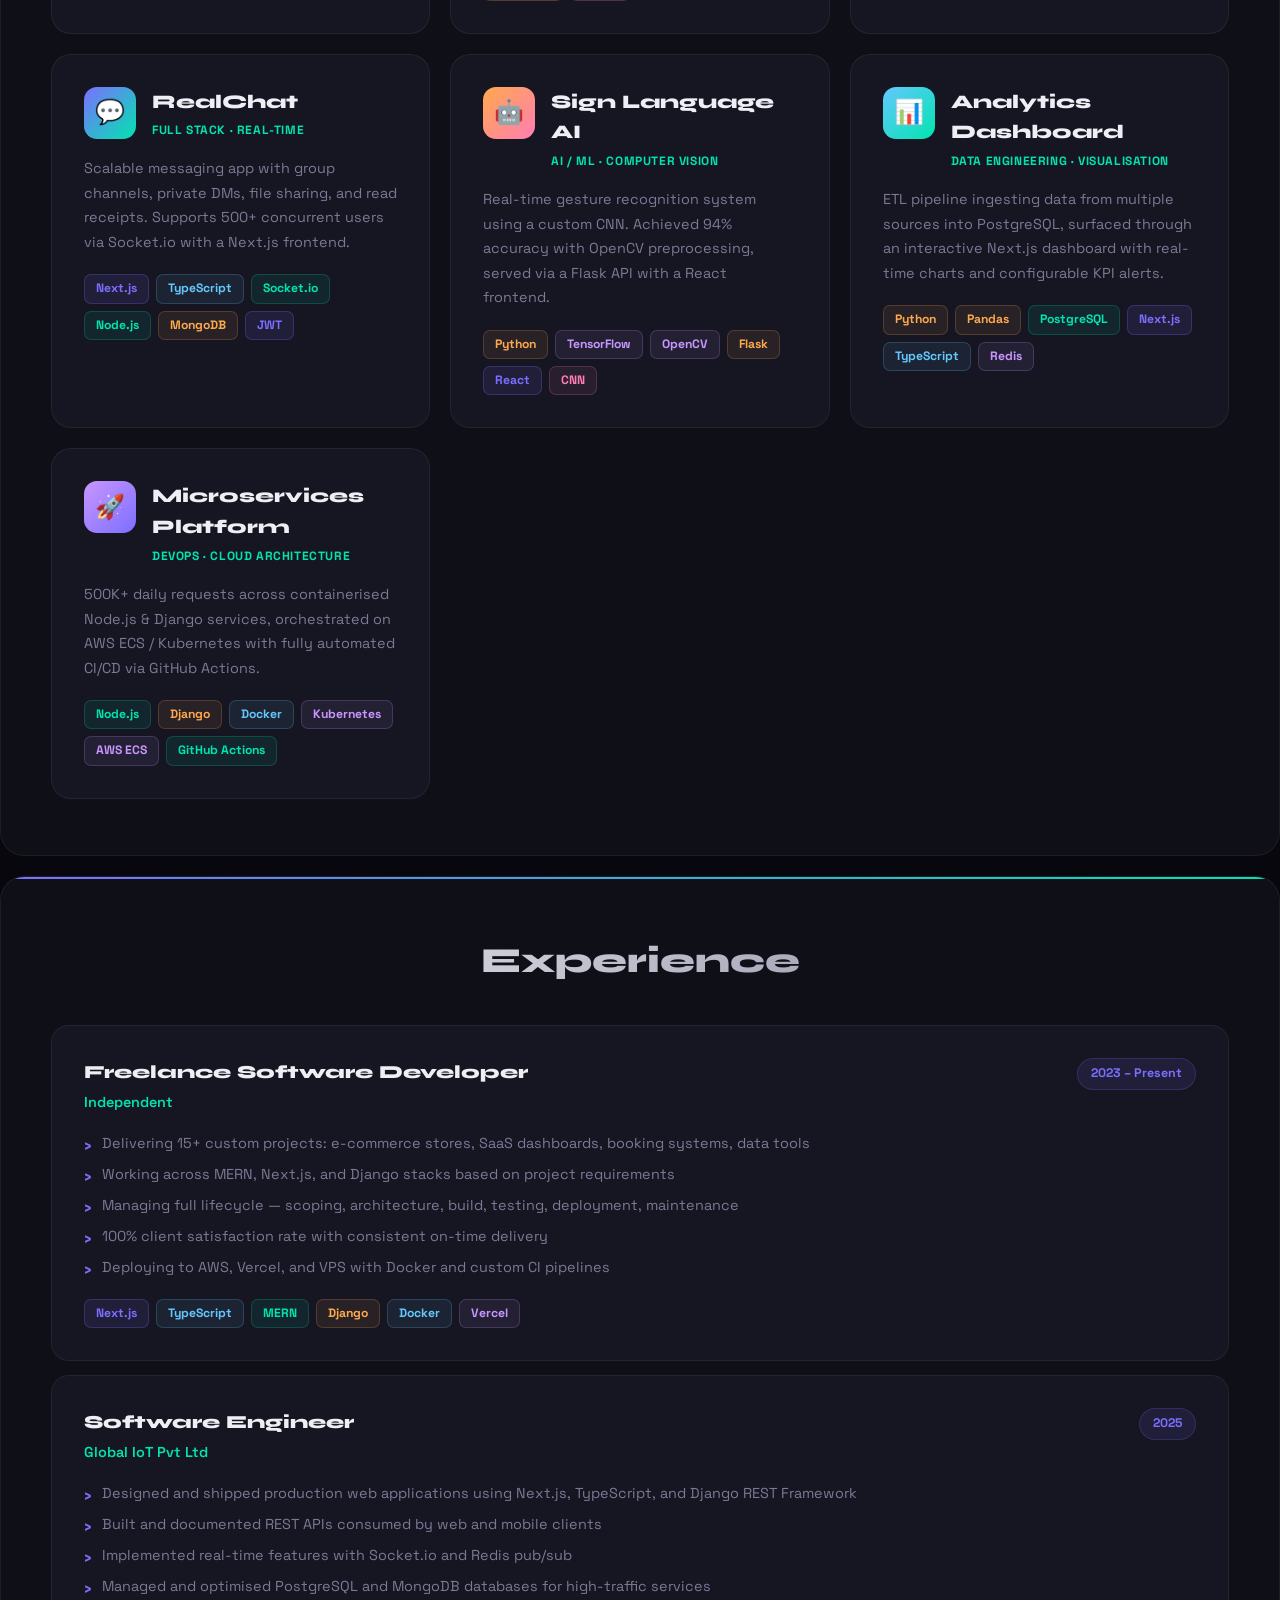
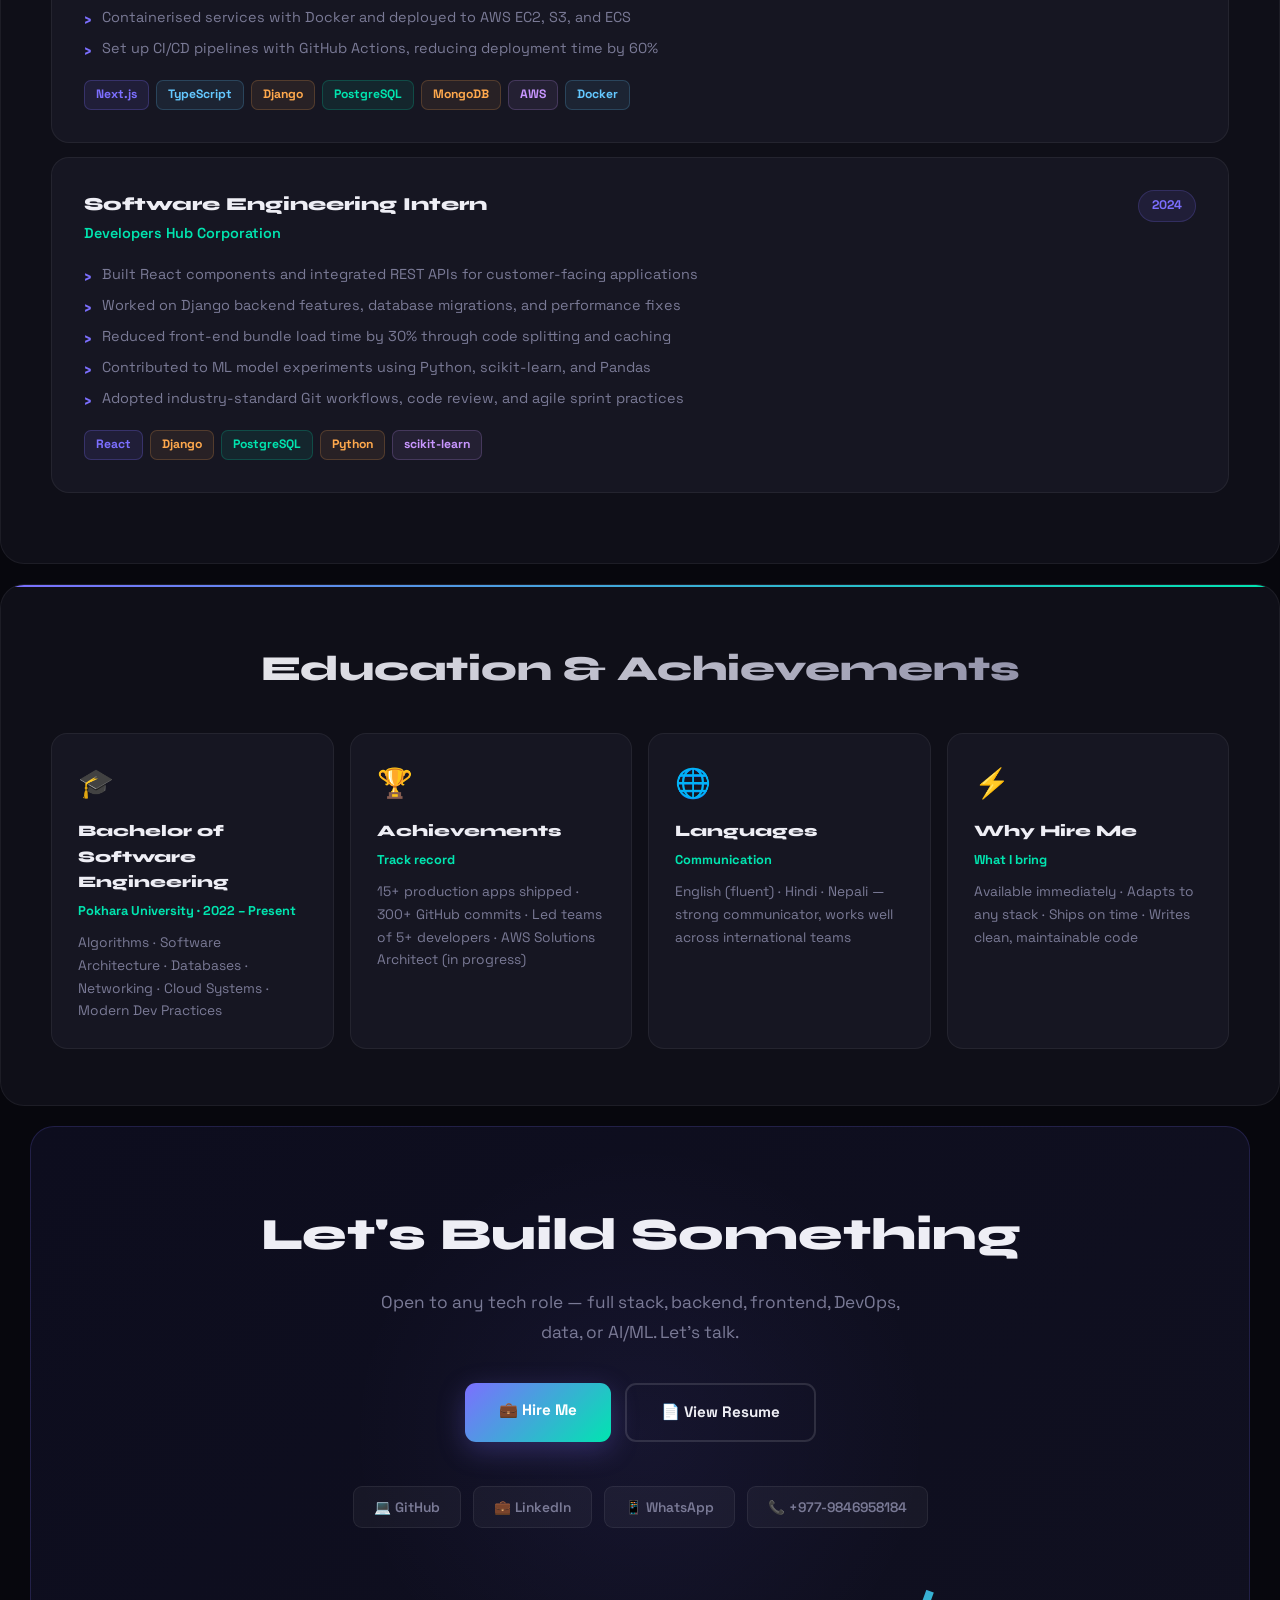
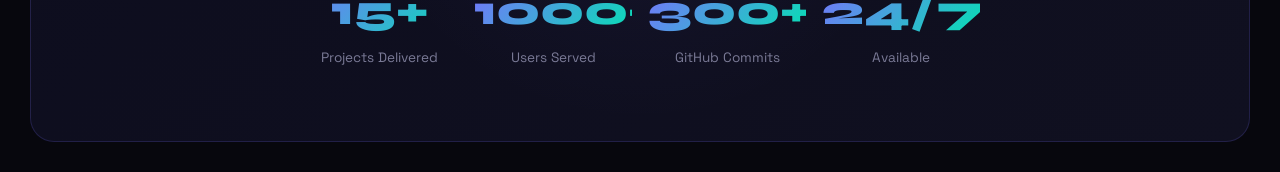
==== commit e5a0ef54: "updated" ====
--- a/index.html
+++ b/index.html
@@ -3,7 +3,7 @@
 <head>
     <meta charset="UTF-8">
     <meta name="viewport" content="width=device-width, initial-scale=1.0">
-<<<<<<< HEAD
+<<<<<<< HI ITS ME SUJAN
     <title>Sujan Subedi — Software Engineer</title>
     <link rel="preconnect" href="https://fonts.googleapis.com">
     <link rel="preconnect" href="https://fonts.gstatic.com" crossorigin>
@@ -22,7 +22,7 @@
         <ul class="nav-menu" id="navMenu">
             <li><a href="#home">Home</a></li>
             <li><a href="#about">About</a></li>
-            <li><a href="#skills">Skills</a></li>
+            <!-- <li><a href="#skills">Skills</a></li> -->
             <li><a href="#projects">Projects</a></li>
             <li><a href="#experience">Experience</a></li>
             <li><a href="#contact">Contact</a></li>
@@ -51,18 +51,17 @@
                 <!-- Static subtitle with typewriter then blinking cursor — same animation style -->
                 <div class="hero-subtitle" id="subtitle"></div>
                 <p class="hero-tagline">
-                    I build reliable, scalable software across the full stack —
-                    web apps, APIs, cloud systems, and data pipelines.
+                    I build reliable, scalable solutions that address real-world challenges and create value for users.
                     Software Engineering student at Pokhara University.
                 </p>
-                <div class="domain-pills">
+                <!-- <div class="domain-pills">
                     <span class="dpill dp-web">Web Dev</span>
                     <span class="dpill dp-be">Full Stack</span>
                     <span class="dpill dp-be">Backend</span>
                     <span class="dpill dp-cloud"> Cloud</span>
                     
                     <span class="dpill dp-data">Python</span>
-                </div>
+                </div> -->
                 <div class="avail-badge">
                     <div class="badge-dot"></div>
                     Available for Immediate Hiring
@@ -92,12 +91,12 @@
     <p class="about-bio">
         I'm a <strong>Software Engineer</strong> with experience across the full product lifecycle —
         designing systems, writing clean code, shipping features, and keeping things running in production.
-        My background spans <strong>web development, backend APIs, cloud infrastructure,
+        <!-- My background spans <strong>web development, backend APIs, cloud infrastructure,
         databases, AI/ML, and data pipelines</strong>.
         I pick up new technologies fast, work well in teams, and care deeply about building
-        software that is reliable, maintainable, and actually solves problems.
+        software that is reliable, maintainable, and actually solves problems. -->
     </p>
-    <div class="role-grid">
+    <!-- <div class="role-grid">
         <div class="role-card"><div class="rci">
             <div class="role-icon">⚛️</div>
             <div class="role-name">Frontend / Web Dev</div>
@@ -122,7 +121,7 @@
             <div class="role-icon">🤖</div>
             <div class="role-name">AI / ML Engineer</div>
             <div class="role-skills">Python · TensorFlow · scikit-learn · model deployment · pipelines</div>
-        </div></div>
+        </div></div> -->
         <!-- <div class="role-card"><div class="rci">
             <div class="role-icon">🗄️</div>
             <div class="role-name">Database Engineer</div>
@@ -137,7 +136,7 @@
 </section>
 
 <!-- ═══════ SKILLS ═══════ -->
-<section class="section" id="skills">
+<!-- <section class="section" id="skills">
     <h2>Technical Skills</h2>
     <div class="skill-domains">
         <div>
@@ -195,7 +194,7 @@
             </div>
         </div>
     </div>
-</section>
+</section> -->
 
 <!-- ═══════ PROJECTS ═══════ -->
 <section class="section" id="projects">
@@ -216,13 +215,24 @@
 
         <div class="proj-card">
             <div class="proj-top"><div class="proj-ico alt">🛒</div><div>
-                <h3>MERN Project</h3><div class="proj-domain">Full Stack · </div>
-            </div></div>
-            <p class="proj-desc">Full-featured trekking website</p>
+                <h3>Nepal Trek Connect</h3><div class="proj-domain">Full Stack · </div>
+            </div></div>
+            <p class="proj-desc">Nepal Trek Connect is a full-stack web application designed to help adventurers discover, plan, and book their trekking journeys across the beautiful landscapes of Nepal. Whether you're planning to conquer the Everest Base Camp or explore the Annapurna Circuit, Nepal Trek Connect provides a seamless booking experience.</p>
             <div class="proj-tags">
                 <span class="ptag ptag-b">TypeScript</span><span class="ptag ptag-p">React</span>
                 <span class="ptag ptag-g">Node.js</span><span class="ptag ptag-g">Express</span>
                 <span class="ptag ptag-o">MongoDB</span><span class="ptag ptag-pk">Stripe</span>
+            </div>
+        </div>
+        <div class="proj-card">
+            <div class="proj-top"><div class="proj-ico alt">🛒</div><div>
+                <h3>Mini Pay</h3><div class="proj-domain">Full Stack · </div>
+            </div></div>
+            <p class="proj-desc">A RESTful digital wallet API built with Django & JWT — supports registration, deposits, peer-to-peer transfers, and transaction history.</p>
+            <div class="proj-tags">
+                <span class="ptag ptag-b">Python</span><span class="ptag ptag-p">Django</span>
+                <span class="ptag ptag-g">Frontend</span><span class="ptag ptag-g">Next Js</span>
+                <span class="ptag ptag-o">PostgreSQL</span><span class="ptag ptag-pk">JWT</span>
             </div>
         </div>
 
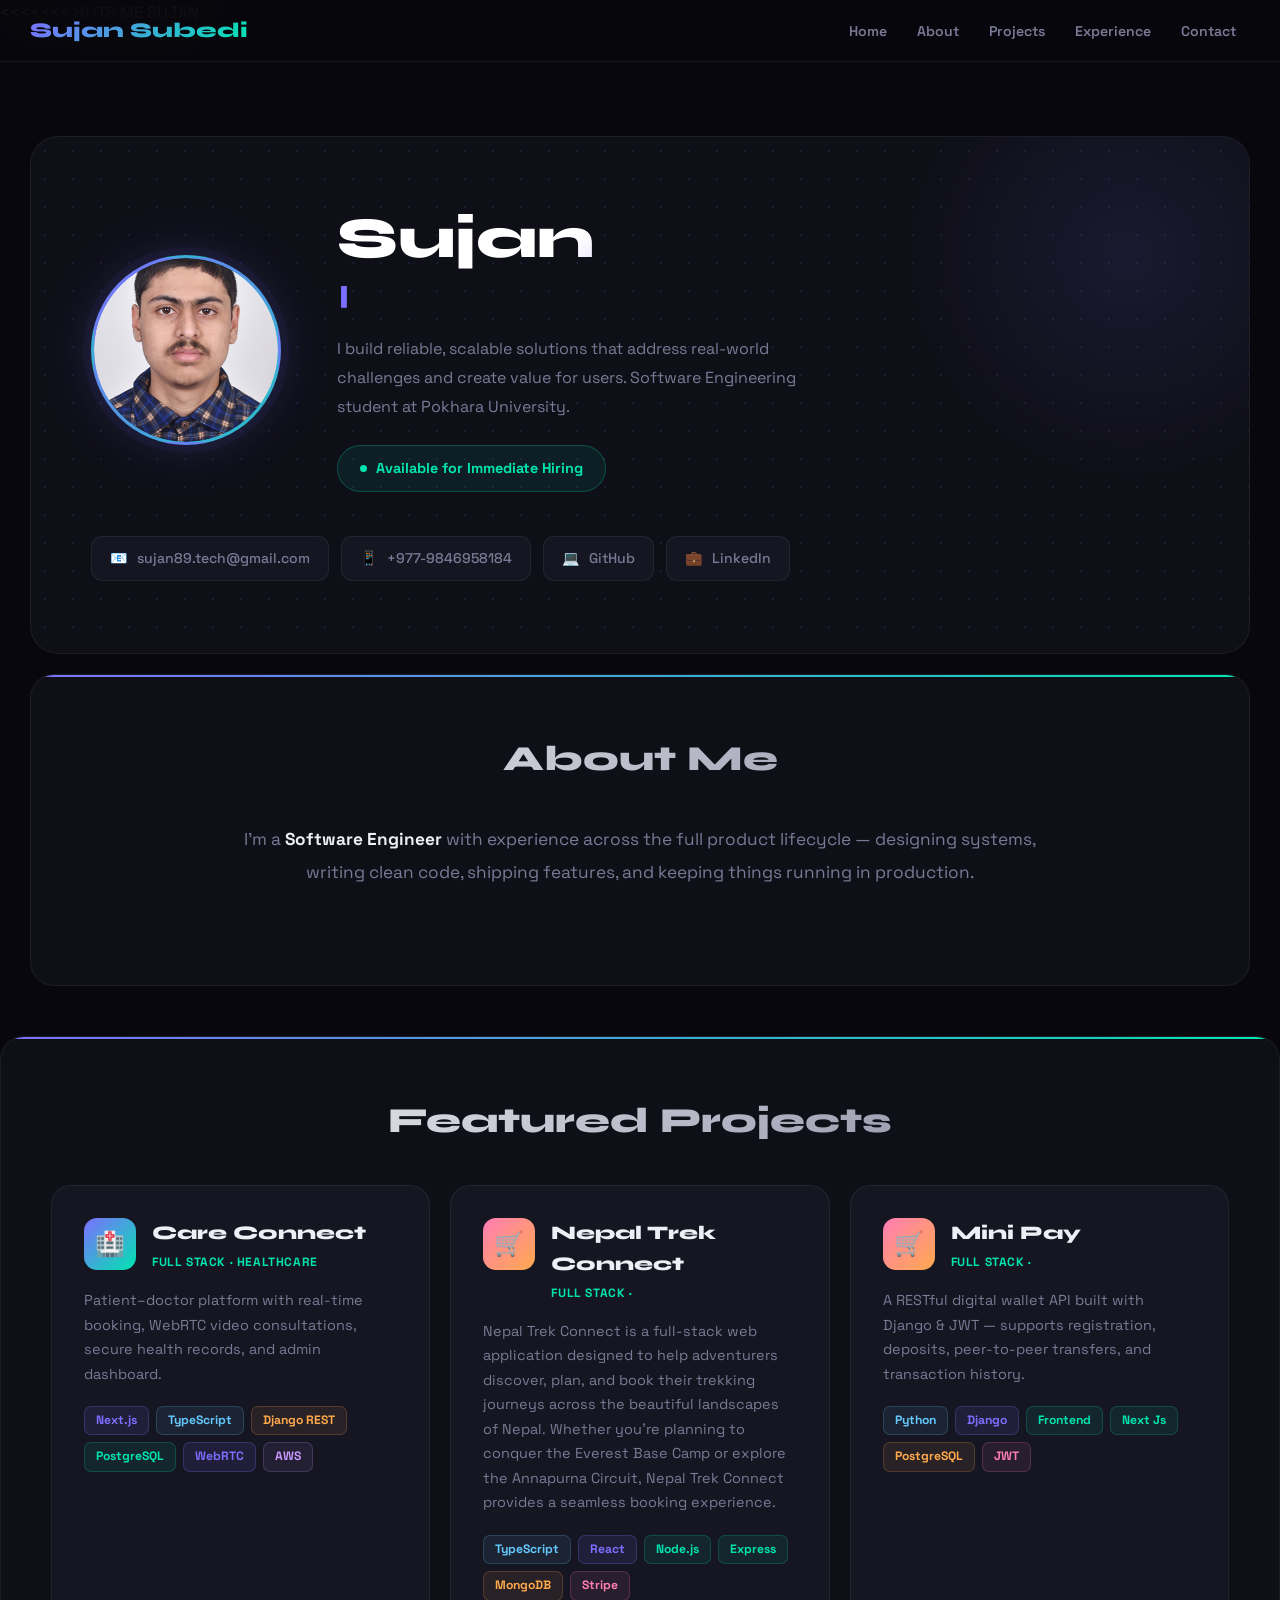
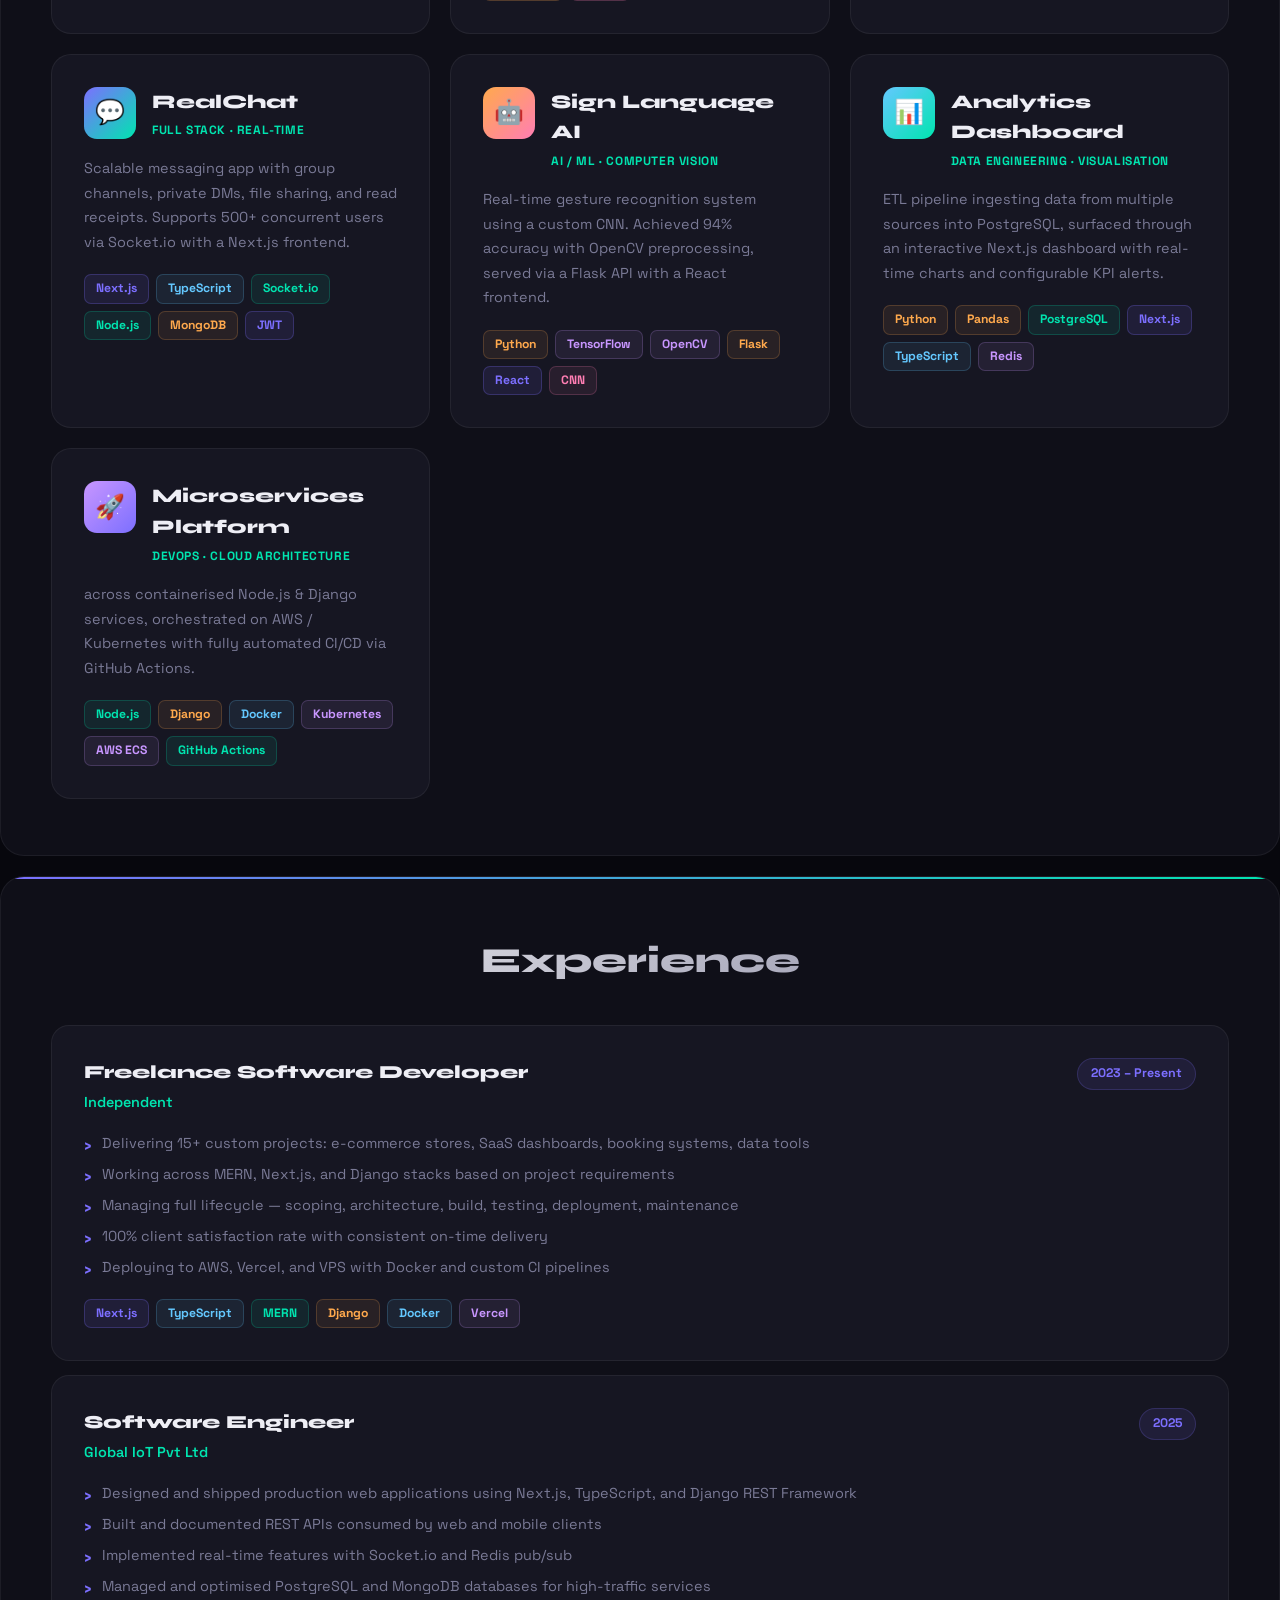
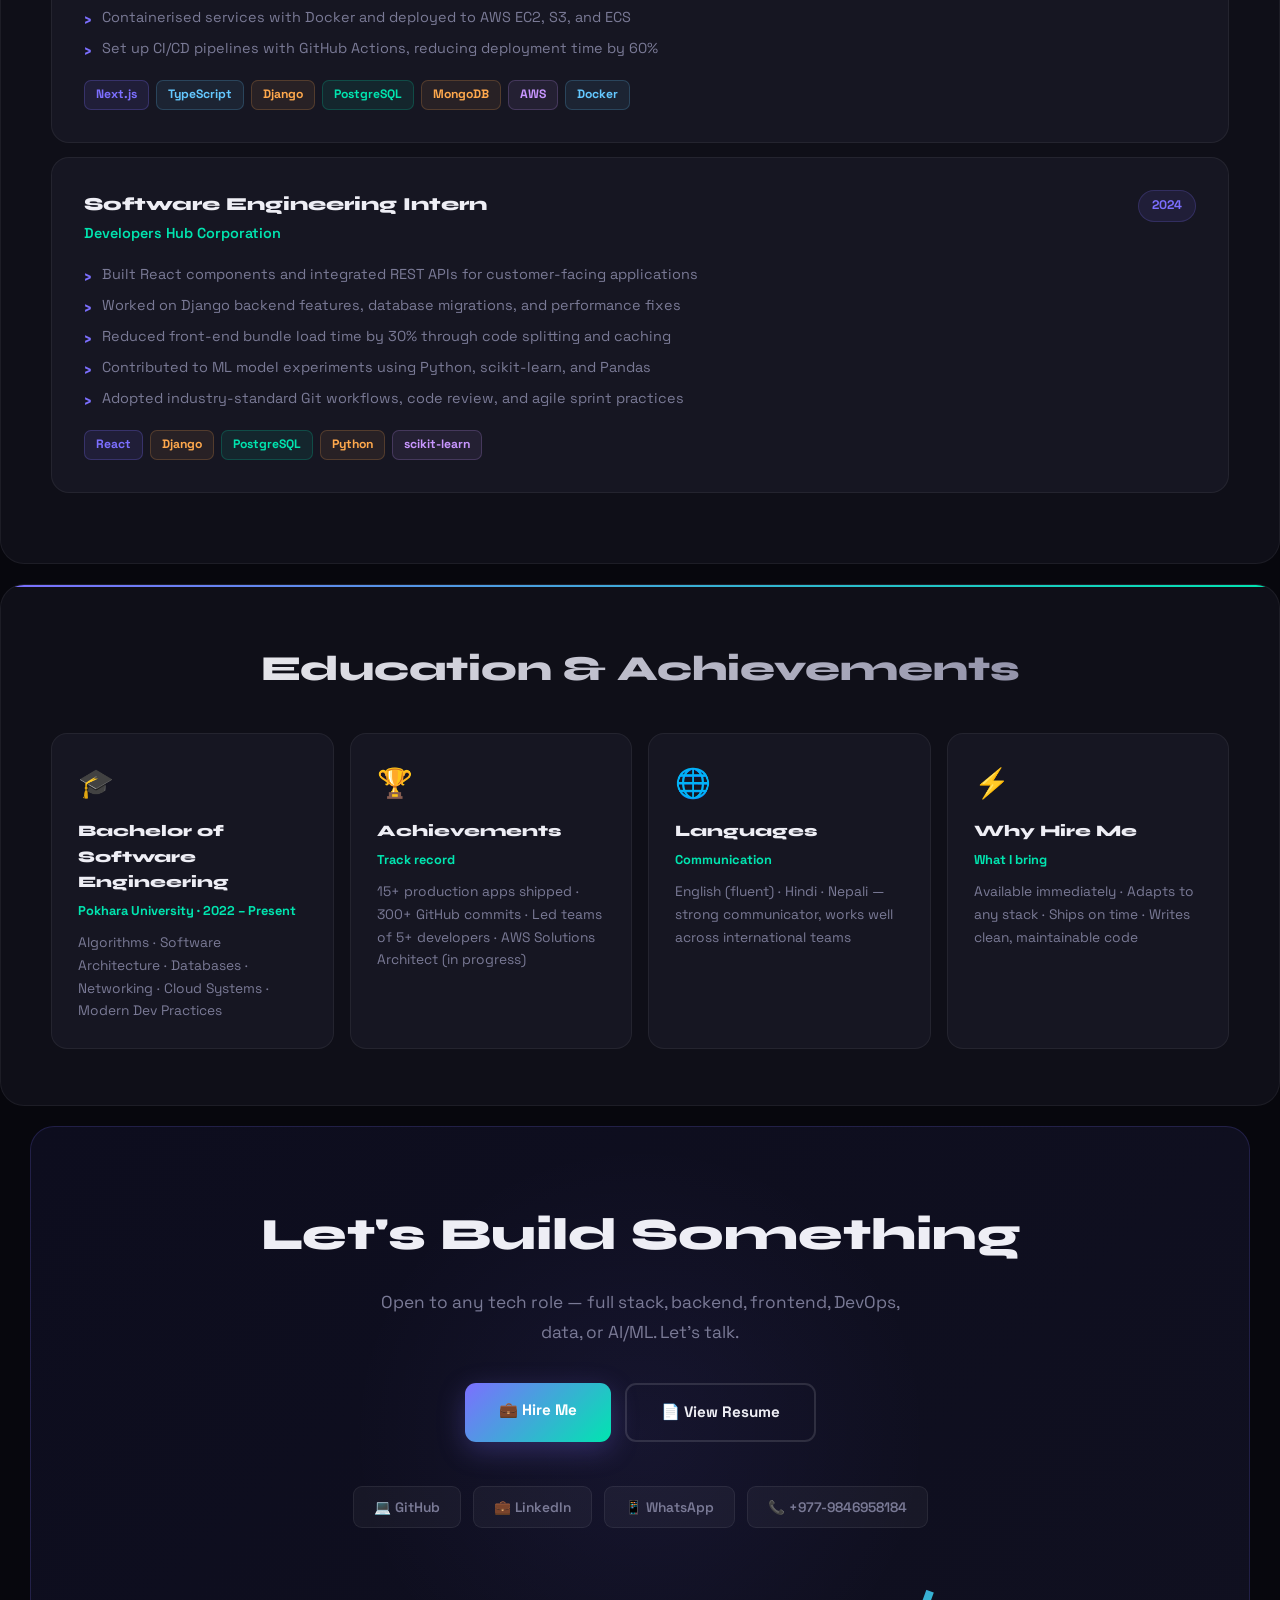
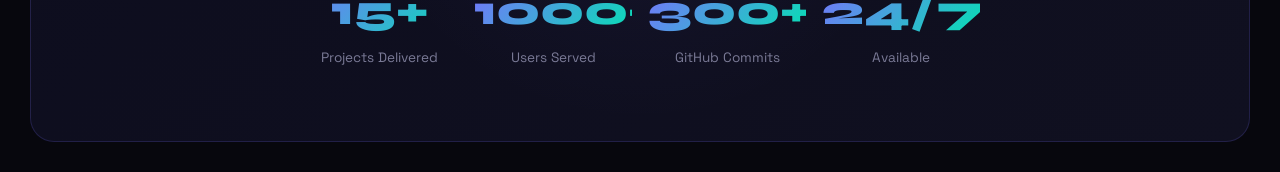
==== commit 08978ec8: "updateds" ====
--- a/index.html
+++ b/index.html
@@ -205,7 +205,7 @@
             <div class="proj-top"><div class="proj-ico">🏥</div><div>
                 <h3>Care Connect</h3><div class="proj-domain">Full Stack · Healthcare</div>
             </div></div>
-            <p class="proj-desc">Patient–doctor platform with real-time booking, WebRTC video consultations, secure health records, Stripe payments, and admin dashboard. 1000+ users, 99.9% uptime.</p>
+            <p class="proj-desc">Patient–doctor platform with real-time booking, WebRTC video consultations, secure health records, and admin dashboard. </p>
             <div class="proj-tags">
                 <span class="ptag ptag-p">Next.js</span><span class="ptag ptag-b">TypeScript</span>
                 <span class="ptag ptag-o">Django REST</span><span class="ptag ptag-g">PostgreSQL</span>
@@ -276,7 +276,7 @@
             <div class="proj-top"><div class="proj-ico devops">🚀</div><div>
                 <h3>Microservices Platform</h3><div class="proj-domain">DevOps · Cloud Architecture</div>
             </div></div>
-            <p class="proj-desc">500K+ daily requests across containerised Node.js & Django services, orchestrated on AWS ECS / Kubernetes with fully automated CI/CD via GitHub Actions.</p>
+            <p class="proj-desc"> across containerised Node.js & Django services, orchestrated on AWS  / Kubernetes with fully automated CI/CD via GitHub Actions.</p>
             <div class="proj-tags">
                 <span class="ptag ptag-g">Node.js</span><span class="ptag ptag-o">Django</span>
                 <span class="ptag ptag-b">Docker</span><span class="ptag ptag-v">Kubernetes</span>
--- a/style.css
+++ b/style.css
@@ -123,8 +123,7 @@
         .proj-card{background:var(--s2);border:1px solid var(--border);border-radius:20px;padding:32px;transition:all 0.4s ease;position:relative;overflow:hidden;opacity:0;transform:translateY(20px)}
         .proj-card.animate{opacity:1;transform:translateY(0)}
         .proj-card::after{content:'';position:absolute;inset:-1px;border-radius:20px;background:var(--grad);opacity:0;z-index:-1;transition:opacity 0.4s}
-        .proj-card:hover{transform:translateY(-10px);box-shadow:0 20px 50px rgba(124,111,255,0.12)}
-        .proj-card:hover::after{opacity:1}
+        
         .proj-top{display:flex;align-items:flex-start;gap:16px;margin-bottom:16px}
         .proj-ico{width:52px;height:52px;border-radius:13px;background:var(--grad);display:flex;align-items:center;justify-content:center;font-size:1.5em;flex-shrink:0}
         .proj-ico.alt{background:var(--grad2)}.proj-ico.cloud{background:linear-gradient(135deg,#64c8ff,#00e5b0)}.proj-ico.data{background:linear-gradient(135deg,#ffa94d,#ff7eb3)}.proj-ico.devops{background:linear-gradient(135deg,#c896ff,#7c6fff)}
